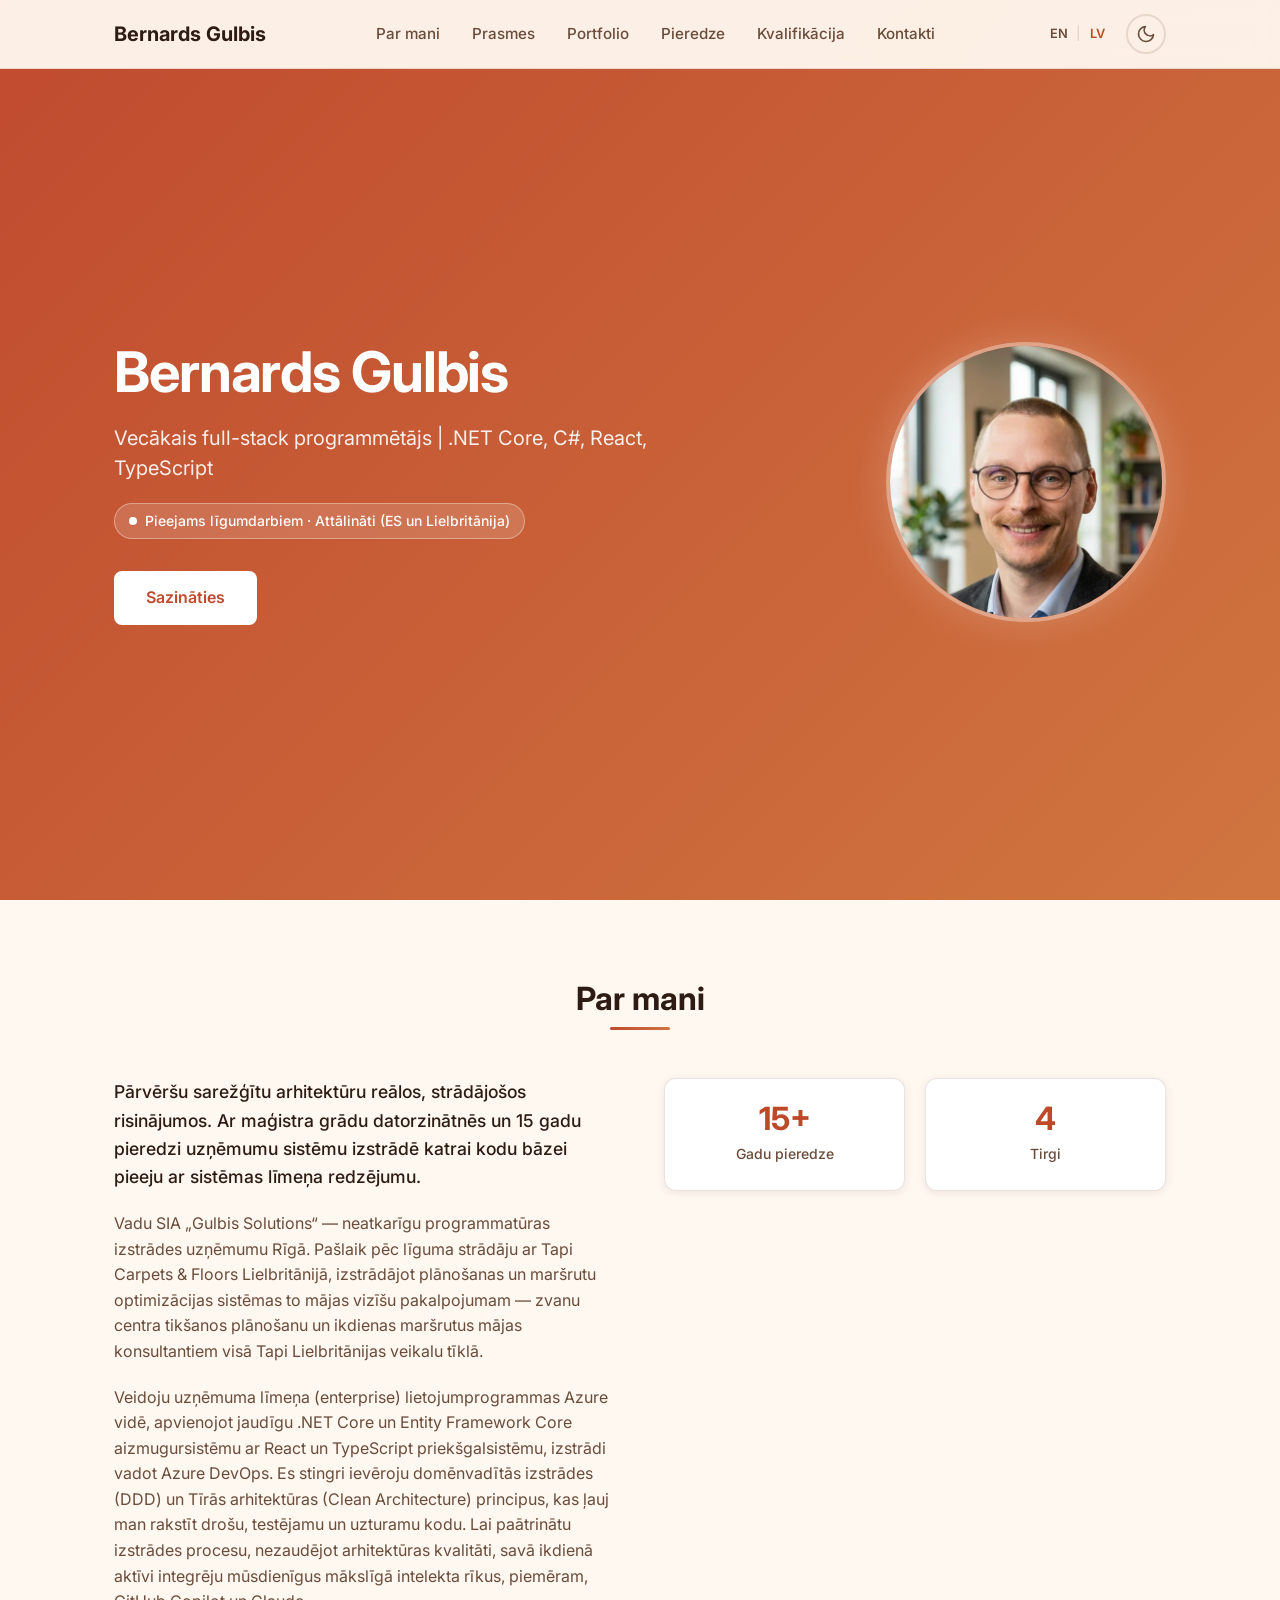
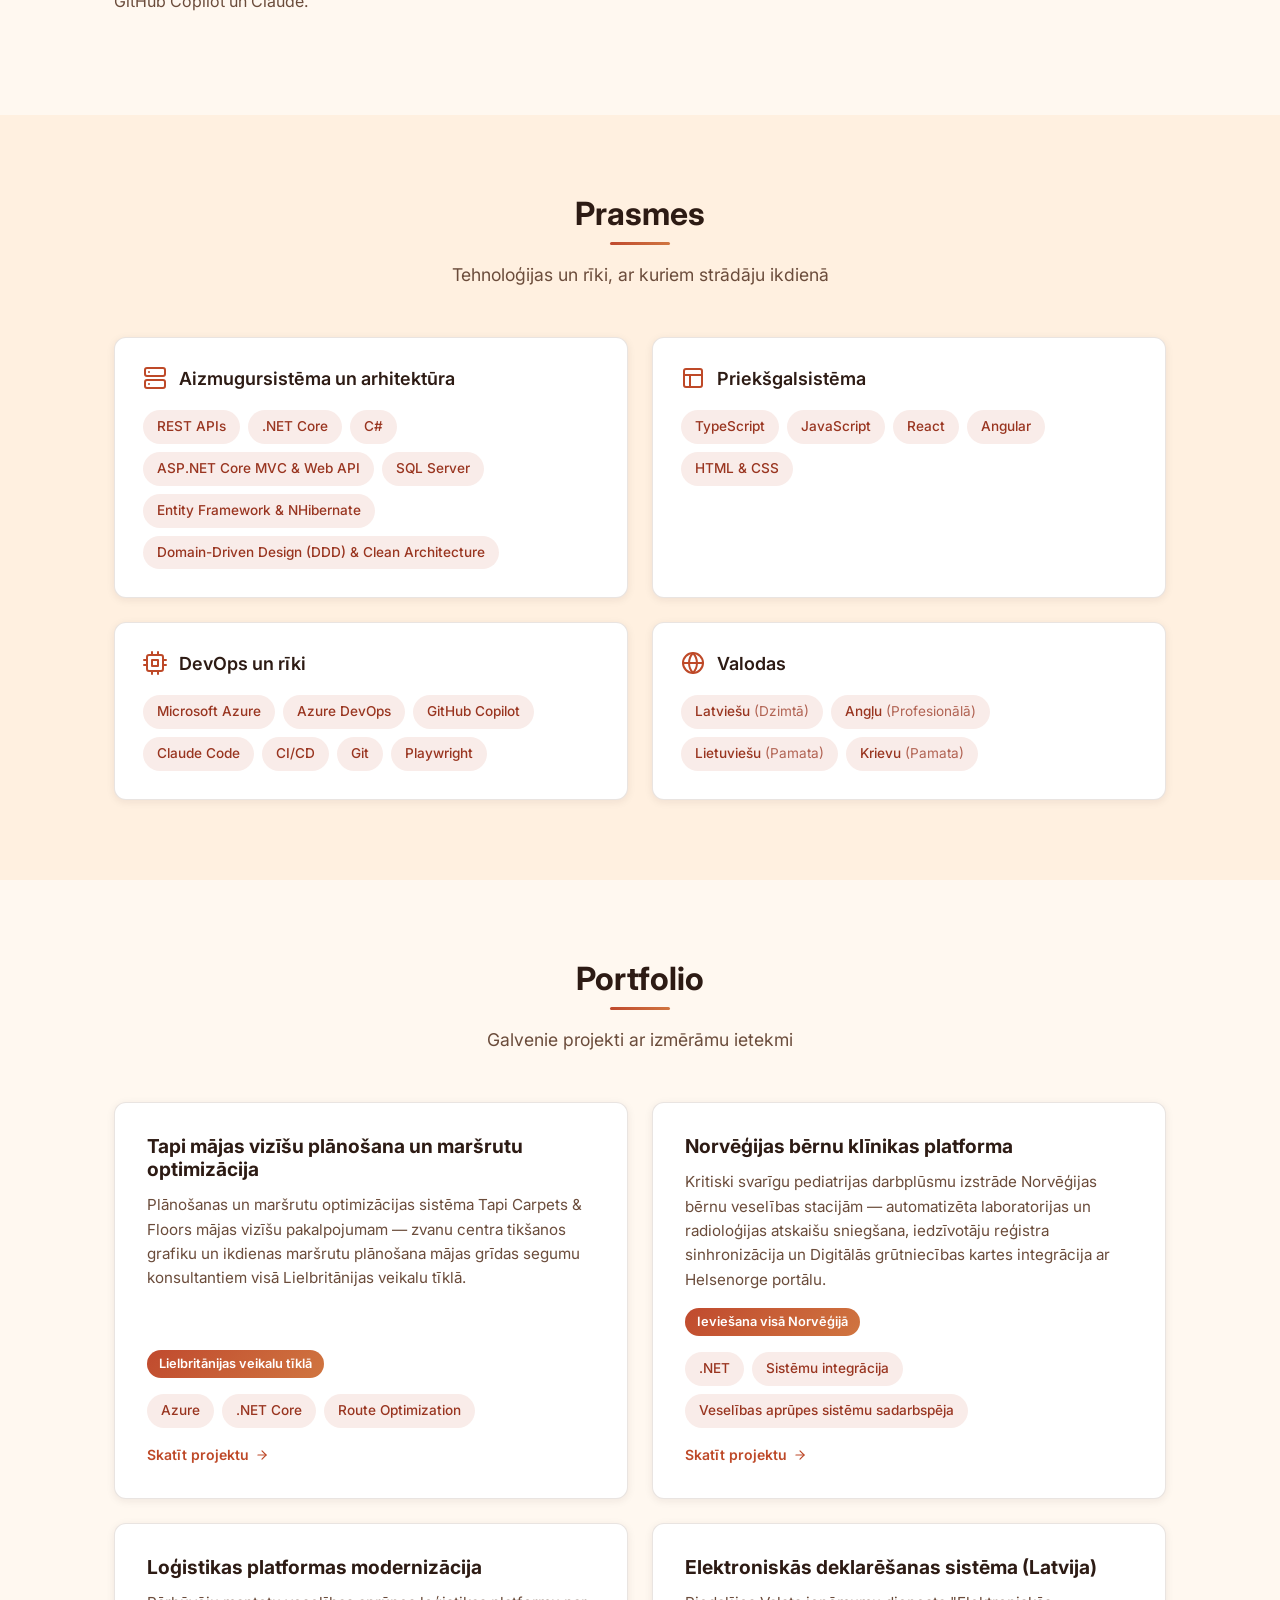
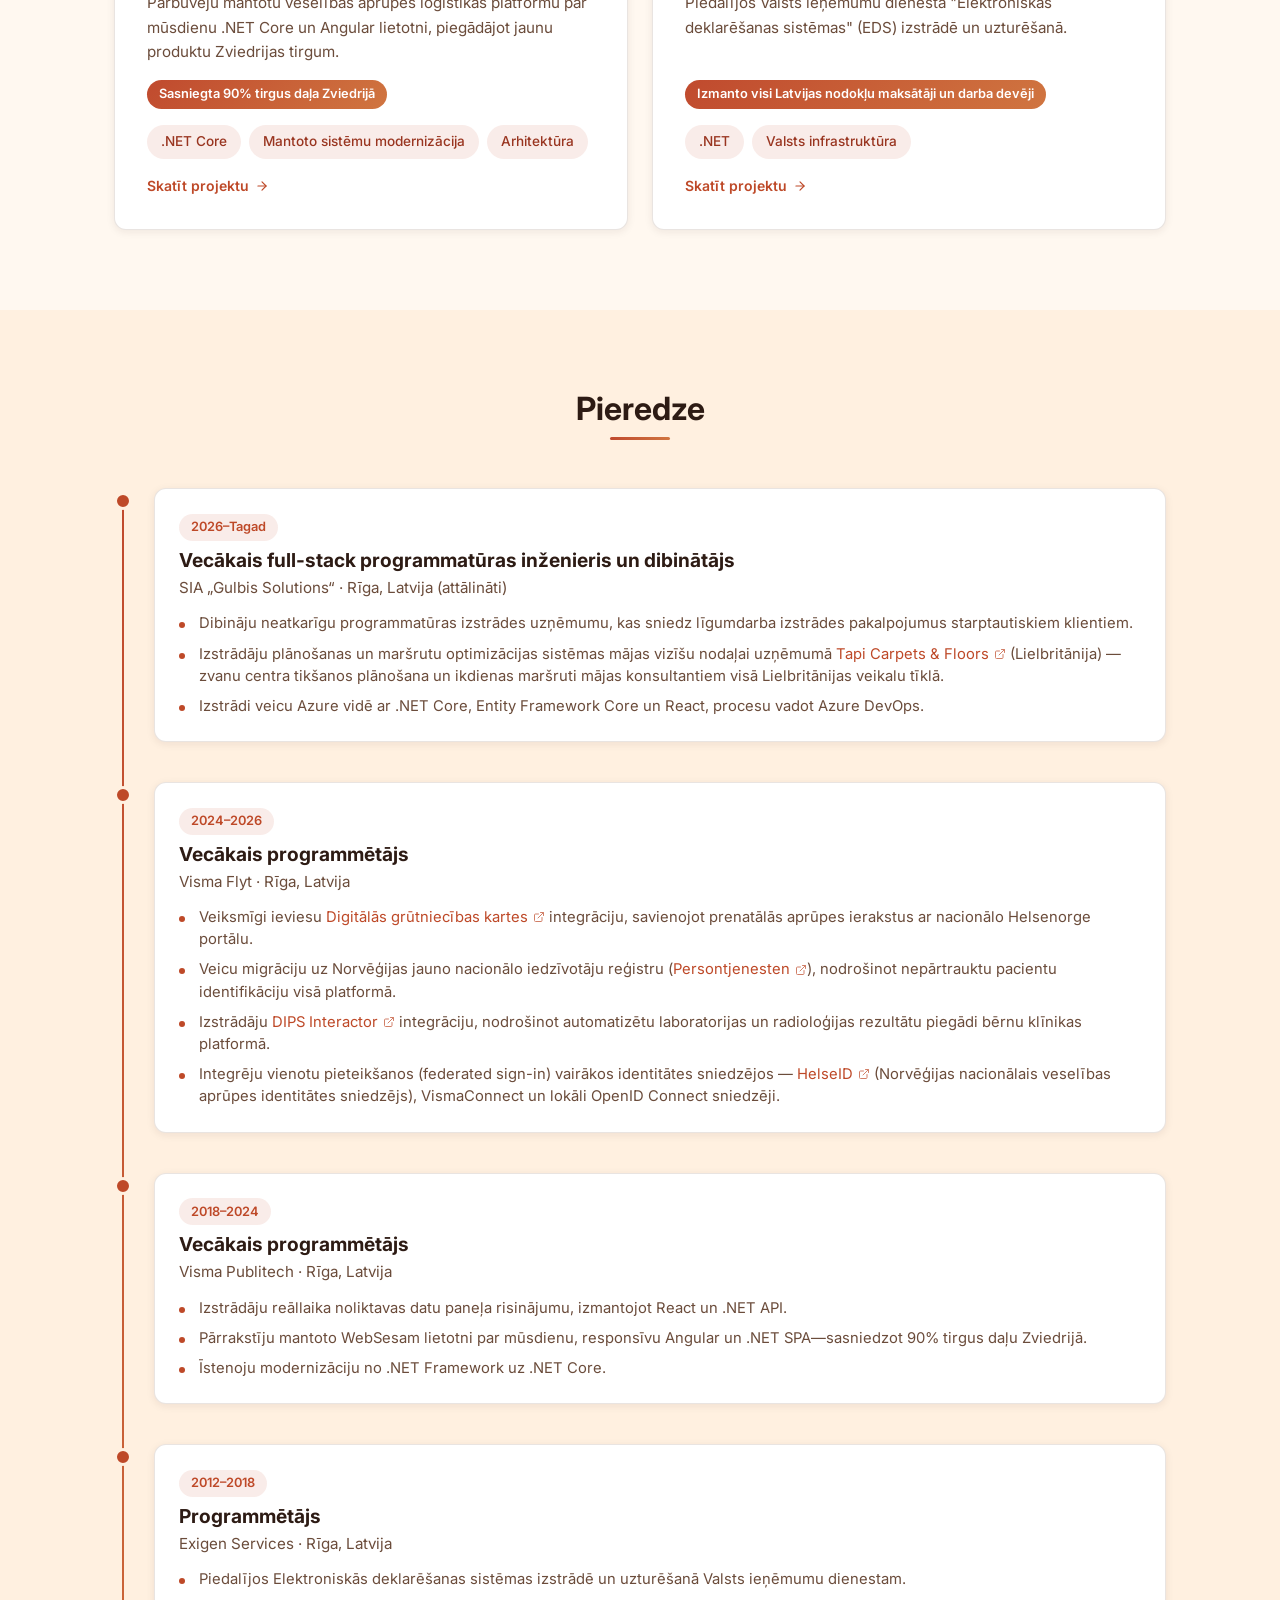
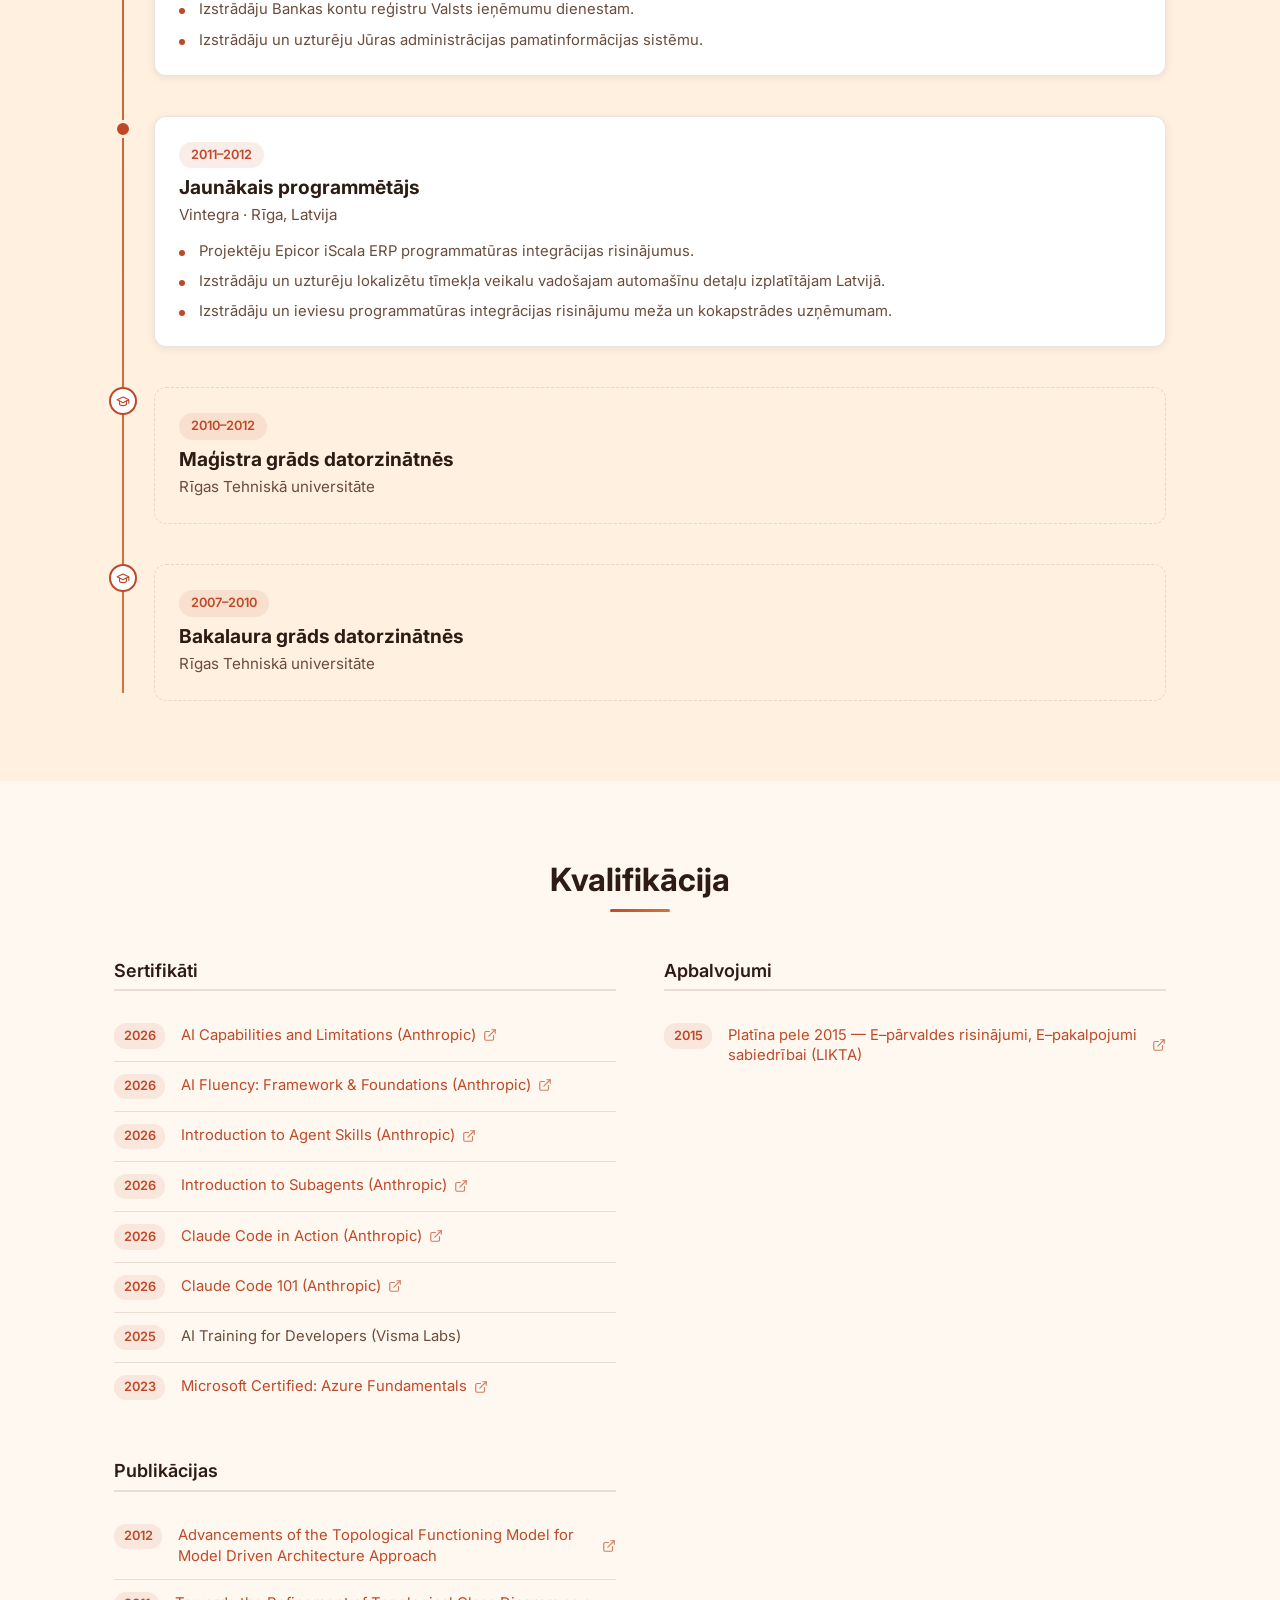
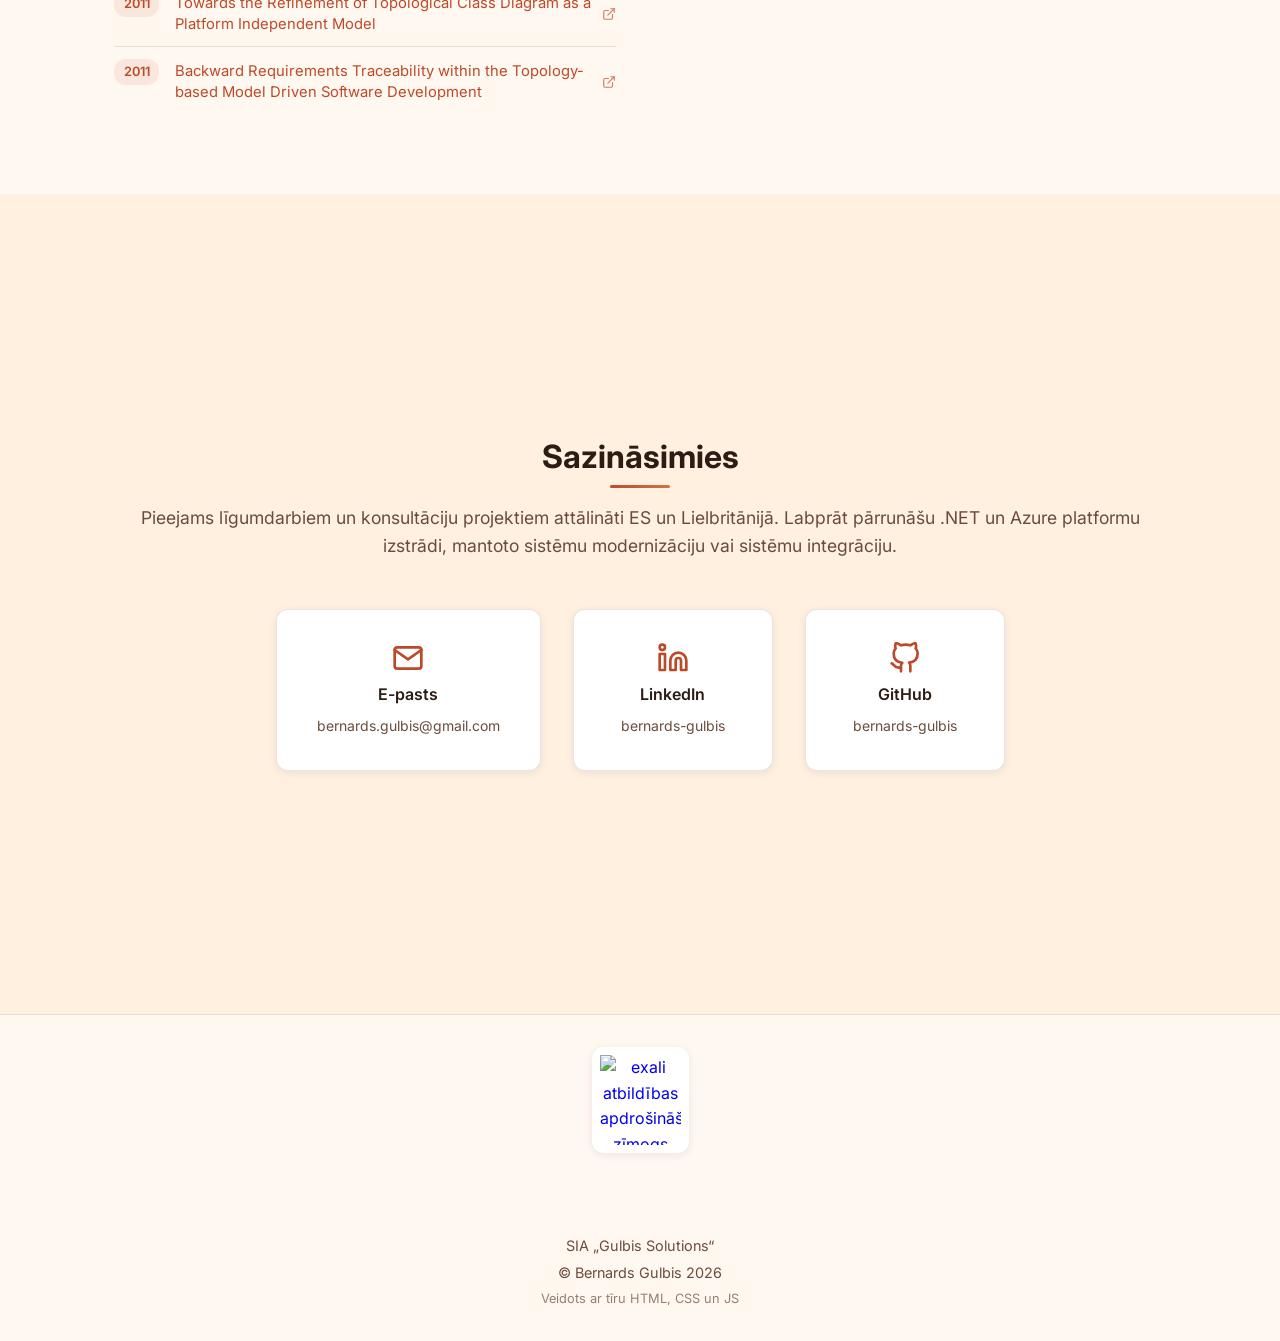
==== lv.html @ edac6b58 "feat: lv proffssion" ====
<!DOCTYPE html>
<html lang="lv" data-theme="light">
<head>
    <meta charset="UTF-8">
    <meta name="viewport" content="width=device-width, initial-scale=1.0">
    <meta name="description" content="Bernards Gulbis - Vecākais full-stack programmētājs un SIA &bdquo;Gulbis Solutions&ldquo; dibinātājs. .NET Core, C#, React, TypeScript un Azure. Pieejams līgumdarbiem attālināti ES un Lielbritānijā.">
    <title>Bernards Gulbis | Vecākais full-stack programmētājs</title>
    <link rel="canonical" href="https://bg.id.lv/lv.html">
    <link rel="alternate" hreflang="en" href="https://bg.id.lv/index.html">
    <link rel="alternate" hreflang="lv" href="https://bg.id.lv/lv.html">
    <meta property="og:type" content="website">
    <meta property="og:url" content="https://bg.id.lv/lv.html">
    <meta property="og:title" content="Bernards Gulbis | Vecākais full-stack programmētājs">
    <meta property="og:description" content="Vecākais full-stack programmētājs un SIA &bdquo;Gulbis Solutions&ldquo; dibinātājs. .NET Core, C#, React, TypeScript un Azure. Pieejams līgumdarbiem attālināti ES un Lielbritānijā.">
    <meta property="og:image" content="https://bg.id.lv/assets/img/profile.png">
    <meta property="og:locale" content="lv_LV">
    <meta property="og:locale:alternate" content="en_US">
    <meta name="twitter:card" content="summary_large_image">
    <meta name="twitter:title" content="Bernards Gulbis | Vecākais full-stack programmētājs">
    <meta name="twitter:description" content="Vecākais full-stack programmētājs un SIA &bdquo;Gulbis Solutions&ldquo; dibinātājs. .NET Core, C#, React, TypeScript un Azure. Pieejams līgumdarbiem attālināti ES un Lielbritānijā.">
    <meta name="twitter:image" content="https://bg.id.lv/assets/img/profile.png">
    <link rel="icon" type="image/svg+xml" href="assets/img/favicon.svg">
    <link rel="preconnect" href="https://fonts.googleapis.com">
    <link rel="preconnect" href="https://fonts.gstatic.com" crossorigin>
    <link href="https://fonts.googleapis.com/css2?family=Inter:wght@400;500;600;700&display=swap" rel="stylesheet">
    <link rel="stylesheet" href="css/style.css">
    <noscript><style>.reveal, .stagger > * { opacity: 1 !important; transform: none !important; }</style></noscript>
    <script>
    (function() {
        const t = localStorage.getItem('bg-portfolio-theme') ||
            (window.matchMedia('(prefers-color-scheme: dark)').matches ? 'dark' : 'light');
        document.documentElement.setAttribute('data-theme', t);
    })();
    </script>
</head>
<body>
    <a href="#main" class="skip-link">Pāriet uz galveno saturu</a>

    <!-- Navigation -->
    <nav class="nav" id="nav">
        <div class="nav__inner container">
            <a href="#hero" class="nav__logo">Bernards Gulbis</a>
            <ul class="nav__links" id="navLinks" role="list">
                <li><a href="#about" class="nav__link">Par mani</a></li>
                <li><a href="#skills" class="nav__link">Prasmes</a></li>
                <li><a href="#portfolio" class="nav__link">Portfolio</a></li>
                <li><a href="#experience" class="nav__link">Pieredze</a></li>
                <li><a href="#credentials" class="nav__link">Kvalifikācija</a></li>
                <li><a href="#contact" class="nav__link">Kontakti</a></li>
            </ul>
            <div class="nav__actions">
                <!-- Language toggle -->
                <div class="lang-toggle">
                    <a href="index.html" class="lang-toggle__link" aria-label="English">EN</a>
                    <span class="lang-toggle__sep" aria-hidden="true">|</span>
                    <span class="lang-toggle__link lang-toggle__link--active" aria-current="page">LV</span>
                </div>
                <!-- Theme toggle button -->
                <button class="theme-toggle" id="themeToggle" aria-label="Pārslēgt uz tumšo režīmu" data-label-light="Pārslēgt uz tumšo režīmu" data-label-dark="Pārslēgt uz gaišo režīmu">
                    <!-- Sun icon (shown in dark mode) -->
                    <svg class="theme-toggle__icon theme-toggle__icon--sun" aria-hidden="true" xmlns="http://www.w3.org/2000/svg" width="20" height="20" viewBox="0 0 24 24" fill="none" stroke="currentColor" stroke-width="2" stroke-linecap="round" stroke-linejoin="round">
                        <circle cx="12" cy="12" r="5"></circle>
                        <line x1="12" y1="1" x2="12" y2="3"></line>
                        <line x1="12" y1="21" x2="12" y2="23"></line>
                        <line x1="4.22" y1="4.22" x2="5.64" y2="5.64"></line>
                        <line x1="18.36" y1="18.36" x2="19.78" y2="19.78"></line>
                        <line x1="1" y1="12" x2="3" y2="12"></line>
                        <line x1="21" y1="12" x2="23" y2="12"></line>
                        <line x1="4.22" y1="19.78" x2="5.64" y2="18.36"></line>
                        <line x1="18.36" y1="5.64" x2="19.78" y2="4.22"></line>
                    </svg>
                    <!-- Moon icon (shown in light mode) -->
                    <svg class="theme-toggle__icon theme-toggle__icon--moon" aria-hidden="true" xmlns="http://www.w3.org/2000/svg" width="20" height="20" viewBox="0 0 24 24" fill="none" stroke="currentColor" stroke-width="2" stroke-linecap="round" stroke-linejoin="round">
                        <path d="M21 12.79A9 9 0 1 1 11.21 3 7 7 0 0 0 21 12.79z"></path>
                    </svg>
                </button>
                <!-- Hamburger button (mobile only) -->
                <button class="hamburger" id="hamburger" aria-label="Atvērt izvēlni" data-label-open="Atvērt izvēlni" data-label-close="Aizvērt izvēlni" aria-expanded="false" aria-controls="navLinks">
                    <svg class="hamburger__icon hamburger__icon--open" aria-hidden="true" xmlns="http://www.w3.org/2000/svg" width="24" height="24" viewBox="0 0 24 24" fill="none" stroke="currentColor" stroke-width="2" stroke-linecap="round" stroke-linejoin="round">
                        <line x1="3" y1="6" x2="21" y2="6"></line>
                        <line x1="3" y1="12" x2="21" y2="12"></line>
                        <line x1="3" y1="18" x2="21" y2="18"></line>
                    </svg>
                    <svg class="hamburger__icon hamburger__icon--close" aria-hidden="true" xmlns="http://www.w3.org/2000/svg" width="24" height="24" viewBox="0 0 24 24" fill="none" stroke="currentColor" stroke-width="2" stroke-linecap="round" stroke-linejoin="round">
                        <line x1="18" y1="6" x2="6" y2="18"></line>
                        <line x1="6" y1="6" x2="18" y2="18"></line>
                    </svg>
                </button>
            </div>
        </div>
    </nav>

    <main id="main">
        <!-- Hero -->
        <section class="hero" id="hero">
            <div class="hero__inner container">
                <div class="hero__content">
                    <h1 class="hero__title">Bernards Gulbis</h1>
                    <p class="hero__tagline">Vecākais full-stack programmētājs | .NET Core, C#, React, TypeScript</p>
                    <p class="hero__availability">Pieejams līgumdarbiem &middot; Attālināti (ES un Lielbritānija)</p>
                    <a href="#contact" class="hero__cta">Sazināties</a>
                </div>
                <div class="hero__image-wrapper">
                    <picture>
                        <source srcset="assets/img/profile.webp" type="image/webp">
                        <img src="assets/img/profile.png" alt="Bernards Gulbis, vecākais full-stack programmētājs" class="hero__image" width="280" height="280">
                    </picture>
                </div>
            </div>
        </section>

        <!-- About Me -->
        <section class="section" id="about">
            <div class="container">
                <div class="section__header reveal">
                    <h2 class="section__title">Par mani</h2>
                </div>
                <div class="about reveal">
                    <div class="about__text">
                        <p>Pārvēršu sarežģītu arhitektūru reālos, strādājošos risinājumos. Ar maģistra grādu datorzinātnēs un 15 gadu pieredzi uzņēmumu sistēmu izstrādē katrai kodu bāzei pieeju ar sistēmas līmeņa redzējumu.</p>
                        <p>Vadu SIA &bdquo;Gulbis Solutions&ldquo; &mdash; neatkarīgu programmatūras izstrādes uzņēmumu Rīgā. Pašlaik pēc līguma strādāju ar Tapi Carpets &amp; Floors Lielbritānijā, izstrādājot plānošanas un maršrutu optimizācijas sistēmas to mājas vizīšu pakalpojumam &mdash; zvanu centra tikšanos plānošanu un ikdienas maršrutus mājas konsultantiem visā Tapi Lielbritānijas veikalu tīklā.</p>
                        <p>Veidoju uzņēmuma līmeņa (enterprise) lietojumprogrammas Azure vidē, apvienojot jaudīgu .NET Core un Entity Framework Core aizmugursistēmu ar React un TypeScript priekšgalsistēmu, izstrādi vadot Azure DevOps. Es stingri ievēroju domēnvadītās izstrādes (DDD) un Tīrās arhitektūras (Clean Architecture) principus, kas ļauj man rakstīt drošu, testējamu un uzturamu kodu. Lai paātrinātu izstrādes procesu, nezaudējot arhitektūras kvalitāti, savā ikdienā aktīvi integrēju mūsdienīgus mākslīgā intelekta rīkus, piemēram, GitHub Copilot un Claude.</p>
                    </div>
                    <div class="about__stats stagger">
                        <div class="stat-card">
                            <span class="stat-card__number">15+</span>
                            <span class="stat-card__label">Gadu pieredze</span>
                        </div>
                        <div class="stat-card">
                            <span class="stat-card__number">4</span>
                            <span class="stat-card__label">Tirgi</span>
                        </div>
                    </div>
                </div>
            </div>
        </section>

        <!-- Skills -->
        <section class="section section--alt" id="skills">
            <div class="container">
                <div class="section__header reveal">
                    <h2 class="section__title">Prasmes</h2>
                    <p class="section__subtitle">Tehnoloģijas un rīki, ar kuriem strādāju ikdienā</p>
                </div>
                <div class="skills stagger">
                    <!-- Back-end -->
                    <div class="skill-category">
                        <div class="skill-category__header">
                            <svg class="skill-category__icon" aria-hidden="true" xmlns="http://www.w3.org/2000/svg" width="24" height="24" viewBox="0 0 24 24" fill="none" stroke="currentColor" stroke-width="2" stroke-linecap="round" stroke-linejoin="round">
                                <rect x="2" y="2" width="20" height="8" rx="2" ry="2"></rect>
                                <rect x="2" y="14" width="20" height="8" rx="2" ry="2"></rect>
                                <line x1="6" y1="6" x2="6.01" y2="6"></line>
                                <line x1="6" y1="18" x2="6.01" y2="18"></line>
                            </svg>
                            <h3 class="skill-category__title">Aizmugursistēma un arhitektūra</h3>
                        </div>
                        <div class="skill-category__tags">
                            <span class="tag">REST APIs</span>
                            <span class="tag">.NET Core</span>
                            <span class="tag">C#</span>
                            <span class="tag">ASP.NET Core MVC &amp; Web API</span>
                            <span class="tag">SQL Server</span>
                            <span class="tag">Entity Framework &amp; NHibernate</span>
                            <span class="tag">Domain-Driven Design (DDD) &amp; Clean Architecture</span>
                        </div>
                    </div>
                    <!-- Front-end -->
                    <div class="skill-category">
                        <div class="skill-category__header">
                            <svg class="skill-category__icon" aria-hidden="true" xmlns="http://www.w3.org/2000/svg" width="24" height="24" viewBox="0 0 24 24" fill="none" stroke="currentColor" stroke-width="2" stroke-linecap="round" stroke-linejoin="round">
                                <rect x="3" y="3" width="18" height="18" rx="2" ry="2"></rect>
                                <line x1="3" y1="9" x2="21" y2="9"></line>
                                <line x1="9" y1="21" x2="9" y2="9"></line>
                            </svg>
                            <h3 class="skill-category__title">Priekšgalsistēma</h3>
                        </div>
                        <div class="skill-category__tags">
                            <span class="tag">TypeScript</span>
                            <span class="tag">JavaScript</span>
                            <span class="tag">React</span>
                            <span class="tag">Angular</span>
                            <span class="tag">HTML &amp; CSS</span>
                        </div>
                    </div>
                    <!-- AI & Tools -->
                    <div class="skill-category">
                        <div class="skill-category__header">
                            <svg class="skill-category__icon" aria-hidden="true" xmlns="http://www.w3.org/2000/svg" width="24" height="24" viewBox="0 0 24 24" fill="none" stroke="currentColor" stroke-width="2" stroke-linecap="round" stroke-linejoin="round">
                                <rect x="4" y="4" width="16" height="16" rx="2" ry="2"></rect>
                                <rect x="9" y="9" width="6" height="6"></rect>
                                <line x1="9" y1="1" x2="9" y2="4"></line>
                                <line x1="15" y1="1" x2="15" y2="4"></line>
                                <line x1="9" y1="20" x2="9" y2="23"></line>
                                <line x1="15" y1="20" x2="15" y2="23"></line>
                                <line x1="20" y1="9" x2="23" y2="9"></line>
                                <line x1="20" y1="14" x2="23" y2="14"></line>
                                <line x1="1" y1="9" x2="4" y2="9"></line>
                                <line x1="1" y1="14" x2="4" y2="14"></line>
                            </svg>
                            <h3 class="skill-category__title">DevOps un rīki</h3>
                        </div>
                        <div class="skill-category__tags">
                            <span class="tag">Microsoft Azure</span>
                            <span class="tag">Azure DevOps</span>
                            <span class="tag">GitHub Copilot</span>
                            <span class="tag">Claude Code</span>
                            <span class="tag">CI/CD</span>
                            <span class="tag">Git</span>
                            <span class="tag">Playwright</span>
                        </div>
                    </div>
                    <!-- Languages -->
                    <div class="skill-category">
                        <div class="skill-category__header">
                            <svg class="skill-category__icon" aria-hidden="true" xmlns="http://www.w3.org/2000/svg" width="24" height="24" viewBox="0 0 24 24" fill="none" stroke="currentColor" stroke-width="2" stroke-linecap="round" stroke-linejoin="round">
                                <circle cx="12" cy="12" r="10"></circle>
                                <line x1="2" y1="12" x2="22" y2="12"></line>
                                <path d="M12 2a15.3 15.3 0 0 1 4 10 15.3 15.3 0 0 1-4 10 15.3 15.3 0 0 1-4-10 15.3 15.3 0 0 1 4-10z"></path>
                            </svg>
                            <h3 class="skill-category__title">Valodas</h3>
                        </div>
                        <div class="skill-category__tags">
                            <span class="tag">Latviešu <small>(Dzimtā)</small></span>
                            <span class="tag">Angļu <small>(Profesionālā)</small></span>
                            <span class="tag">Lietuviešu <small>(Pamata)</small></span>
                            <span class="tag">Krievu <small>(Pamata)</small></span>
                        </div>
                    </div>
                </div>
            </div>
        </section>

        <!-- Portfolio / Projects -->
        <section class="section" id="portfolio">
            <div class="container">
                <div class="section__header reveal">
                    <h2 class="section__title">Portfolio</h2>
                    <p class="section__subtitle">Galvenie projekti ar izmērāmu ietekmi</p>
                </div>
                <div class="projects stagger">
                    <div class="project-card">
                        <h3 class="project-card__title">Tapi mājas vizīšu plānošana un maršrutu optimizācija</h3>
                        <p class="project-card__description">Plānošanas un maršrutu optimizācijas sistēma Tapi Carpets &amp; Floors mājas vizīšu pakalpojumam &mdash; zvanu centra tikšanos grafiku un ikdienas maršrutu plānošana mājas grīdas segumu konsultantiem visā Lielbritānijas veikalu tīklā.</p>
                        <div class="project-card__impact">
                            <span class="project-card__metric">Lielbritānijas veikalu tīklā</span>
                        </div>
                        <div class="project-card__tags">
                            <span class="tag">Azure</span>
                            <span class="tag">.NET Core</span>
                            <span class="tag">Route Optimization</span>
                        </div>
                        <a class="project-card__link" href="https://www.tapi.co.uk/" target="_blank" rel="noopener noreferrer">Skatīt projektu <svg aria-hidden="true" xmlns="http://www.w3.org/2000/svg" width="14" height="14" viewBox="0 0 24 24" fill="none" stroke="currentColor" stroke-width="2" stroke-linecap="round" stroke-linejoin="round"><line x1="5" y1="12" x2="19" y2="12"></line><polyline points="12 5 19 12 12 19"></polyline></svg><span class="sr-only">(atveras jaunā cilnē)</span></a>
                    </div>
                    <div class="project-card">
                        <h3 class="project-card__title">Norvēģijas bērnu klīnikas platforma</h3>
                        <p class="project-card__description">Kritiski svarīgu pediatrijas darbplūsmu izstrāde Norvēģijas bērnu veselības stacijām &mdash; automatizēta laboratorijas un radioloģijas atskaišu sniegšana, iedzīvotāju reģistra sinhronizācija un Digitālās grūtniecības kartes integrācija ar Helsenorge portālu.</p>
                        <div class="project-card__impact">
                            <span class="project-card__metric">Ieviešana visā Norvēģijā</span>
                        </div>
                        <div class="project-card__tags">
                            <span class="tag">.NET</span>
                            <span class="tag">Sistēmu integrācija</span>
                            <span class="tag">Veselības aprūpes sistēmu sadarbspēja</span>
                        </div>
                        <a class="project-card__link" href="https://minflyt.no/journalsystem/helsestasjon" target="_blank" rel="noopener noreferrer">Skatīt projektu <svg aria-hidden="true" xmlns="http://www.w3.org/2000/svg" width="14" height="14" viewBox="0 0 24 24" fill="none" stroke="currentColor" stroke-width="2" stroke-linecap="round" stroke-linejoin="round"><line x1="5" y1="12" x2="19" y2="12"></line><polyline points="12 5 19 12 12 19"></polyline></svg><span class="sr-only">(atveras jaunā cilnē)</span></a>
                    </div>
                    <div class="project-card">
                        <h3 class="project-card__title">Loģistikas platformas modernizācija</h3>
                        <p class="project-card__description">Pārbūvēju mantotu veselības aprūpes loģistikas platformu par mūsdienu .NET Core un Angular lietotni, piegādājot jaunu produktu Zviedrijas tirgum.</p>
                        <div class="project-card__impact">
                            <span class="project-card__metric">Sasniegta 90% tirgus daļa Zviedrijā</span>
                        </div>
                        <div class="project-card__tags">
                            <span class="tag">.NET Core</span>
                            <span class="tag">Mantoto sistēmu modernizācija</span>
                            <span class="tag">Arhitektūra</span>
                        </div>
                        <a class="project-card__link" href="https://publitech.se/logistiksystem" target="_blank" rel="noopener noreferrer">Skatīt projektu <svg aria-hidden="true" xmlns="http://www.w3.org/2000/svg" width="14" height="14" viewBox="0 0 24 24" fill="none" stroke="currentColor" stroke-width="2" stroke-linecap="round" stroke-linejoin="round"><line x1="5" y1="12" x2="19" y2="12"></line><polyline points="12 5 19 12 12 19"></polyline></svg><span class="sr-only">(atveras jaunā cilnē)</span></a>
                    </div>
                    <div class="project-card">
                        <h3 class="project-card__title">Elektroniskās deklarēšanas sistēma (Latvija)</h3>
                        <p class="project-card__description">Piedalījos Valsts ieņēmumu dienesta "Elektroniskās deklarēšanas sistēmas" (EDS) izstrādē un uzturēšanā.</p>
                        <div class="project-card__impact">
                            <span class="project-card__metric">Izmanto visi Latvijas nodokļu maksātāji un darba devēji</span>
                        </div>
                        <div class="project-card__tags">
                            <span class="tag">.NET</span>
                            <span class="tag">Valsts infrastruktūra</span>
                        </div>
                        <a class="project-card__link" href="https://www.vid.gov.lv/en/electronic-declaration-system-eds" target="_blank" rel="noopener noreferrer">Skatīt projektu <svg aria-hidden="true" xmlns="http://www.w3.org/2000/svg" width="14" height="14" viewBox="0 0 24 24" fill="none" stroke="currentColor" stroke-width="2" stroke-linecap="round" stroke-linejoin="round"><line x1="5" y1="12" x2="19" y2="12"></line><polyline points="12 5 19 12 12 19"></polyline></svg><span class="sr-only">(atveras jaunā cilnē)</span></a>
                    </div>
                </div>
            </div>
        </section>

        <!-- Experience -->
        <section class="section section--alt" id="experience">
            <div class="container">
                <div class="section__header reveal">
                    <h2 class="section__title">Pieredze</h2>
                </div>
                <div class="timeline stagger">
                    <!-- Gulbis Solutions -->
                    <div class="timeline__item">
                        <div class="timeline__dot"></div>
                        <div class="timeline__content">
                            <span class="timeline__date">2026&ndash;Tagad</span>
                            <h3 class="timeline__title">Vecākais full-stack programmatūras inženieris un dibinātājs</h3>
                            <span class="timeline__company">SIA &bdquo;Gulbis Solutions&ldquo; &middot; Rīga, Latvija (attālināti)</span>
                            <ul class="timeline__highlights" role="list">
                                <li>Dibināju neatkarīgu programmatūras izstrādes uzņēmumu, kas sniedz līgumdarba izstrādes pakalpojumus starptautiskiem klientiem.</li>
                                <li>Izstrādāju plānošanas un maršrutu optimizācijas sistēmas mājas vizīšu nodaļai uzņēmumā <a href="https://www.tapi.co.uk/" target="_blank" rel="noopener noreferrer">Tapi Carpets &amp; Floors<svg class="external-link-icon" aria-hidden="true" xmlns="http://www.w3.org/2000/svg" width="12" height="12" viewBox="0 0 24 24" fill="none" stroke="currentColor" stroke-width="2" stroke-linecap="round" stroke-linejoin="round"><path d="M18 13v6a2 2 0 0 1-2 2H5a2 2 0 0 1-2-2V8a2 2 0 0 1 2-2h6"></path><polyline points="15 3 21 3 21 9"></polyline><line x1="10" y1="14" x2="21" y2="3"></line></svg><span class="sr-only">(atveras jaunā cilnē)</span></a> (Lielbritānija) &mdash; zvanu centra tikšanos plānošana un ikdienas maršruti mājas konsultantiem visā Lielbritānijas veikalu tīklā.</li>
                                <li>Izstrādi veicu Azure vidē ar .NET Core, Entity Framework Core un React, procesu vadot Azure DevOps.</li>
                            </ul>
                        </div>
                    </div>
                    <!-- Visma Flyt -->
                    <div class="timeline__item">
                        <div class="timeline__dot"></div>
                        <div class="timeline__content">
                            <span class="timeline__date">2024&ndash;2026</span>
                            <h3 class="timeline__title">Vecākais programmētājs</h3>
                            <span class="timeline__company">Visma Flyt &middot; Rīga, Latvija</span>
                            <ul class="timeline__highlights" role="list">
                                <li>Veiksmīgi ieviesu <a href="https://www.helsenorge.no/en/pregnancy-and-maternity-care-in-norway/antenatal-health-card/" target="_blank" rel="noopener noreferrer">Digitālās grūtniecības kartes<svg class="external-link-icon" aria-hidden="true" xmlns="http://www.w3.org/2000/svg" width="12" height="12" viewBox="0 0 24 24" fill="none" stroke="currentColor" stroke-width="2" stroke-linecap="round" stroke-linejoin="round"><path d="M18 13v6a2 2 0 0 1-2 2H5a2 2 0 0 1-2-2V8a2 2 0 0 1 2-2h6"></path><polyline points="15 3 21 3 21 9"></polyline><line x1="10" y1="14" x2="21" y2="3"></line></svg><span class="sr-only">(atveras jaunā cilnē)</span></a> integrāciju, savienojot prenatālās aprūpes ierakstus ar nacionālo Helsenorge portālu.</li>
                                <li>Veicu migrāciju uz Norvēģijas jauno nacionālo iedzīvotāju reģistru (<a href="https://www.nhn.no/tjenester/persontjenesten" target="_blank" rel="noopener noreferrer">Persontjenesten<svg class="external-link-icon" aria-hidden="true" xmlns="http://www.w3.org/2000/svg" width="12" height="12" viewBox="0 0 24 24" fill="none" stroke="currentColor" stroke-width="2" stroke-linecap="round" stroke-linejoin="round"><path d="M18 13v6a2 2 0 0 1-2 2H5a2 2 0 0 1-2-2V8a2 2 0 0 1 2-2h6"></path><polyline points="15 3 21 3 21 9"></polyline><line x1="10" y1="14" x2="21" y2="3"></line></svg><span class="sr-only">(atveras jaunā cilnē)</span></a>), nodrošinot nepārtrauktu pacientu identifikāciju visā platformā.</li>
                                <li>Izstrādāju <a href="https://www.dips.com/sykehus/losninger/samhandling/interactor" target="_blank" rel="noopener noreferrer">DIPS Interactor<svg class="external-link-icon" aria-hidden="true" xmlns="http://www.w3.org/2000/svg" width="12" height="12" viewBox="0 0 24 24" fill="none" stroke="currentColor" stroke-width="2" stroke-linecap="round" stroke-linejoin="round"><path d="M18 13v6a2 2 0 0 1-2 2H5a2 2 0 0 1-2-2V8a2 2 0 0 1 2-2h6"></path><polyline points="15 3 21 3 21 9"></polyline><line x1="10" y1="14" x2="21" y2="3"></line></svg><span class="sr-only">(atveras jaunā cilnē)</span></a> integrāciju, nodrošinot automatizētu laboratorijas un radioloģijas rezultātu piegādi bērnu klīnikas platformā.</li>
                                <li>Integrēju vienotu pieteikšanos (federated sign-in) vairākos identitātes sniedzējos &mdash; <a href="https://www.helseid.no/" target="_blank" rel="noopener noreferrer">HelseID<svg class="external-link-icon" aria-hidden="true" xmlns="http://www.w3.org/2000/svg" width="12" height="12" viewBox="0 0 24 24" fill="none" stroke="currentColor" stroke-width="2" stroke-linecap="round" stroke-linejoin="round"><path d="M18 13v6a2 2 0 0 1-2 2H5a2 2 0 0 1-2-2V8a2 2 0 0 1 2-2h6"></path><polyline points="15 3 21 3 21 9"></polyline><line x1="10" y1="14" x2="21" y2="3"></line></svg><span class="sr-only">(atveras jaunā cilnē)</span></a> (Norvēģijas nacionālais veselības aprūpes identitātes sniedzējs), VismaConnect un lokāli OpenID Connect sniedzēji.</li>
                            </ul>
                        </div>
                    </div>
                    <!-- Visma Publitech -->
                    <div class="timeline__item">
                        <div class="timeline__dot"></div>
                        <div class="timeline__content">
                            <span class="timeline__date">2018&ndash;2024</span>
                            <h3 class="timeline__title">Vecākais programmētājs</h3>
                            <span class="timeline__company">Visma Publitech &middot; Rīga, Latvija</span>
                            <ul class="timeline__highlights" role="list">
                                <li>Izstrādāju reāllaika noliktavas datu paneļa risinājumu, izmantojot React un .NET API.</li>
                                <li>Pārrakstīju mantoto WebSesam lietotni par mūsdienu, responsīvu Angular un .NET SPA&mdash;sasniedzot 90% tirgus daļu Zviedrijā.</li>
                                <li>Īstenoju modernizāciju no .NET Framework uz .NET Core.</li>
                            </ul>
                        </div>
                    </div>
                    <!-- Exigen Services -->
                    <div class="timeline__item">
                        <div class="timeline__dot"></div>
                        <div class="timeline__content">
                            <span class="timeline__date">2012&ndash;2018</span>
                            <h3 class="timeline__title">Programmētājs</h3>
                            <span class="timeline__company">Exigen Services &middot; Rīga, Latvija</span>
                            <ul class="timeline__highlights" role="list">
                                <li>Piedalījos Elektroniskās deklarēšanas sistēmas izstrādē un uzturēšanā Valsts ieņēmumu dienestam.</li>
                                <li>Izstrādāju Bankas kontu reģistru Valsts ieņēmumu dienestam.</li>
                                <li>Izstrādāju un uzturēju Jūras administrācijas pamatinformācijas sistēmu.</li>
                            </ul>
                        </div>
                    </div>
                    <!-- Vintegra -->
                    <div class="timeline__item">
                        <div class="timeline__dot"></div>
                        <div class="timeline__content">
                            <span class="timeline__date">2011&ndash;2012</span>
                            <h3 class="timeline__title">Jaunākais programmētājs</h3>
                            <span class="timeline__company">Vintegra &middot; Rīga, Latvija</span>
                            <ul class="timeline__highlights" role="list">
                                <li>Projektēju Epicor iScala ERP programmatūras integrācijas risinājumus.</li>
                                <li>Izstrādāju un uzturēju lokalizētu tīmekļa veikalu vadošajam automašīnu detaļu izplatītājam Latvijā.</li>
                                <li>Izstrādāju un ieviesu programmatūras integrācijas risinājumu meža un kokapstrādes uzņēmumam.</li>
                            </ul>
                        </div>
                    </div>
                    <!-- Education: MSc -->
                    <div class="timeline__item timeline__item--education">
                        <div class="timeline__dot timeline__dot--education">
                            <svg aria-hidden="true" xmlns="http://www.w3.org/2000/svg" width="14" height="14" viewBox="0 0 24 24" fill="none" stroke="currentColor" stroke-width="2" stroke-linecap="round" stroke-linejoin="round">
                                <path d="M22 10v6M2 10l10-5 10 5-10 5z"></path>
                                <path d="M6 12v5c0 2 6 3 6 3s6-1 6-3v-5"></path>
                            </svg>
                        </div>
                        <div class="timeline__content">
                            <span class="timeline__date">2010&ndash;2012</span>
                            <h3 class="timeline__title">Maģistra grāds datorzinātnēs</h3>
                            <span class="timeline__company">Rīgas Tehniskā universitāte</span>
                        </div>
                    </div>
                    <!-- Education: BSc -->
                    <div class="timeline__item timeline__item--education">
                        <div class="timeline__dot timeline__dot--education">
                            <svg aria-hidden="true" xmlns="http://www.w3.org/2000/svg" width="14" height="14" viewBox="0 0 24 24" fill="none" stroke="currentColor" stroke-width="2" stroke-linecap="round" stroke-linejoin="round">
                                <path d="M22 10v6M2 10l10-5 10 5-10 5z"></path>
                                <path d="M6 12v5c0 2 6 3 6 3s6-1 6-3v-5"></path>
                            </svg>
                        </div>
                        <div class="timeline__content">
                            <span class="timeline__date">2007&ndash;2010</span>
                            <h3 class="timeline__title">Bakalaura grāds datorzinātnēs</h3>
                            <span class="timeline__company">Rīgas Tehniskā universitāte</span>
                        </div>
                    </div>
                </div>
            </div>
        </section>

        <!-- Certifications & Awards -->
        <section class="section" id="credentials">
            <div class="container">
                <div class="section__header reveal">
                    <h2 class="section__title">Kvalifikācija</h2>
                </div>
                <div class="credentials reveal">
                    <div class="credentials__group">
                        <h3 class="credentials__heading">Sertifikāti</h3>
                        <ul class="credentials__list" role="list">
                            <li>
                                <span class="credentials__year">2026</span>
                                <a class="credentials__name" href="https://verify.skilljar.com/c/ssa684zrdvke" target="_blank" rel="noopener noreferrer">AI Capabilities and Limitations (Anthropic)<svg class="credentials__link-icon" aria-hidden="true" xmlns="http://www.w3.org/2000/svg" width="14" height="14" viewBox="0 0 24 24" fill="none" stroke="currentColor" stroke-width="2" stroke-linecap="round" stroke-linejoin="round"><path d="M18 13v6a2 2 0 0 1-2 2H5a2 2 0 0 1-2-2V8a2 2 0 0 1 2-2h6"></path><polyline points="15 3 21 3 21 9"></polyline><line x1="10" y1="14" x2="21" y2="3"></line></svg></a>
                            </li>
                            <li>
                                <span class="credentials__year">2026</span>
                                <a class="credentials__name" href="https://verify.skilljar.com/c/wrxrpf8wua36" target="_blank" rel="noopener noreferrer">AI Fluency: Framework &amp; Foundations (Anthropic)<svg class="credentials__link-icon" aria-hidden="true" xmlns="http://www.w3.org/2000/svg" width="14" height="14" viewBox="0 0 24 24" fill="none" stroke="currentColor" stroke-width="2" stroke-linecap="round" stroke-linejoin="round"><path d="M18 13v6a2 2 0 0 1-2 2H5a2 2 0 0 1-2-2V8a2 2 0 0 1 2-2h6"></path><polyline points="15 3 21 3 21 9"></polyline><line x1="10" y1="14" x2="21" y2="3"></line></svg></a>
                            </li>
                            <li>
                                <span class="credentials__year">2026</span>
                                <a class="credentials__name" href="https://verify.skilljar.com/c/qh86m37kmm6q" target="_blank" rel="noopener noreferrer">Introduction to Agent Skills (Anthropic)<svg class="credentials__link-icon" aria-hidden="true" xmlns="http://www.w3.org/2000/svg" width="14" height="14" viewBox="0 0 24 24" fill="none" stroke="currentColor" stroke-width="2" stroke-linecap="round" stroke-linejoin="round"><path d="M18 13v6a2 2 0 0 1-2 2H5a2 2 0 0 1-2-2V8a2 2 0 0 1 2-2h6"></path><polyline points="15 3 21 3 21 9"></polyline><line x1="10" y1="14" x2="21" y2="3"></line></svg></a>
                            </li>
                            <li>
                                <span class="credentials__year">2026</span>
                                <a class="credentials__name" href="https://verify.skilljar.com/c/srx2nott9ah3" target="_blank" rel="noopener noreferrer">Introduction to Subagents (Anthropic)<svg class="credentials__link-icon" aria-hidden="true" xmlns="http://www.w3.org/2000/svg" width="14" height="14" viewBox="0 0 24 24" fill="none" stroke="currentColor" stroke-width="2" stroke-linecap="round" stroke-linejoin="round"><path d="M18 13v6a2 2 0 0 1-2 2H5a2 2 0 0 1-2-2V8a2 2 0 0 1 2-2h6"></path><polyline points="15 3 21 3 21 9"></polyline><line x1="10" y1="14" x2="21" y2="3"></line></svg></a>
                            </li>
                            <li>
                                <span class="credentials__year">2026</span>
                                <a class="credentials__name" href="https://verify.skilljar.com/c/ytcch4j3did5" target="_blank" rel="noopener noreferrer">Claude Code in Action (Anthropic)<svg class="credentials__link-icon" aria-hidden="true" xmlns="http://www.w3.org/2000/svg" width="14" height="14" viewBox="0 0 24 24" fill="none" stroke="currentColor" stroke-width="2" stroke-linecap="round" stroke-linejoin="round"><path d="M18 13v6a2 2 0 0 1-2 2H5a2 2 0 0 1-2-2V8a2 2 0 0 1 2-2h6"></path><polyline points="15 3 21 3 21 9"></polyline><line x1="10" y1="14" x2="21" y2="3"></line></svg></a>
                            </li>
                            <li>
                                <span class="credentials__year">2026</span>
                                <a class="credentials__name" href="https://verify.skilljar.com/c/4d2aqej3r458" target="_blank" rel="noopener noreferrer">Claude Code 101 (Anthropic)<svg class="credentials__link-icon" aria-hidden="true" xmlns="http://www.w3.org/2000/svg" width="14" height="14" viewBox="0 0 24 24" fill="none" stroke="currentColor" stroke-width="2" stroke-linecap="round" stroke-linejoin="round"><path d="M18 13v6a2 2 0 0 1-2 2H5a2 2 0 0 1-2-2V8a2 2 0 0 1 2-2h6"></path><polyline points="15 3 21 3 21 9"></polyline><line x1="10" y1="14" x2="21" y2="3"></line></svg></a>
                            </li>
                            <li>
                                <span class="credentials__year">2025</span>
                                <span class="credentials__name">AI Training for Developers (Visma Labs)</span>
                            </li>
                            <li>
                                <span class="credentials__year">2023</span>
                                <a class="credentials__name" href="https://www.credly.com/badges/a0c8dd83-7158-483b-9798-73479edd72c0" target="_blank" rel="noopener noreferrer">Microsoft Certified: Azure Fundamentals<svg class="credentials__link-icon" aria-hidden="true" xmlns="http://www.w3.org/2000/svg" width="14" height="14" viewBox="0 0 24 24" fill="none" stroke="currentColor" stroke-width="2" stroke-linecap="round" stroke-linejoin="round"><path d="M18 13v6a2 2 0 0 1-2 2H5a2 2 0 0 1-2-2V8a2 2 0 0 1 2-2h6"></path><polyline points="15 3 21 3 21 9"></polyline><line x1="10" y1="14" x2="21" y2="3"></line></svg></a>
                            </li>
                        </ul>
                    </div>
                    <div class="credentials__group">
                        <h3 class="credentials__heading">Apbalvojumi</h3>
                        <ul class="credentials__list" role="list">
                            <li>
                                <span class="credentials__year">2015</span>
                                <a class="credentials__name" href="https://likta.lv/platina-pele/" target="_blank" rel="noopener noreferrer">Platīna pele 2015 &mdash; E–pārvaldes risinājumi, E–pakalpojumi sabiedrībai (LIKTA)<svg class="credentials__link-icon" aria-hidden="true" xmlns="http://www.w3.org/2000/svg" width="14" height="14" viewBox="0 0 24 24" fill="none" stroke="currentColor" stroke-width="2" stroke-linecap="round" stroke-linejoin="round"><path d="M18 13v6a2 2 0 0 1-2 2H5a2 2 0 0 1-2-2V8a2 2 0 0 1 2-2h6"></path><polyline points="15 3 21 3 21 9"></polyline><line x1="10" y1="14" x2="21" y2="3"></line></svg></a>
                            </li>
                        </ul>
                    </div>
                    <div class="credentials__group">
                        <h3 class="credentials__heading">Publikācijas</h3>
                        <ul class="credentials__list" role="list">
                            <li>
                                <span class="credentials__year">2012</span>
                                <a class="credentials__name" href="https://www.scitepress.org/PublicationsDetail.aspx?ID=uH6opMlsEcE=&amp;t=1" target="_blank" rel="noopener noreferrer">Advancements of the Topological Functioning Model for Model Driven Architecture Approach<svg class="credentials__link-icon" aria-hidden="true" xmlns="http://www.w3.org/2000/svg" width="14" height="14" viewBox="0 0 24 24" fill="none" stroke="currentColor" stroke-width="2" stroke-linecap="round" stroke-linejoin="round"><path d="M18 13v6a2 2 0 0 1-2 2H5a2 2 0 0 1-2-2V8a2 2 0 0 1 2-2h6"></path><polyline points="15 3 21 3 21 9"></polyline><line x1="10" y1="14" x2="21" y2="3"></line></svg></a>
                            </li>
                            <li>
                                <span class="credentials__year">2011</span>
                                <a class="credentials__name" href="https://www.scitepress.org/PublicationsDetail.aspx?ID=5UR68TwdpHE=&amp;t=1" target="_blank" rel="noopener noreferrer">Towards the Refinement of Topological Class Diagram as a Platform Independent Model<svg class="credentials__link-icon" aria-hidden="true" xmlns="http://www.w3.org/2000/svg" width="14" height="14" viewBox="0 0 24 24" fill="none" stroke="currentColor" stroke-width="2" stroke-linecap="round" stroke-linejoin="round"><path d="M18 13v6a2 2 0 0 1-2 2H5a2 2 0 0 1-2-2V8a2 2 0 0 1 2-2h6"></path><polyline points="15 3 21 3 21 9"></polyline><line x1="10" y1="14" x2="21" y2="3"></line></svg></a>
                            </li>
                            <li>
                                <span class="credentials__year">2011</span>
                                <a class="credentials__name" href="https://www.scitepress.org/PublicationsDetail.aspx?ID=cq5BhFT2qug=&amp;t=1" target="_blank" rel="noopener noreferrer">Backward Requirements Traceability within the Topology-based Model Driven Software Development<svg class="credentials__link-icon" aria-hidden="true" xmlns="http://www.w3.org/2000/svg" width="14" height="14" viewBox="0 0 24 24" fill="none" stroke="currentColor" stroke-width="2" stroke-linecap="round" stroke-linejoin="round"><path d="M18 13v6a2 2 0 0 1-2 2H5a2 2 0 0 1-2-2V8a2 2 0 0 1 2-2h6"></path><polyline points="15 3 21 3 21 9"></polyline><line x1="10" y1="14" x2="21" y2="3"></line></svg></a>
                            </li>
                        </ul>
                    </div>
                </div>
            </div>
        </section>

        <!-- Contact -->
        <section class="section section--alt" id="contact">
            <div class="container">
                <div class="section__header reveal">
                    <h2 class="section__title">Sazināsimies</h2>
                    <p class="section__subtitle">Pieejams līgumdarbiem un konsultāciju projektiem attālināti ES un Lielbritānijā. Labprāt pārrunāšu .NET un Azure platformu izstrādi, mantoto sistēmu modernizāciju vai sistēmu integrāciju.</p>
                </div>
                <div class="contact stagger">
                    <a href="mailto:bernards.gulbis@gmail.com" class="contact__link">
                        <svg class="contact__icon" aria-hidden="true" xmlns="http://www.w3.org/2000/svg" width="24" height="24" viewBox="0 0 24 24" fill="none" stroke="currentColor" stroke-width="2" stroke-linecap="round" stroke-linejoin="round">
                            <path d="M4 4h16c1.1 0 2 .9 2 2v12c0 1.1-.9 2-2 2H4c-1.1 0-2-.9-2-2V6c0-1.1.9-2 2-2z"></path>
                            <polyline points="22,6 12,13 2,6"></polyline>
                        </svg>
                        <span class="contact__label">E-pasts</span>
                        <span class="contact__value">bernards.gulbis@gmail.com</span>
                    </a>
                    <a href="https://www.linkedin.com/in/bernards-gulbis" target="_blank" rel="noopener noreferrer" class="contact__link">
                        <svg class="contact__icon" aria-hidden="true" xmlns="http://www.w3.org/2000/svg" width="24" height="24" viewBox="0 0 24 24" fill="none" stroke="currentColor" stroke-width="2" stroke-linecap="round" stroke-linejoin="round">
                            <path d="M16 8a6 6 0 0 1 6 6v7h-4v-7a2 2 0 0 0-2-2 2 2 0 0 0-2 2v7h-4v-7a6 6 0 0 1 6-6z"></path>
                            <rect x="2" y="9" width="4" height="12"></rect>
                            <circle cx="4" cy="4" r="2"></circle>
                        </svg>
                        <span class="contact__label">LinkedIn</span>
                        <span class="contact__value">bernards-gulbis</span>
                        <span class="sr-only">(atveras jaunā cilnē)</span>
                    </a>
                    <a href="https://github.com/bernards-gulbis" target="_blank" rel="noopener noreferrer" class="contact__link">
                        <svg class="contact__icon" aria-hidden="true" xmlns="http://www.w3.org/2000/svg" width="24" height="24" viewBox="0 0 24 24" fill="none" stroke="currentColor" stroke-width="2" stroke-linecap="round" stroke-linejoin="round">
                            <path d="M9 19c-5 1.5-5-2.5-7-3m14 6v-3.87a3.37 3.37 0 0 0-.94-2.61c3.14-.35 6.44-1.54 6.44-7A5.44 5.44 0 0 0 20 4.77 5.07 5.07 0 0 0 19.91 1S18.73.65 16 2.48a13.38 13.38 0 0 0-7 0C6.27.65 5.09 1 5.09 1A5.07 5.07 0 0 0 5 4.77a5.44 5.44 0 0 0-1.5 3.78c0 5.42 3.3 6.61 6.44 7A3.37 3.37 0 0 0 9 18.13V22"></path>
                        </svg>
                        <span class="contact__label">GitHub</span>
                        <span class="contact__value">bernards-gulbis</span>
                        <span class="sr-only">(atveras jaunā cilnē)</span>
                    </a>
                </div>
            </div>
        </section>
    </main>

    <!-- Footer -->
    <footer class="footer">
        <div class="container">
            <a class="footer__seal" href="https://www.exali.com/en-lv/seal/GulbisSolutions"
               target="_blank" rel="nofollow noopener noreferrer"
               title="Profesionālās civiltiesiskās atbildības apdrošināšanas apliecinājums">
                <img src="https://www.exali.com/siegel/siegel_com-2_f6eb44accbf84f1c5acf4309551ce900.png"
                     width="81" height="90" loading="lazy"
                     alt="exali atbildības apdrošināšanas zīmogs SIA &bdquo;Gulbis Solutions&ldquo;">
                <span class="sr-only">(atveras jaunā cilnē)</span>
            </a>
            <p class="footer__company">SIA &bdquo;Gulbis Solutions&ldquo;</p>
            <p class="footer__text">&copy; Bernards Gulbis 2026</p>
            <p class="footer__note">Veidots ar tīru HTML, CSS un JS</p>
        </div>
    </footer>
    <script src="js/script.js"></script>
</body>
</html>
---- css/style.css ----
/* ==========================================================================
   Bernards Gulbis - Portfolio Website
   Sunset theme | Dark/Light mode | Responsive
   ========================================================================== */

/* --- Reset --- */
*,
*::before,
*::after {
    margin: 0;
    padding: 0;
    box-sizing: border-box;
}

html {
    scroll-behavior: smooth;
    scroll-padding-top: var(--nav-offset);
}

/* --- Light Mode (default) --- */
:root {
    /* Height of the fixed nav; JS reads this via scroll-padding-top for the
       active-nav probe, and #contact subtracts it from the viewport height. */
    --nav-offset: 5rem;

    --bg-primary: #FFF8F0;
    --bg-secondary: #FFF0E0;
    --text-primary: #2D1B14;
    --text-secondary: #6B4C3B;
    --accent: #BE4928;
    --gradient-start: #C04A2E;
    --gradient-end: #D07540;
    --nav-bg: rgba(255, 248, 240, 0.95);
    --card-bg: #FFFFFF;
    --card-shadow: rgba(45, 27, 20, 0.08);
    --tag-bg: rgba(190, 73, 40, 0.1);
    --tag-text: #993520;
    --border-color: rgba(107, 76, 59, 0.15);
}

/* --- Dark Mode --- */
[data-theme="dark"] {
    --bg-primary: #1A1216;
    --bg-secondary: #2A1E24;
    --text-primary: #F5E6D8;
    --text-secondary: #C4A88E;
    --accent: #F07B5C;
    --accent-hover: #FF9070;
    --gradient-start: #C84E30;
    --gradient-end: #F4845F;
    --nav-bg: rgba(26, 18, 22, 0.95);
    --card-bg: #231A1F;
    --card-shadow: rgba(0, 0, 0, 0.3);
    --tag-bg: rgba(240, 123, 92, 0.15);
    --tag-text: #FF9070;
    --border-color: rgba(196, 168, 142, 0.15);
}

/* --- Color transition for dark/light switch (scoped to toggle only) --- */
html.transitioning,
html.transitioning * {
    transition: background-color 0.3s ease, color 0.3s ease, border-color 0.3s ease, box-shadow 0.3s ease !important;
}

/* --- Base Typography --- */
body {
    font-family: 'Inter', -apple-system, BlinkMacSystemFont, 'Segoe UI', sans-serif;
    font-size: 1rem;
    line-height: 1.6;
    color: var(--text-primary);
    background-color: var(--bg-primary);
    -webkit-font-smoothing: antialiased;
    -moz-osx-font-smoothing: grayscale;
}

h1, h2, h3 {
    line-height: 1.2;
    font-weight: 700;
}

p {
    margin-bottom: 1rem;
}

a {
    text-decoration: none;
}

img {
    max-width: 100%;
    height: auto;
    display: block;
}

ul {
    list-style: none;
}

/* --- Utility --- */
.container {
    width: 100%;
    max-width: 1100px;
    margin: 0 auto;
    padding: 0 1.5rem;
}

/* --- Section shared styles --- */
.section {
    padding: 5rem 0;
}

.section--alt {
    background-color: var(--bg-secondary);
}

.section__header {
    text-align: center;
    margin-bottom: 3rem;
}

.section__title {
    font-size: 2rem;
    color: var(--text-primary);
    display: inline-block;
    position: relative;
    padding-bottom: 0.75rem;
}

.section__title::after {
    content: '';
    position: absolute;
    bottom: 0;
    left: 50%;
    transform: translateX(-50%);
    width: 60px;
    height: 3px;
    background: linear-gradient(90deg, var(--gradient-start), var(--gradient-end));
    border-radius: 2px;
}

.section__subtitle {
    color: var(--text-secondary);
    margin-top: 1rem;
    font-size: 1.1rem;
}

/* ==========================================================================
   Navigation
   ========================================================================== */

.nav {
    position: fixed;
    top: 0;
    left: 0;
    right: 0;
    z-index: 1000;
    background: var(--nav-bg);
    backdrop-filter: blur(10px);
    -webkit-backdrop-filter: blur(10px);
    border-bottom: 1px solid var(--border-color);
    padding: 0.875rem 0;
}

.nav__inner {
    display: flex;
    align-items: center;
    justify-content: space-between;
}

.nav__logo {
    font-size: 1.25rem;
    font-weight: 700;
    color: var(--text-primary);
    white-space: nowrap;
    transition: color 0.3s ease;
}

.nav__logo:hover {
    color: var(--accent);
}

.nav__links {
    display: flex;
    gap: 2rem;
}

.nav__link {
    color: var(--text-secondary);
    font-size: 0.95rem;
    font-weight: 500;
    position: relative;
    padding-bottom: 0.25rem;
    transition: color 0.3s ease;
    white-space: nowrap;
}

.nav__link::after {
    content: '';
    position: absolute;
    bottom: 0;
    left: 0;
    width: 0;
    height: 2px;
    background: var(--accent);
    transition: width 0.3s ease;
}

.nav__link:hover,
.nav__link.active {
    color: var(--accent);
}

.nav__link:hover::after,
.nav__link.active::after {
    width: 100%;
}

.nav__actions {
    display: flex;
    align-items: center;
    gap: 0.5rem;
}

/* --- Theme toggle --- */
.theme-toggle {
    background: none;
    border: 2px solid var(--border-color);
    border-radius: 50%;
    width: 40px;
    height: 40px;
    display: flex;
    align-items: center;
    justify-content: center;
    cursor: pointer;
    color: var(--text-secondary);
    transition: color 0.3s ease, border-color 0.3s ease, background-color 0.3s ease;
}

.theme-toggle:hover {
    color: var(--accent);
    border-color: var(--accent);
    background-color: var(--tag-bg);
}

/* --- Language Toggle --- */
.lang-toggle {
    display: flex;
    align-items: center;
    gap: 0.25rem;
    font-size: 0.8rem;
    font-weight: 600;
    margin-right: 0.5rem;
}

.lang-toggle__link {
    color: var(--text-secondary);
    text-decoration: none;
    padding: 0.15rem 0.3rem;
    border-radius: 4px;
    transition: color 0.2s ease;
}

.lang-toggle__link:hover {
    color: var(--accent);
}

.lang-toggle__link--active {
    color: var(--accent);
    cursor: default;
}

.lang-toggle__sep {
    color: var(--border-color);
    user-select: none;
}

/* Light mode: show moon, hide sun */
.theme-toggle__icon--sun {
    display: none;
}

.theme-toggle__icon--moon {
    display: block;
}

/* Dark mode: show sun, hide moon */
[data-theme="dark"] .theme-toggle__icon--sun {
    display: block;
}

[data-theme="dark"] .theme-toggle__icon--moon {
    display: none;
}

/* --- Hamburger (hidden on desktop) --- */
.hamburger {
    display: none;
    background: none;
    border: none;
    cursor: pointer;
    color: var(--text-primary);
    padding: 0.25rem;
}

.hamburger__icon--close {
    display: none;
}

.hamburger[aria-expanded="true"] .hamburger__icon--open {
    display: none;
}

.hamburger[aria-expanded="true"] .hamburger__icon--close {
    display: block;
}

/* ==========================================================================
   Hero
   ========================================================================== */

.hero {
    min-height: 100vh;
    display: flex;
    align-items: center;
    background: linear-gradient(135deg, var(--gradient-start), var(--gradient-end));
    padding-top: 4rem; /* offset for fixed nav */
    position: relative;
}

.hero__inner {
    display: flex;
    align-items: center;
    justify-content: space-between;
    gap: 3rem;
}

.hero__content {
    flex: 1;
    max-width: 600px;
}

.hero__title {
    font-size: 3.5rem;
    color: #FFFFFF;
    margin-bottom: 1rem;
    letter-spacing: -0.02em;
}

.hero__tagline {
    font-size: 1.25rem;
    color: rgba(255, 255, 255, 0.9);
    margin-bottom: 1.25rem;
    line-height: 1.5;
}

/* Availability pill. Sits on the gradient, so it is styled with translucent
   white rather than the theme tokens (same approach as .hero__cta). */
.hero__availability {
    /* `flex` + `fit-content` rather than `inline-flex` so the pill shrink-wraps
       its text but still takes its own line above the CTA. */
    display: flex;
    align-items: center;
    gap: 0.5rem;
    width: fit-content;
    padding: 0.375rem 0.875rem;
    margin-bottom: 2rem;
    background: rgba(255, 255, 255, 0.15);
    border: 1px solid rgba(255, 255, 255, 0.35);
    border-radius: 20px;
    color: #FFFFFF;
    font-size: 0.875rem;
    font-weight: 500;
}

.hero__availability::before {
    content: "";
    flex-shrink: 0;
    width: 8px;
    height: 8px;
    border-radius: 50%;
    background: #FFFFFF;
}

.hero__cta {
    display: inline-block;
    padding: 0.875rem 2rem;
    background: #FFFFFF;
    color: var(--gradient-start);
    font-weight: 600;
    font-size: 1rem;
    border-radius: 8px;
    transition: transform 0.3s ease, box-shadow 0.3s ease;
}

.hero__cta:hover {
    transform: translateY(-2px);
    box-shadow: 0 8px 25px rgba(0, 0, 0, 0.15);
}

.hero__image-wrapper {
    flex-shrink: 0;
    width: 280px;
    height: 280px;
    border-radius: 50%;
    overflow: hidden;
    border: 4px solid rgba(255, 255, 255, 0.4);
    box-shadow: 0 0 40px rgba(255, 255, 255, 0.2);
}

.hero__image {
    width: 100%;
    height: 100%;
    object-fit: cover;
    object-position: center top;
}

/* ==========================================================================
   About Me
   ========================================================================== */

.about {
    display: grid;
    grid-template-columns: 1fr 1fr;
    gap: 3rem;
    align-items: start;
}

.about__text p {
    color: var(--text-secondary);
    margin-bottom: 1.25rem;
}

.about__text p:first-child {
    color: var(--text-primary);
    font-size: 1.1rem;
    font-weight: 500;
}

.about__stats {
    display: grid;
    grid-template-columns: repeat(2, 1fr);
    gap: 1.25rem;
}

.stat-card {
    background: var(--card-bg);
    border: 1px solid var(--border-color);
    border-radius: 12px;
    padding: 1.5rem;
    text-align: center;
    box-shadow: 0 2px 8px var(--card-shadow);
    transition: transform 0.3s ease, box-shadow 0.3s ease;
}

.stat-card:hover {
    transform: translateY(-4px);
    box-shadow: 0 8px 24px var(--card-shadow);
}

.stat-card__number {
    display: block;
    font-size: 2rem;
    font-weight: 700;
    color: var(--accent);
    line-height: 1;
    margin-bottom: 0.5rem;
}

.stat-card__label {
    display: block;
    font-size: 0.875rem;
    color: var(--text-secondary);
    font-weight: 500;
}

/* ==========================================================================
   Skills
   ========================================================================== */

.skills {
    display: grid;
    grid-template-columns: 1fr 1fr;
    gap: 1.5rem;
}

.skill-category {
    background: var(--card-bg);
    border: 1px solid var(--border-color);
    border-radius: 12px;
    padding: 1.75rem;
    box-shadow: 0 2px 8px var(--card-shadow);
    transition: transform 0.3s ease, box-shadow 0.3s ease;
}

.skill-category:hover {
    transform: translateY(-4px);
    box-shadow: 0 8px 24px var(--card-shadow);
}

.skill-category__header {
    display: flex;
    align-items: center;
    gap: 0.75rem;
    margin-bottom: 1.25rem;
}

.skill-category__icon {
    color: var(--accent);
    flex-shrink: 0;
}

.skill-category__title {
    font-size: 1.125rem;
    font-weight: 600;
    color: var(--text-primary);
}

.skill-category__tags {
    display: flex;
    flex-wrap: wrap;
    gap: 0.5rem;
}

.tag {
    display: inline-block;
    padding: 0.375rem 0.875rem;
    background: var(--tag-bg);
    color: var(--tag-text);
    font-size: 0.85rem;
    font-weight: 500;
    border-radius: 20px;
}

.tag small {
    font-size: inherit;
    font-weight: 400;
    opacity: 0.75;
}

/* ==========================================================================
   Portfolio / Projects
   ========================================================================== */

.projects {
    display: grid;
    grid-template-columns: 1fr 1fr;
    gap: 1.5rem;
}

.project-card {
    background: var(--card-bg);
    border: 1px solid var(--border-color);
    border-radius: 12px;
    padding: 2rem;
    box-shadow: 0 2px 8px var(--card-shadow);
    transition: transform 0.3s ease, box-shadow 0.3s ease;
    display: flex;
    flex-direction: column;
}

.project-card:hover {
    transform: translateY(-4px);
    box-shadow: 0 8px 24px var(--card-shadow);
}

.project-card__title {
    font-size: 1.2rem;
    color: var(--text-primary);
    margin-bottom: 0.75rem;
}

.project-card__link {
    display: inline-flex;
    align-items: center;
    gap: 0.35rem;
    margin-top: 1rem;
    font-size: 0.875rem;
    font-weight: 600;
    color: var(--accent);
    text-decoration: none;
    transition: gap 0.2s ease;
}

.project-card__link:hover {
    gap: 0.6rem;
    text-decoration: underline;
}

.project-card__link svg {
    flex-shrink: 0;
}

.project-card__description {
    color: var(--text-secondary);
    font-size: 0.95rem;
    margin-bottom: 1rem;
    flex-grow: 1;
}

.project-card__impact {
    margin-bottom: 1rem;
}

.project-card__metric {
    display: inline-block;
    padding: 0.25rem 0.75rem;
    background: linear-gradient(135deg, var(--gradient-start), var(--gradient-end));
    color: #FFFFFF;
    font-size: 0.8rem;
    font-weight: 600;
    border-radius: 20px;
}

.project-card__tags {
    display: flex;
    flex-wrap: wrap;
    gap: 0.5rem;
    margin-top: auto;
}

/* ==========================================================================
   Experience Timeline
   ========================================================================== */

.timeline {
    position: relative;
    padding-left: 2.5rem;
}

.timeline::before {
    content: '';
    position: absolute;
    left: 0.5rem;
    top: 0.5rem;
    bottom: 0.5rem;
    width: 2px;
    background: linear-gradient(180deg, var(--gradient-start), var(--gradient-end));
}

.timeline__item {
    position: relative;
    padding-bottom: 2.5rem;
}

.timeline__item:last-child {
    padding-bottom: 0;
}

.timeline__dot {
    position: absolute;
    left: -2.5rem;
    top: 0.25rem;
    width: 1.125rem;
    height: 1.125rem;
    background: var(--accent);
    border: 3px solid var(--bg-secondary);
    border-radius: 50%;
    z-index: 1;
}

.timeline__dot--education {
    width: 1.75rem;
    height: 1.75rem;
    background: var(--card-bg);
    border: 2px solid var(--accent);
    display: flex;
    align-items: center;
    justify-content: center;
    color: var(--accent);
    left: calc(-2.5rem - (1.75rem - 1.125rem) / 2);
    top: 0;
}

.timeline__content {
    background: var(--card-bg);
    border: 1px solid var(--border-color);
    border-radius: 12px;
    padding: 1.5rem;
    box-shadow: 0 2px 8px var(--card-shadow);
}

.timeline__date {
    display: inline-block;
    font-size: 0.8rem;
    font-weight: 600;
    color: var(--accent);
    background: var(--tag-bg);
    padding: 0.2rem 0.75rem;
    border-radius: 20px;
    margin-bottom: 0.5rem;
}

.timeline__title {
    font-size: 1.2rem;
    color: var(--text-primary);
    margin-bottom: 0.25rem;
}

.timeline__company {
    display: block;
    font-size: 0.95rem;
    color: var(--text-secondary);
    margin-bottom: 0.75rem;
}

.timeline__highlights li {
    position: relative;
    padding-left: 1.25rem;
    margin-bottom: 0.5rem;
    color: var(--text-secondary);
    font-size: 0.925rem;
    line-height: 1.5;
}

.timeline__highlights li:last-child {
    margin-bottom: 0;
}

.timeline__highlights li::before {
    content: '';
    position: absolute;
    left: 0;
    top: 0.625rem;
    width: 6px;
    height: 6px;
    background: var(--accent);
    border-radius: 50%;
}

.timeline__highlights a {
    display: inline-flex;
    align-items: center;
    gap: 0.3rem;
    color: var(--accent);
    text-decoration: none;
    transition: color 0.2s ease;
}

.timeline__highlights a:hover {
    text-decoration: underline;
}

.timeline__highlights a .external-link-icon {
    width: 12px;
    height: 12px;
    flex-shrink: 0;
    opacity: 0.7;
    transition: opacity 0.2s ease;
}

.timeline__highlights a:hover .external-link-icon {
    opacity: 1;
}

.timeline__item--education .timeline__content {
    background: transparent;
    border: 1px dashed var(--border-color);
    box-shadow: none;
}

.timeline__item--education .timeline__company {
    margin-bottom: 0;
}

/* ==========================================================================
   Certifications & Publications
   ========================================================================== */

.credentials {
    display: grid;
    grid-template-columns: 1fr 1fr;
    gap: 3rem;
}

.credentials__heading {
    font-size: 1.125rem;
    font-weight: 600;
    color: var(--text-primary);
    margin-bottom: 1.25rem;
    padding-bottom: 0.5rem;
    border-bottom: 2px solid var(--border-color);
}

.credentials__list li {
    display: flex;
    gap: 1rem;
    padding: 0.75rem 0;
    border-bottom: 1px solid var(--border-color);
    align-items: baseline;
}

.credentials__list li:last-child {
    border-bottom: none;
}

.credentials__year {
    font-size: 0.8rem;
    font-weight: 600;
    color: var(--accent);
    background: var(--tag-bg);
    padding: 0.15rem 0.6rem;
    border-radius: 12px;
    white-space: nowrap;
    flex-shrink: 0;
}

.credentials__name {
    color: var(--text-secondary);
    font-size: 0.925rem;
    line-height: 1.4;
}

a.credentials__name {
    display: inline-flex;
    align-items: center;
    gap: 0.4rem;
    color: var(--accent);
    text-decoration: none;
    transition: color 0.2s ease;
}

a.credentials__name:hover {
    text-decoration: underline;
}

a.credentials__name .credentials__link-icon {
    width: 14px;
    height: 14px;
    flex-shrink: 0;
    opacity: 0.7;
    transition: opacity 0.2s ease;
}

a.credentials__name:hover .credentials__link-icon {
    opacity: 1;
}

/* ==========================================================================
   Contact
   ========================================================================== */

/* Fill the viewport below the nav so the last section can scroll up to the
   scroll-padding-top probe line — keeps the active-nav logic branch-free. */
#contact {
    min-height: calc(100vh - var(--nav-offset));
    min-height: calc(100dvh - var(--nav-offset));
    display: flex;
    flex-direction: column;
    justify-content: center;
}

.contact {
    display: flex;
    justify-content: center;
    gap: 2rem;
    flex-wrap: wrap;
}

.contact__link {
    display: flex;
    flex-direction: column;
    align-items: center;
    gap: 0.5rem;
    padding: 2rem 2.5rem;
    background: var(--card-bg);
    border: 1px solid var(--border-color);
    border-radius: 12px;
    box-shadow: 0 2px 8px var(--card-shadow);
    transition: transform 0.3s ease, box-shadow 0.3s ease, border-color 0.3s ease;
    min-width: 200px;
}

.contact__link:hover {
    transform: translateY(-4px);
    box-shadow: 0 8px 24px var(--card-shadow);
    border-color: var(--accent);
}

.contact__icon {
    color: var(--accent);
    width: 32px;
    height: 32px;
}

.contact__label {
    font-weight: 600;
    color: var(--text-primary);
    font-size: 1rem;
}

.contact__value {
    color: var(--text-secondary);
    font-size: 0.875rem;
}

/* ==========================================================================
   Footer
   ========================================================================== */

.footer {
    text-align: center;
    padding: 2rem 0;
    border-top: 1px solid var(--border-color);
}

.footer__text,
.footer__company {
    color: var(--text-secondary);
    font-size: 0.9rem;
    margin-bottom: 0.25rem;
}

.footer__note {
    color: var(--text-secondary);
    font-size: 0.8rem;
    opacity: 0.7;
    margin-bottom: 0;
}

.footer__seal {
    display: inline-block;
    margin-bottom: 1rem;
    padding: 8px;
    /* Literal white, not var(--card-bg): the seal PNG has an opaque white
       background baked in, so the frame must stay white in dark mode too. */
    background: #FFFFFF;
    border-radius: 12px;
    box-shadow: 0 2px 8px var(--card-shadow);
    transition: transform 0.3s ease, box-shadow 0.3s ease;
}

.footer__seal:hover {
    transform: translateY(-4px);
    box-shadow: 0 8px 24px var(--card-shadow);
}

/* --- Screen reader only utility --- */
.sr-only {
    position: absolute;
    width: 1px;
    height: 1px;
    padding: 0;
    margin: -1px;
    overflow: hidden;
    clip: rect(0, 0, 0, 0);
    white-space: nowrap;
    border: 0;
}

/* ==========================================================================
   Accessibility: Focus Styles
   ========================================================================== */

a:focus-visible,
button:focus-visible {
    outline: 2px solid var(--accent);
    outline-offset: 2px;
    border-radius: 4px;
}

/* Skip-to-content link (keyboard users only) */
.skip-link {
    position: absolute;
    top: -100%;
    left: 1rem;
    padding: 0.75rem 1.5rem;
    background: var(--accent);
    color: #FFFFFF;
    font-weight: 600;
    border-radius: 0 0 8px 8px;
    z-index: 10000;
    transition: top 0.3s ease;
}

.skip-link:focus {
    top: 0;
}

/* ==========================================================================
   Scroll Reveal Animations
   ========================================================================== */

.reveal {
    opacity: 0;
    transform: translateY(30px);
    transition: opacity 0.6s ease, transform 0.6s ease;
}

.reveal.visible {
    opacity: 1;
    transform: translateY(0);
}

/* Stagger children (skill categories, project cards, stat cards, contact links) */
.stagger > * {
    opacity: 0;
    transform: translateY(20px);
    transition: opacity 0.5s ease, transform 0.5s ease;
}

.stagger.visible > *:nth-child(1) { transition-delay: 0ms; }
.stagger.visible > *:nth-child(2) { transition-delay: 50ms; }
.stagger.visible > *:nth-child(3) { transition-delay: 100ms; }
.stagger.visible > *:nth-child(4) { transition-delay: 150ms; }
.stagger.visible > *:nth-child(5) { transition-delay: 200ms; }
.stagger.visible > *:nth-child(6) { transition-delay: 250ms; }

.stagger.visible > * {
    opacity: 1;
    transform: translateY(0);
}

/* ==========================================================================
   Responsive: Tablet (max-width: 1024px)
   ========================================================================== */

@media (max-width: 1024px) {
    /* Six nav links only just fit above the 900px hamburger breakpoint, and the
       Latvian labels are the longest. Tighten the gap so they don't crowd the
       logo or the language toggle. */
    .nav__links {
        gap: 1.25rem;
    }

    .hero__inner {
        flex-direction: column;
        text-align: center;
    }

    .hero__content {
        max-width: 100%;
    }

    /* `.hero__inner` centres its text here; the pill is a shrink-wrapped
       flex box, so it needs auto margins to follow. */
    .hero__availability {
        margin-inline: auto;
    }

    .hero__image-wrapper {
        width: 220px;
        height: 220px;
        order: -1;
    }

    .about {
        grid-template-columns: 1fr;
    }

    .projects {
        grid-template-columns: 1fr;
    }

    .credentials {
        grid-template-columns: 1fr;
        gap: 2rem;
    }
}

/* ==========================================================================
   Responsive: Mobile (max-width: 900px)
   ========================================================================== */

@media (max-width: 900px) {
    .section {
        padding: 3.5rem 0;
    }

    .section__title {
        font-size: 1.625rem;
    }

    /* --- Mobile Nav --- */
    .hamburger {
        display: block;
    }

    .nav__links {
        display: none;
        position: absolute;
        top: 100%;
        left: 0;
        right: 0;
        background: var(--nav-bg);
        backdrop-filter: blur(10px);
        -webkit-backdrop-filter: blur(10px);
        flex-direction: column;
        padding: 1rem 1.5rem 1.5rem;
        gap: 0;
        border-bottom: 1px solid var(--border-color);
    }

    .nav__links.open {
        display: flex;
    }

    .nav__link {
        display: block;
        padding: 0.75rem 0;
        font-size: 1.1rem;
        border-bottom: 1px solid var(--border-color);
    }

    .nav__link::after {
        display: none;
    }

    .nav__links li:last-child .nav__link {
        border-bottom: none;
    }

    /* --- Mobile Hero --- */
    .hero__title {
        font-size: 2rem;
    }

    .hero__tagline {
        font-size: 1rem;
    }

    .hero__image-wrapper {
        width: 180px;
        height: 180px;
    }

    /* --- Mobile Skills --- */
    .skills {
        grid-template-columns: 1fr;
    }

    /* --- Mobile Contact --- */
    .contact {
        flex-direction: column;
        align-items: center;
    }

    .contact__link {
        width: 100%;
        max-width: 320px;
    }

    /* --- Mobile Timeline --- */
    .timeline {
        padding-left: 2rem;
    }

    .timeline__dot {
        left: -2rem;
    }

    .timeline__dot--education {
        left: calc(-2rem - (1.75rem - 1.125rem) / 2);
    }

    .timeline__content {
        padding: 1.25rem;
    }

    /* --- Mobile Footer --- */
    /* Height is left to the global `img { height: auto }` so the seal keeps
       its intrinsic 81:90 ratio; a literal 65px would squeeze it by ~0.5px. */
    .footer__seal img {
        width: 58px;
    }
}

/* ==========================================================================
   Responsive: Small Mobile (max-width: 480px)
   ========================================================================== */

@media (max-width: 480px) {
    .about__stats {
        grid-template-columns: 1fr;
        gap: 0.75rem;
    }

    .stat-card {
        padding: 1rem;
    }

    .stat-card__number {
        font-size: 1.5rem;
    }
}

/* ==========================================================================
   Reduced Motion
   ========================================================================== */

@media (prefers-reduced-motion: reduce) {
    *,
    *::before,
    *::after {
        animation-duration: 0.01ms !important;
        transition-duration: 0.01ms !important;
    }

    html {
        scroll-behavior: auto;
    }

    .reveal,
    .stagger > * {
        opacity: 1;
        transform: none;
        transition: none;
    }
}
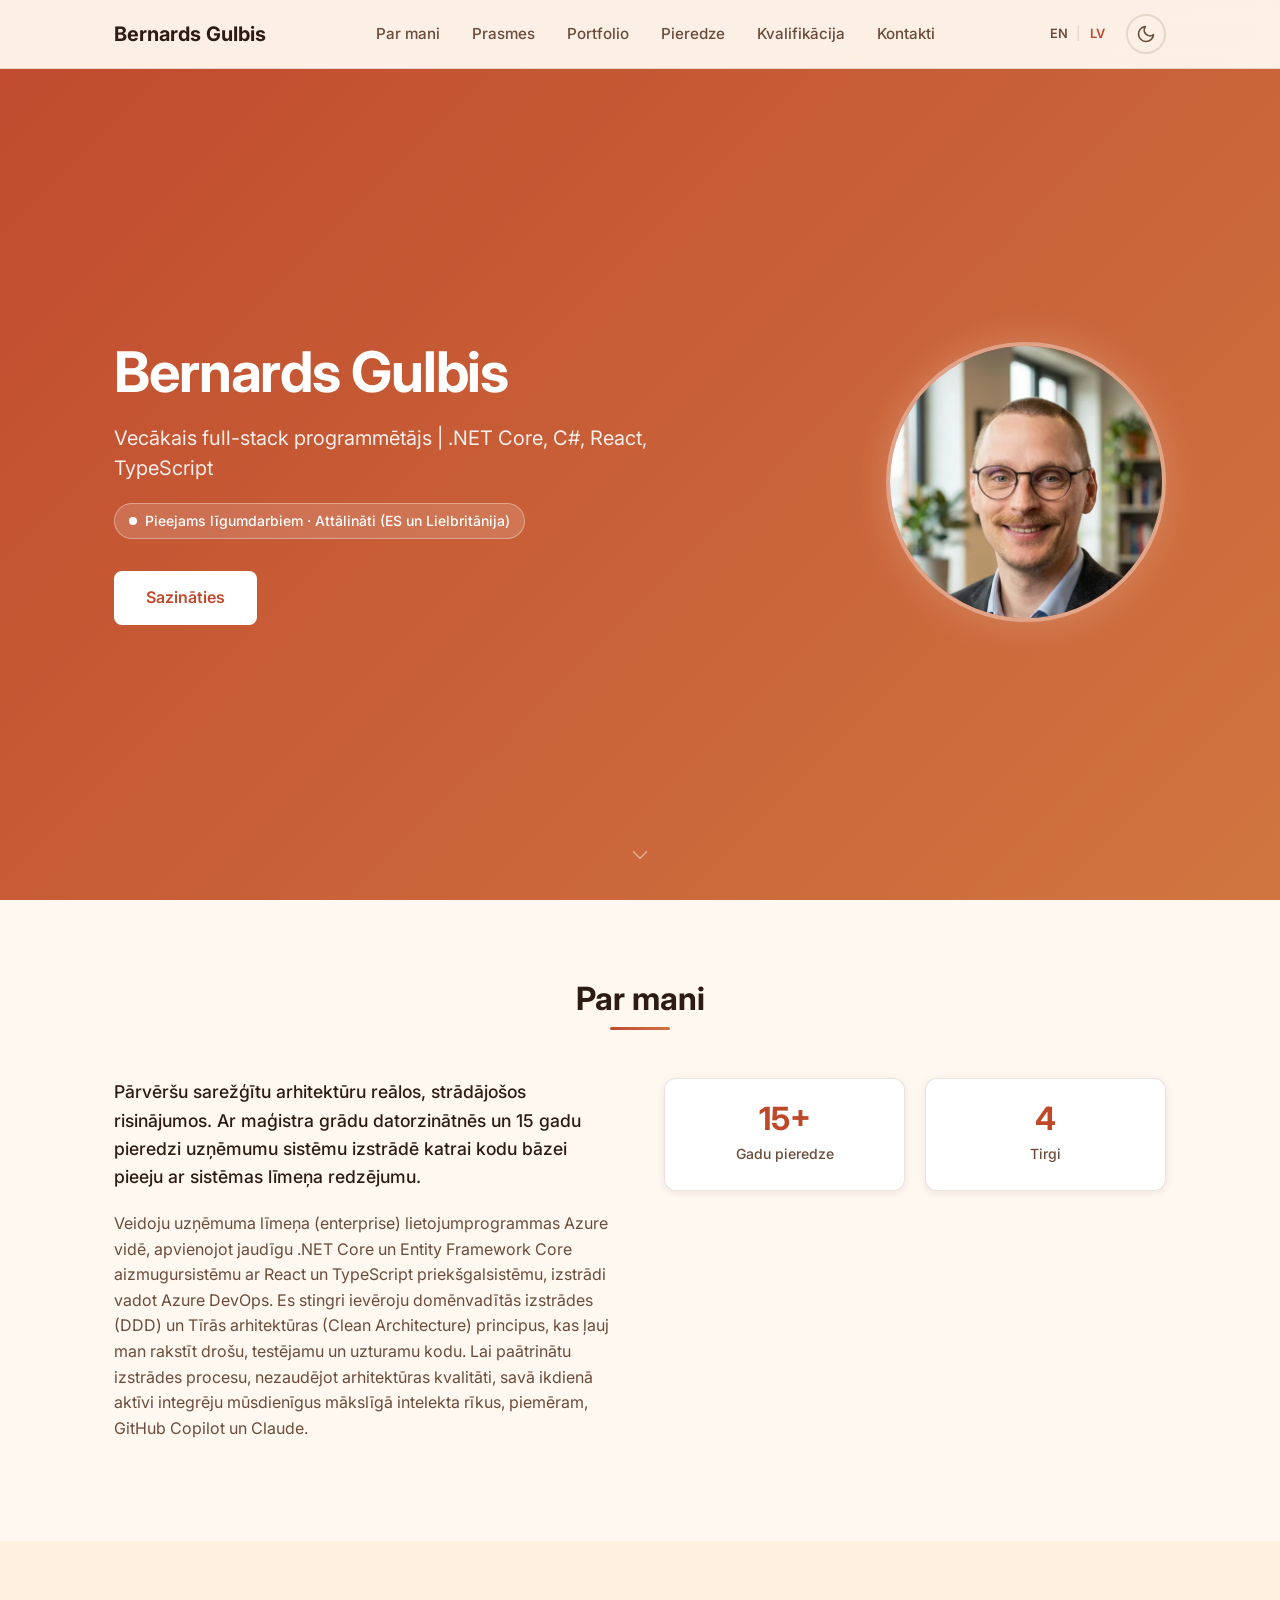
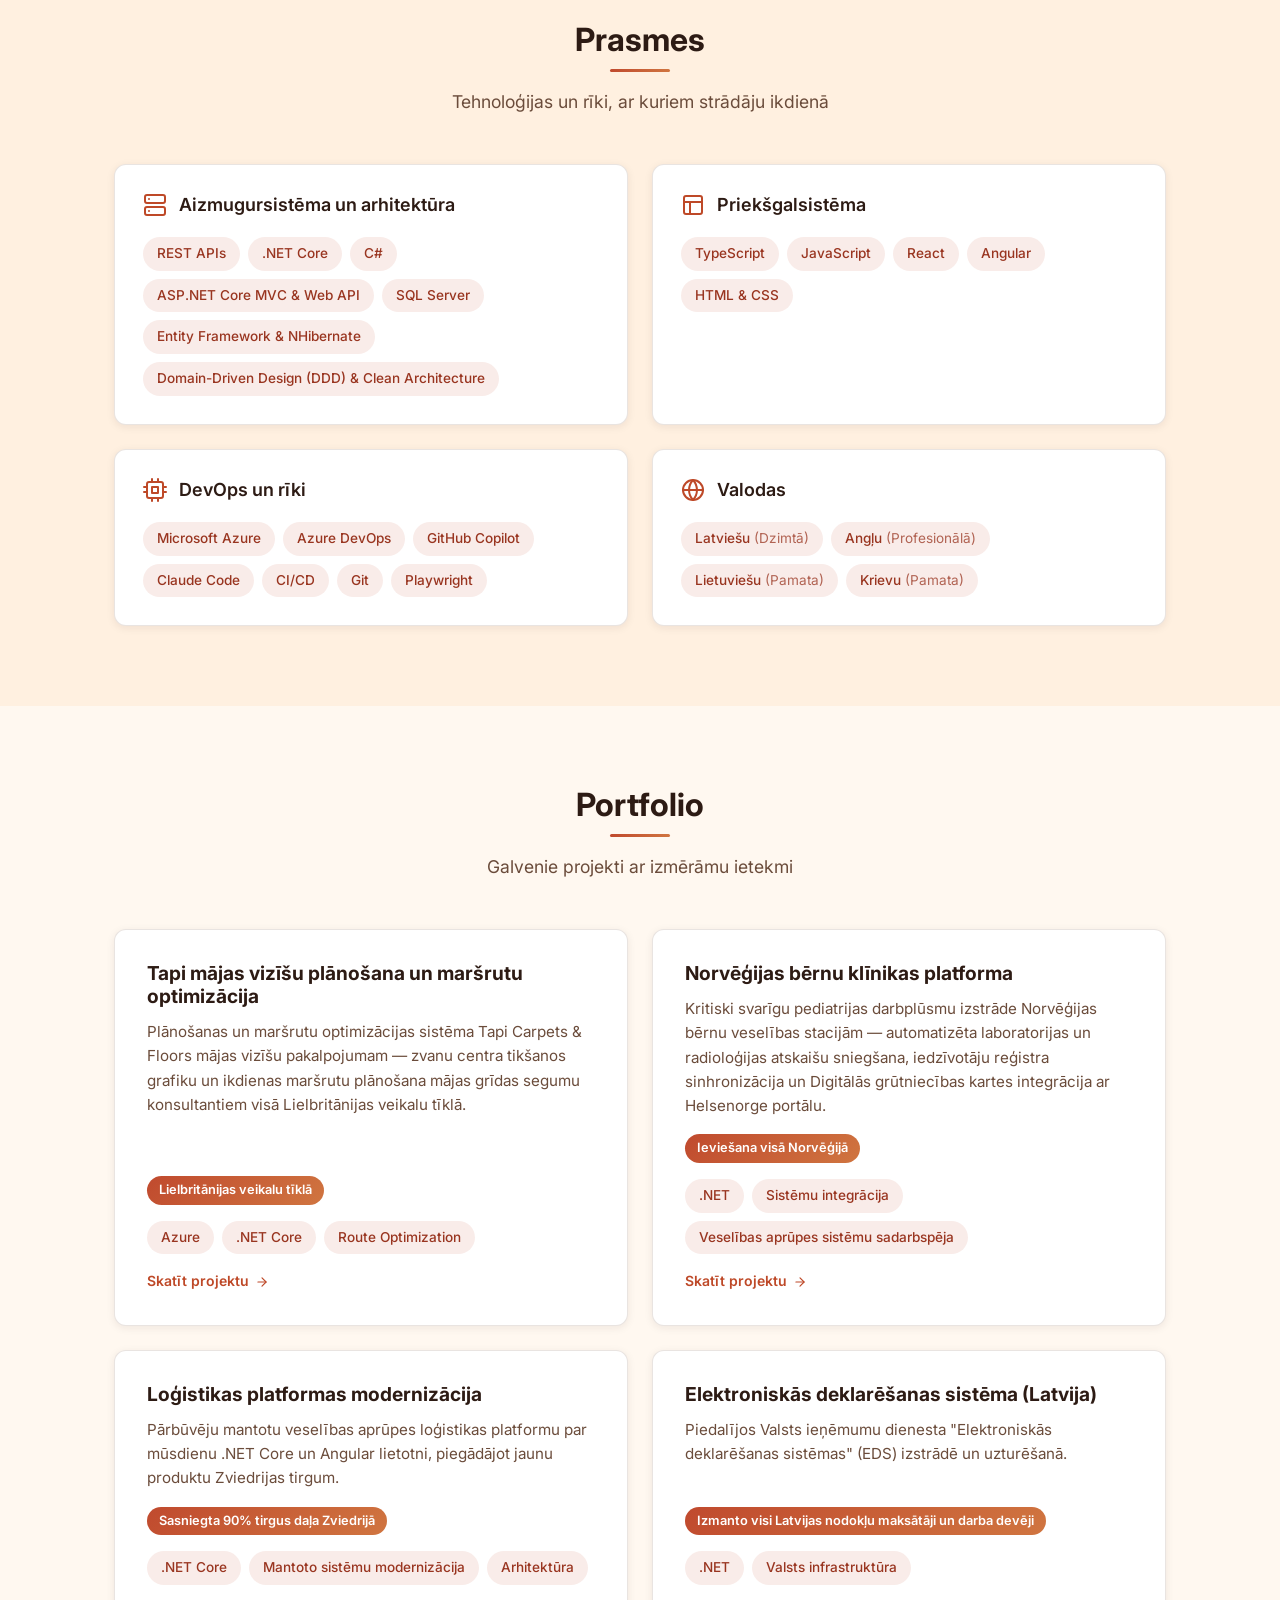
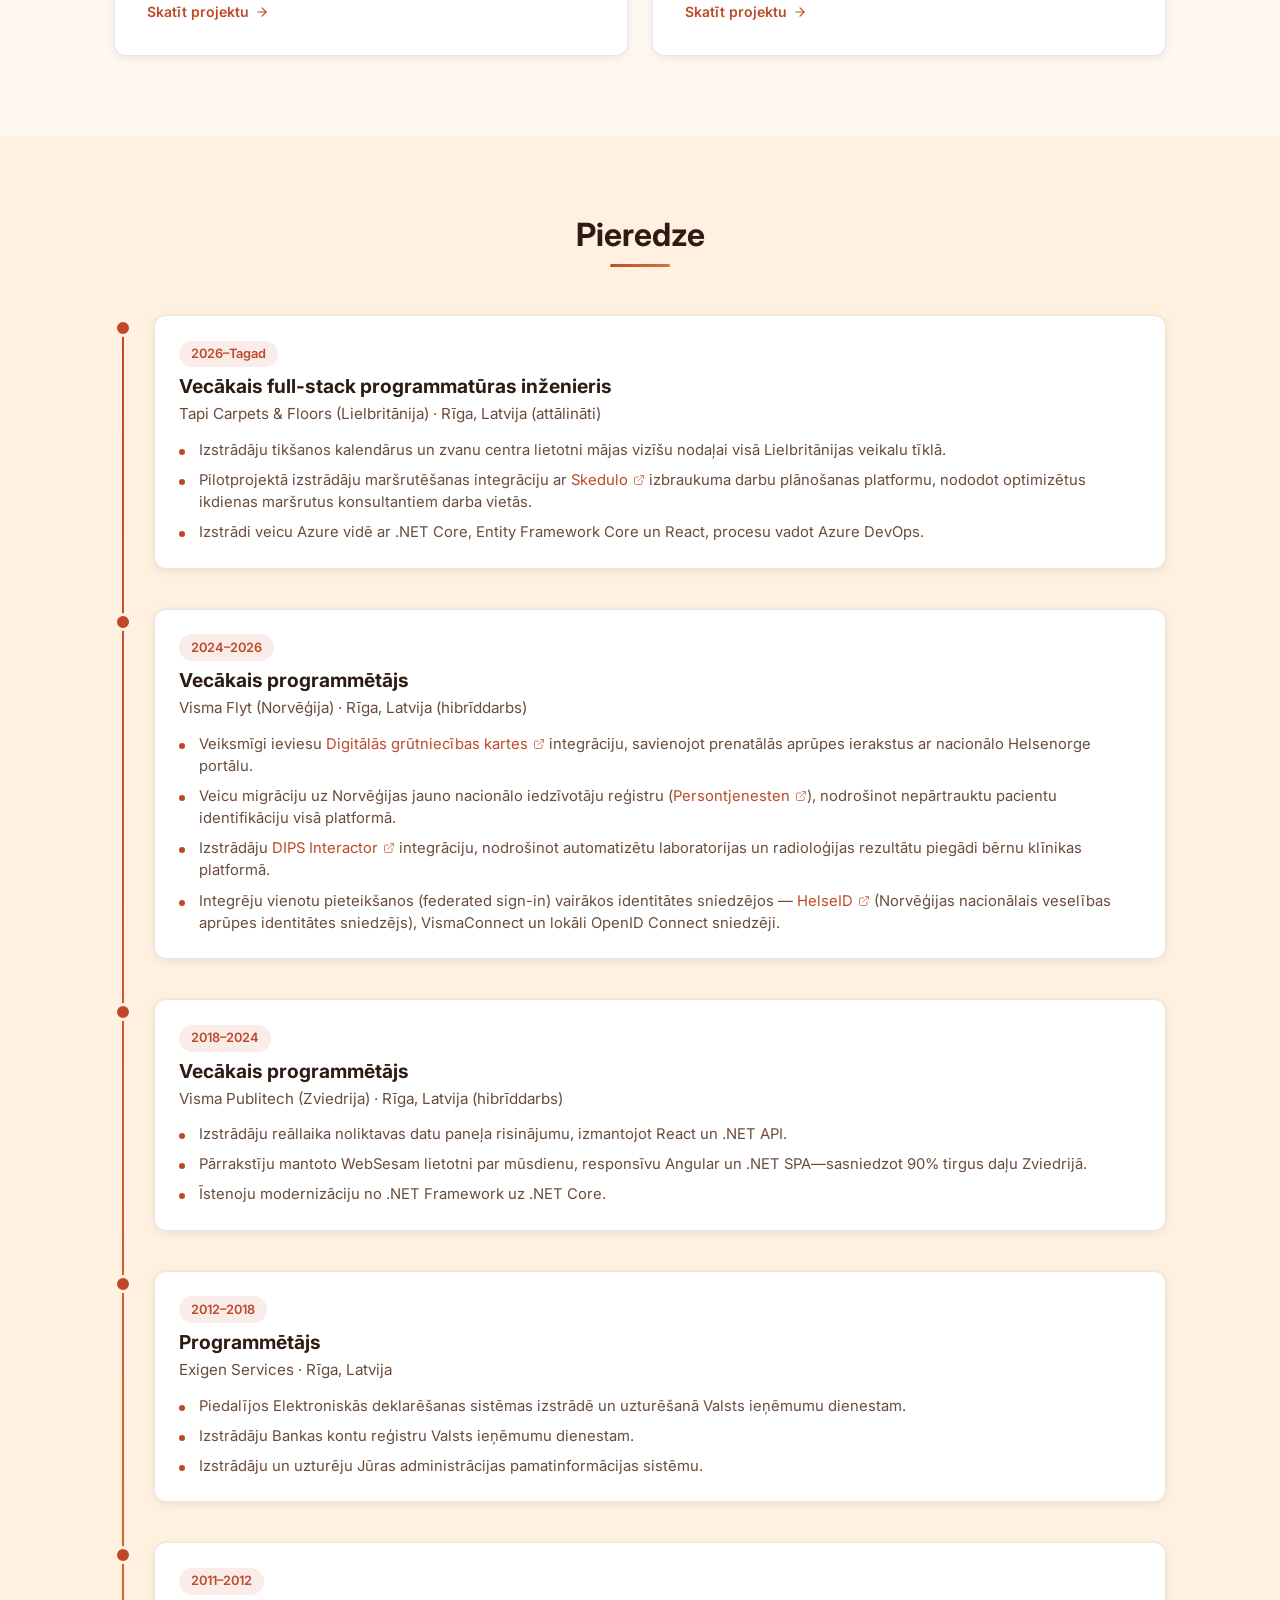
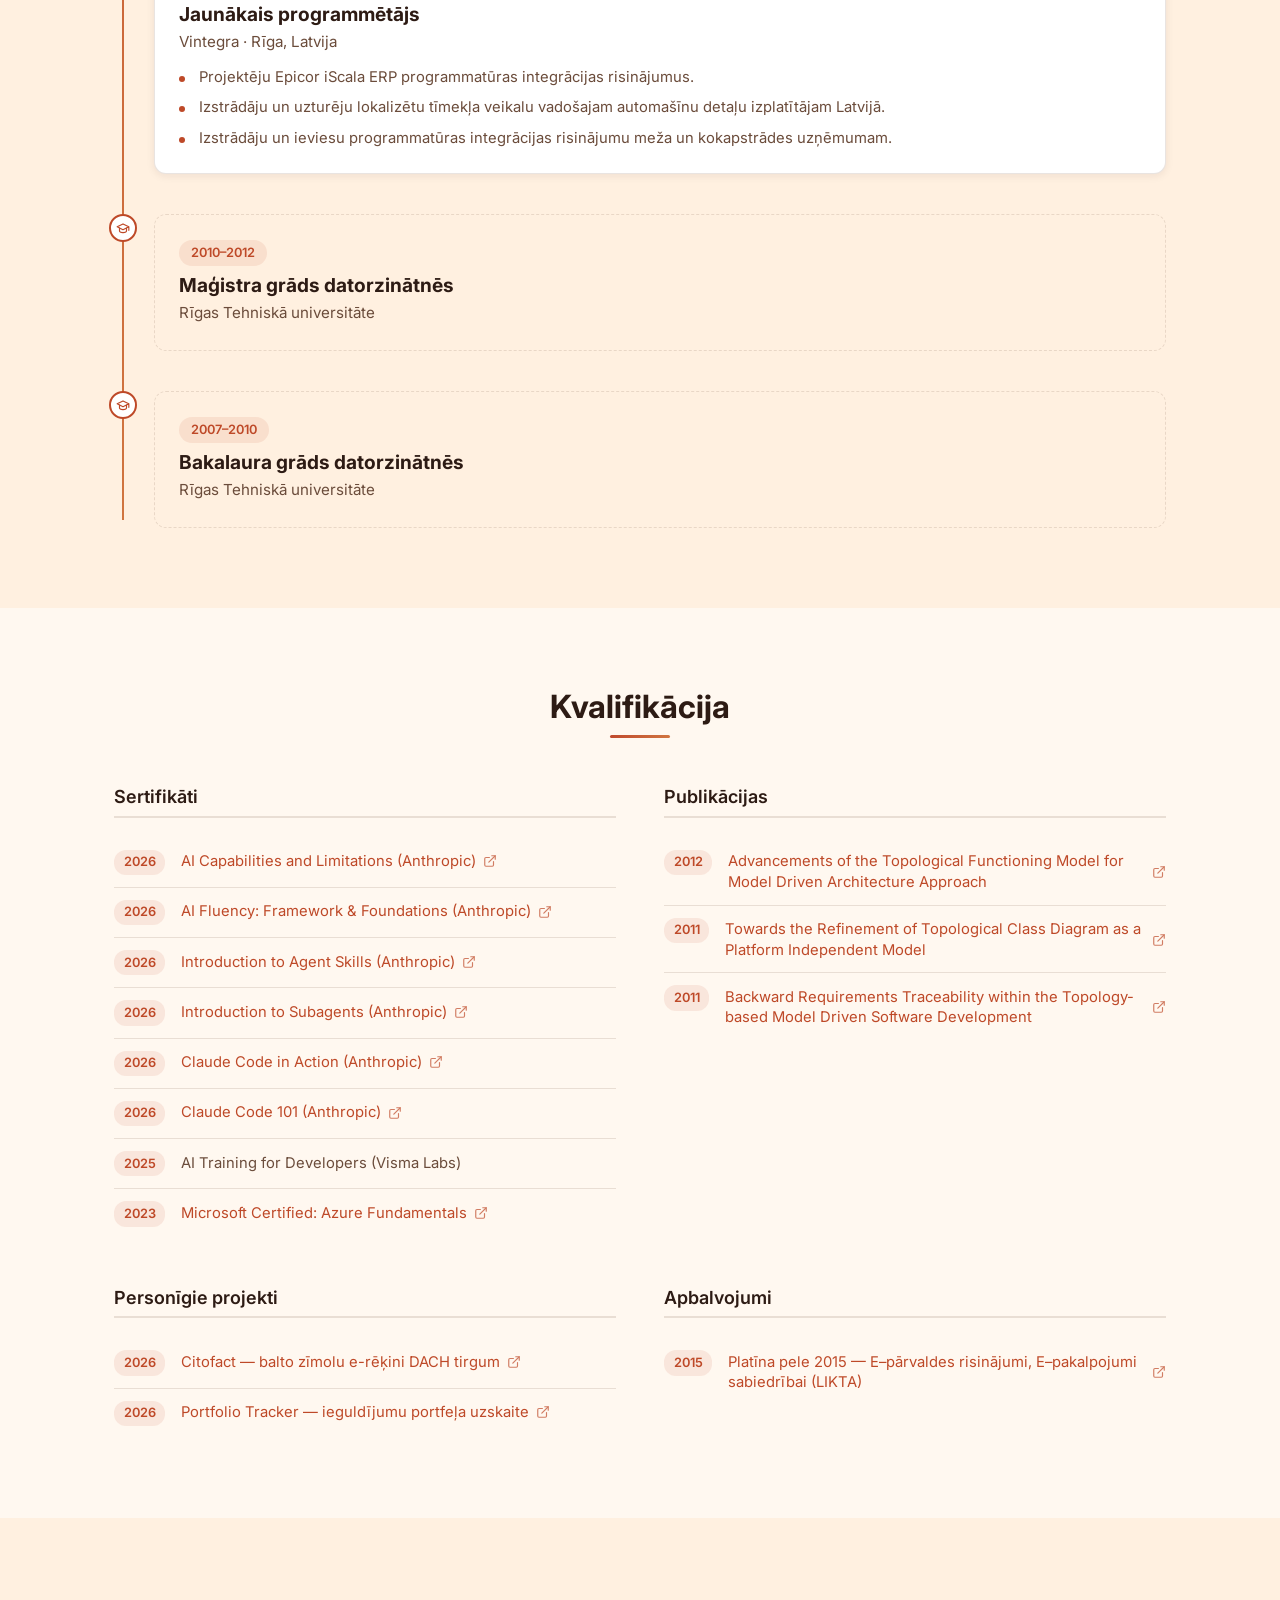
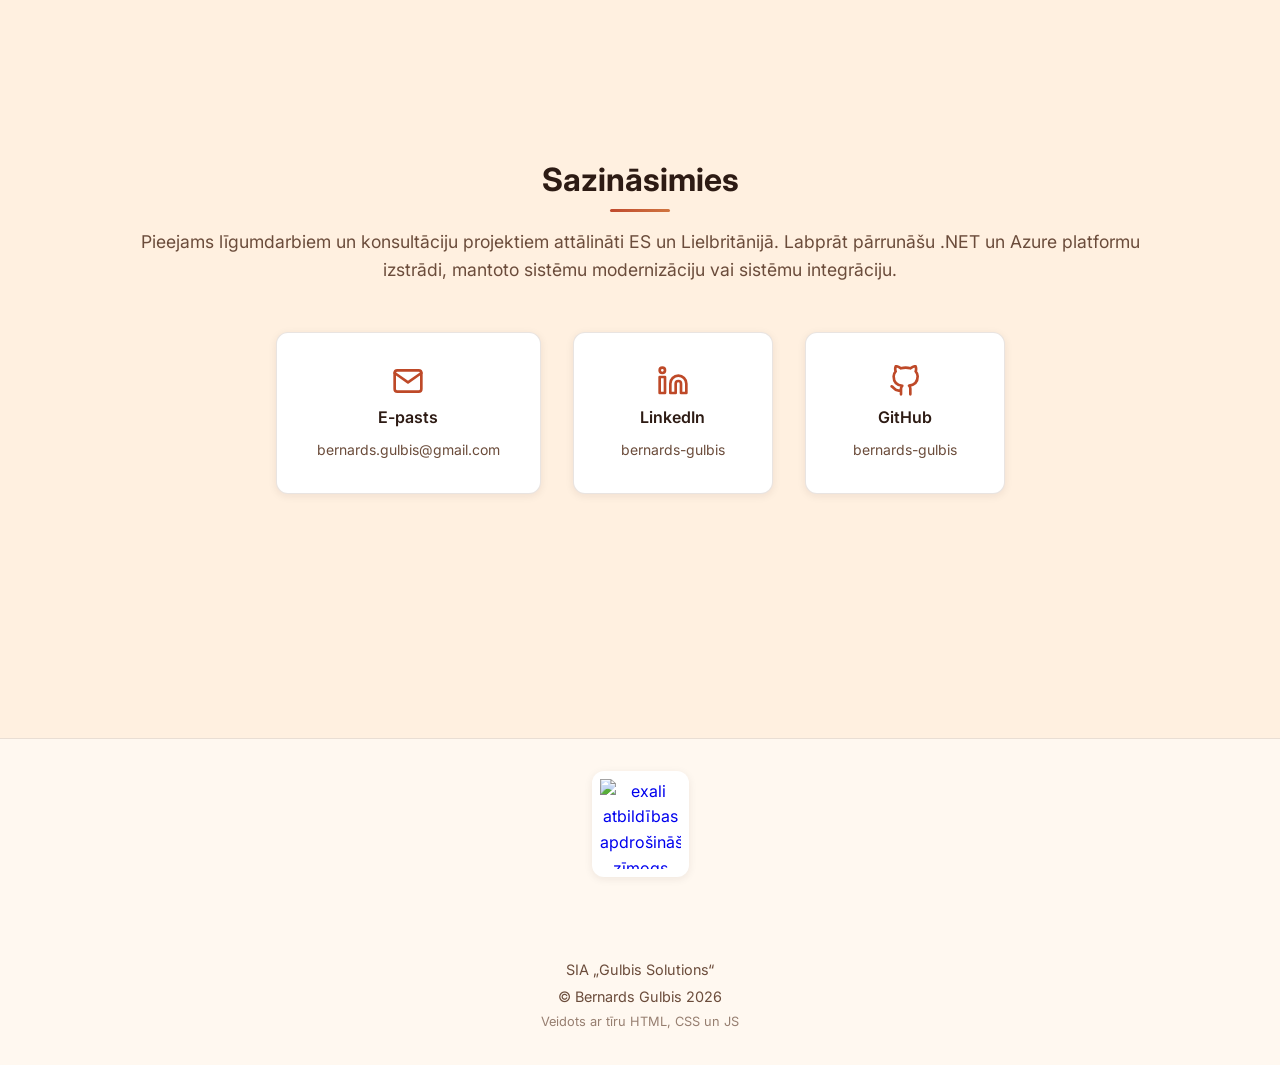
==== commit 9c6ee277: "feat: Add side projects to Credentials section" ====
--- a/lv.html
+++ b/lv.html
@@ -107,6 +107,10 @@
                     </picture>
                 </div>
             </div>
+            <a href="#about" class="hero__scroll-cue">
+                <span class="sr-only">Ritināt uz sadaļu &bdquo;Par mani&ldquo;</span>
+                <svg aria-hidden="true" xmlns="http://www.w3.org/2000/svg" width="26" height="26" viewBox="0 0 24 24" fill="none" stroke="currentColor" stroke-width="1.5" stroke-linecap="round" stroke-linejoin="round"><polyline points="6 9 12 15 18 9"></polyline></svg>
+            </a>
         </section>
 
         <!-- About Me -->
@@ -118,7 +122,6 @@
                 <div class="about reveal">
                     <div class="about__text">
                         <p>Pārvēršu sarežģītu arhitektūru reālos, strādājošos risinājumos. Ar maģistra grādu datorzinātnēs un 15 gadu pieredzi uzņēmumu sistēmu izstrādē katrai kodu bāzei pieeju ar sistēmas līmeņa redzējumu.</p>
-                        <p>Vadu SIA &bdquo;Gulbis Solutions&ldquo; &mdash; neatkarīgu programmatūras izstrādes uzņēmumu Rīgā. Pašlaik pēc līguma strādāju ar Tapi Carpets &amp; Floors Lielbritānijā, izstrādājot plānošanas un maršrutu optimizācijas sistēmas to mājas vizīšu pakalpojumam &mdash; zvanu centra tikšanos plānošanu un ikdienas maršrutus mājas konsultantiem visā Tapi Lielbritānijas veikalu tīklā.</p>
                         <p>Veidoju uzņēmuma līmeņa (enterprise) lietojumprogrammas Azure vidē, apvienojot jaudīgu .NET Core un Entity Framework Core aizmugursistēmu ar React un TypeScript priekšgalsistēmu, izstrādi vadot Azure DevOps. Es stingri ievēroju domēnvadītās izstrādes (DDD) un Tīrās arhitektūras (Clean Architecture) principus, kas ļauj man rakstīt drošu, testējamu un uzturamu kodu. Lai paātrinātu izstrādes procesu, nezaudējot arhitektūras kvalitāti, savā ikdienā aktīvi integrēju mūsdienīgus mākslīgā intelekta rīkus, piemēram, GitHub Copilot un Claude.</p>
                     </div>
                     <div class="about__stats stagger">
@@ -300,16 +303,16 @@
                     <h2 class="section__title">Pieredze</h2>
                 </div>
                 <div class="timeline stagger">
-                    <!-- Gulbis Solutions -->
+                    <!-- Tapi Carpets & Floors -->
                     <div class="timeline__item">
                         <div class="timeline__dot"></div>
                         <div class="timeline__content">
                             <span class="timeline__date">2026&ndash;Tagad</span>
-                            <h3 class="timeline__title">Vecākais full-stack programmatūras inženieris un dibinātājs</h3>
-                            <span class="timeline__company">SIA &bdquo;Gulbis Solutions&ldquo; &middot; Rīga, Latvija (attālināti)</span>
+                            <h3 class="timeline__title">Vecākais full-stack programmatūras inženieris</h3>
+                            <span class="timeline__company">Tapi Carpets &amp; Floors (Lielbritānija) &middot; Rīga, Latvija (attālināti)</span>
                             <ul class="timeline__highlights" role="list">
-                                <li>Dibināju neatkarīgu programmatūras izstrādes uzņēmumu, kas sniedz līgumdarba izstrādes pakalpojumus starptautiskiem klientiem.</li>
-                                <li>Izstrādāju plānošanas un maršrutu optimizācijas sistēmas mājas vizīšu nodaļai uzņēmumā <a href="https://www.tapi.co.uk/" target="_blank" rel="noopener noreferrer">Tapi Carpets &amp; Floors<svg class="external-link-icon" aria-hidden="true" xmlns="http://www.w3.org/2000/svg" width="12" height="12" viewBox="0 0 24 24" fill="none" stroke="currentColor" stroke-width="2" stroke-linecap="round" stroke-linejoin="round"><path d="M18 13v6a2 2 0 0 1-2 2H5a2 2 0 0 1-2-2V8a2 2 0 0 1 2-2h6"></path><polyline points="15 3 21 3 21 9"></polyline><line x1="10" y1="14" x2="21" y2="3"></line></svg><span class="sr-only">(atveras jaunā cilnē)</span></a> (Lielbritānija) &mdash; zvanu centra tikšanos plānošana un ikdienas maršruti mājas konsultantiem visā Lielbritānijas veikalu tīklā.</li>
+                                <li>Izstrādāju tikšanos kalendārus un zvanu centra lietotni mājas vizīšu nodaļai visā Lielbritānijas veikalu tīklā.</li>
+                                <li>Pilotprojektā izstrādāju maršrutēšanas integrāciju ar <a href="https://www.skedulo.com/" target="_blank" rel="noopener noreferrer">Skedulo<svg class="external-link-icon" aria-hidden="true" xmlns="http://www.w3.org/2000/svg" width="12" height="12" viewBox="0 0 24 24" fill="none" stroke="currentColor" stroke-width="2" stroke-linecap="round" stroke-linejoin="round"><path d="M18 13v6a2 2 0 0 1-2 2H5a2 2 0 0 1-2-2V8a2 2 0 0 1 2-2h6"></path><polyline points="15 3 21 3 21 9"></polyline><line x1="10" y1="14" x2="21" y2="3"></line></svg><span class="sr-only">(atveras jaunā cilnē)</span></a> izbraukuma darbu plānošanas platformu, nododot optimizētus ikdienas maršrutus konsultantiem darba vietās.</li>
                                 <li>Izstrādi veicu Azure vidē ar .NET Core, Entity Framework Core un React, procesu vadot Azure DevOps.</li>
                             </ul>
                         </div>
@@ -320,7 +323,7 @@
                         <div class="timeline__content">
                             <span class="timeline__date">2024&ndash;2026</span>
                             <h3 class="timeline__title">Vecākais programmētājs</h3>
-                            <span class="timeline__company">Visma Flyt &middot; Rīga, Latvija</span>
+                            <span class="timeline__company">Visma Flyt (Norvēģija) &middot; Rīga, Latvija (hibrīddarbs)</span>
                             <ul class="timeline__highlights" role="list">
                                 <li>Veiksmīgi ieviesu <a href="https://www.helsenorge.no/en/pregnancy-and-maternity-care-in-norway/antenatal-health-card/" target="_blank" rel="noopener noreferrer">Digitālās grūtniecības kartes<svg class="external-link-icon" aria-hidden="true" xmlns="http://www.w3.org/2000/svg" width="12" height="12" viewBox="0 0 24 24" fill="none" stroke="currentColor" stroke-width="2" stroke-linecap="round" stroke-linejoin="round"><path d="M18 13v6a2 2 0 0 1-2 2H5a2 2 0 0 1-2-2V8a2 2 0 0 1 2-2h6"></path><polyline points="15 3 21 3 21 9"></polyline><line x1="10" y1="14" x2="21" y2="3"></line></svg><span class="sr-only">(atveras jaunā cilnē)</span></a> integrāciju, savienojot prenatālās aprūpes ierakstus ar nacionālo Helsenorge portālu.</li>
                                 <li>Veicu migrāciju uz Norvēģijas jauno nacionālo iedzīvotāju reģistru (<a href="https://www.nhn.no/tjenester/persontjenesten" target="_blank" rel="noopener noreferrer">Persontjenesten<svg class="external-link-icon" aria-hidden="true" xmlns="http://www.w3.org/2000/svg" width="12" height="12" viewBox="0 0 24 24" fill="none" stroke="currentColor" stroke-width="2" stroke-linecap="round" stroke-linejoin="round"><path d="M18 13v6a2 2 0 0 1-2 2H5a2 2 0 0 1-2-2V8a2 2 0 0 1 2-2h6"></path><polyline points="15 3 21 3 21 9"></polyline><line x1="10" y1="14" x2="21" y2="3"></line></svg><span class="sr-only">(atveras jaunā cilnē)</span></a>), nodrošinot nepārtrauktu pacientu identifikāciju visā platformā.</li>
@@ -335,7 +338,7 @@
                         <div class="timeline__content">
                             <span class="timeline__date">2018&ndash;2024</span>
                             <h3 class="timeline__title">Vecākais programmētājs</h3>
-                            <span class="timeline__company">Visma Publitech &middot; Rīga, Latvija</span>
+                            <span class="timeline__company">Visma Publitech (Zviedrija) &middot; Rīga, Latvija (hibrīddarbs)</span>
                             <ul class="timeline__highlights" role="list">
                                 <li>Izstrādāju reāllaika noliktavas datu paneļa risinājumu, izmantojot React un .NET API.</li>
                                 <li>Pārrakstīju mantoto WebSesam lietotni par mūsdienu, responsīvu Angular un .NET SPA&mdash;sasniedzot 90% tirgus daļu Zviedrijā.</li>
@@ -448,28 +451,41 @@
                         </ul>
                     </div>
                     <div class="credentials__group">
+                        <h3 class="credentials__heading">Publikācijas</h3>
+                        <ul class="credentials__list" role="list">
+                            <li>
+                                <span class="credentials__year">2012</span>
+                                <a class="credentials__name" href="https://www.scitepress.org/PublicationsDetail.aspx?ID=uH6opMlsEcE=&amp;t=1" target="_blank" rel="noopener noreferrer">Advancements of the Topological Functioning Model for Model Driven Architecture Approach<svg class="credentials__link-icon" aria-hidden="true" xmlns="http://www.w3.org/2000/svg" width="14" height="14" viewBox="0 0 24 24" fill="none" stroke="currentColor" stroke-width="2" stroke-linecap="round" stroke-linejoin="round"><path d="M18 13v6a2 2 0 0 1-2 2H5a2 2 0 0 1-2-2V8a2 2 0 0 1 2-2h6"></path><polyline points="15 3 21 3 21 9"></polyline><line x1="10" y1="14" x2="21" y2="3"></line></svg></a>
+                            </li>
+                            <li>
+                                <span class="credentials__year">2011</span>
+                                <a class="credentials__name" href="https://www.scitepress.org/PublicationsDetail.aspx?ID=5UR68TwdpHE=&amp;t=1" target="_blank" rel="noopener noreferrer">Towards the Refinement of Topological Class Diagram as a Platform Independent Model<svg class="credentials__link-icon" aria-hidden="true" xmlns="http://www.w3.org/2000/svg" width="14" height="14" viewBox="0 0 24 24" fill="none" stroke="currentColor" stroke-width="2" stroke-linecap="round" stroke-linejoin="round"><path d="M18 13v6a2 2 0 0 1-2 2H5a2 2 0 0 1-2-2V8a2 2 0 0 1 2-2h6"></path><polyline points="15 3 21 3 21 9"></polyline><line x1="10" y1="14" x2="21" y2="3"></line></svg></a>
+                            </li>
+                            <li>
+                                <span class="credentials__year">2011</span>
+                                <a class="credentials__name" href="https://www.scitepress.org/PublicationsDetail.aspx?ID=cq5BhFT2qug=&amp;t=1" target="_blank" rel="noopener noreferrer">Backward Requirements Traceability within the Topology-based Model Driven Software Development<svg class="credentials__link-icon" aria-hidden="true" xmlns="http://www.w3.org/2000/svg" width="14" height="14" viewBox="0 0 24 24" fill="none" stroke="currentColor" stroke-width="2" stroke-linecap="round" stroke-linejoin="round"><path d="M18 13v6a2 2 0 0 1-2 2H5a2 2 0 0 1-2-2V8a2 2 0 0 1 2-2h6"></path><polyline points="15 3 21 3 21 9"></polyline><line x1="10" y1="14" x2="21" y2="3"></line></svg></a>
+                            </li>
+                        </ul>
+                    </div>
+                    <div class="credentials__group">
+                        <h3 class="credentials__heading">Personīgie projekti</h3>
+                        <ul class="credentials__list" role="list">
+                            <li>
+                                <span class="credentials__year">2026</span>
+                                <a class="credentials__name" href="https://citofact.com" target="_blank" rel="noopener noreferrer">Citofact &mdash; balto zīmolu e-rēķini DACH tirgum<svg class="credentials__link-icon" aria-hidden="true" xmlns="http://www.w3.org/2000/svg" width="14" height="14" viewBox="0 0 24 24" fill="none" stroke="currentColor" stroke-width="2" stroke-linecap="round" stroke-linejoin="round"><path d="M18 13v6a2 2 0 0 1-2 2H5a2 2 0 0 1-2-2V8a2 2 0 0 1 2-2h6"></path><polyline points="15 3 21 3 21 9"></polyline><line x1="10" y1="14" x2="21" y2="3"></line></svg></a>
+                            </li>
+                            <li>
+                                <span class="credentials__year">2026</span>
+                                <a class="credentials__name" href="https://portfolio-tracker-v4.vercel.app" target="_blank" rel="noopener noreferrer">Portfolio Tracker &mdash; ieguldījumu portfeļa uzskaite<svg class="credentials__link-icon" aria-hidden="true" xmlns="http://www.w3.org/2000/svg" width="14" height="14" viewBox="0 0 24 24" fill="none" stroke="currentColor" stroke-width="2" stroke-linecap="round" stroke-linejoin="round"><path d="M18 13v6a2 2 0 0 1-2 2H5a2 2 0 0 1-2-2V8a2 2 0 0 1 2-2h6"></path><polyline points="15 3 21 3 21 9"></polyline><line x1="10" y1="14" x2="21" y2="3"></line></svg></a>
+                            </li>
+                        </ul>
+                    </div>
+                    <div class="credentials__group">
                         <h3 class="credentials__heading">Apbalvojumi</h3>
                         <ul class="credentials__list" role="list">
                             <li>
                                 <span class="credentials__year">2015</span>
                                 <a class="credentials__name" href="https://likta.lv/platina-pele/" target="_blank" rel="noopener noreferrer">Platīna pele 2015 &mdash; E–pārvaldes risinājumi, E–pakalpojumi sabiedrībai (LIKTA)<svg class="credentials__link-icon" aria-hidden="true" xmlns="http://www.w3.org/2000/svg" width="14" height="14" viewBox="0 0 24 24" fill="none" stroke="currentColor" stroke-width="2" stroke-linecap="round" stroke-linejoin="round"><path d="M18 13v6a2 2 0 0 1-2 2H5a2 2 0 0 1-2-2V8a2 2 0 0 1 2-2h6"></path><polyline points="15 3 21 3 21 9"></polyline><line x1="10" y1="14" x2="21" y2="3"></line></svg></a>
-                            </li>
-                        </ul>
-                    </div>
-                    <div class="credentials__group">
-                        <h3 class="credentials__heading">Publikācijas</h3>
-                        <ul class="credentials__list" role="list">
-                            <li>
-                                <span class="credentials__year">2012</span>
-                                <a class="credentials__name" href="https://www.scitepress.org/PublicationsDetail.aspx?ID=uH6opMlsEcE=&amp;t=1" target="_blank" rel="noopener noreferrer">Advancements of the Topological Functioning Model for Model Driven Architecture Approach<svg class="credentials__link-icon" aria-hidden="true" xmlns="http://www.w3.org/2000/svg" width="14" height="14" viewBox="0 0 24 24" fill="none" stroke="currentColor" stroke-width="2" stroke-linecap="round" stroke-linejoin="round"><path d="M18 13v6a2 2 0 0 1-2 2H5a2 2 0 0 1-2-2V8a2 2 0 0 1 2-2h6"></path><polyline points="15 3 21 3 21 9"></polyline><line x1="10" y1="14" x2="21" y2="3"></line></svg></a>
-                            </li>
-                            <li>
-                                <span class="credentials__year">2011</span>
-                                <a class="credentials__name" href="https://www.scitepress.org/PublicationsDetail.aspx?ID=5UR68TwdpHE=&amp;t=1" target="_blank" rel="noopener noreferrer">Towards the Refinement of Topological Class Diagram as a Platform Independent Model<svg class="credentials__link-icon" aria-hidden="true" xmlns="http://www.w3.org/2000/svg" width="14" height="14" viewBox="0 0 24 24" fill="none" stroke="currentColor" stroke-width="2" stroke-linecap="round" stroke-linejoin="round"><path d="M18 13v6a2 2 0 0 1-2 2H5a2 2 0 0 1-2-2V8a2 2 0 0 1 2-2h6"></path><polyline points="15 3 21 3 21 9"></polyline><line x1="10" y1="14" x2="21" y2="3"></line></svg></a>
-                            </li>
-                            <li>
-                                <span class="credentials__year">2011</span>
-                                <a class="credentials__name" href="https://www.scitepress.org/PublicationsDetail.aspx?ID=cq5BhFT2qug=&amp;t=1" target="_blank" rel="noopener noreferrer">Backward Requirements Traceability within the Topology-based Model Driven Software Development<svg class="credentials__link-icon" aria-hidden="true" xmlns="http://www.w3.org/2000/svg" width="14" height="14" viewBox="0 0 24 24" fill="none" stroke="currentColor" stroke-width="2" stroke-linecap="round" stroke-linejoin="round"><path d="M18 13v6a2 2 0 0 1-2 2H5a2 2 0 0 1-2-2V8a2 2 0 0 1 2-2h6"></path><polyline points="15 3 21 3 21 9"></polyline><line x1="10" y1="14" x2="21" y2="3"></line></svg></a>
                             </li>
                         </ul>
                     </div>
--- a/css/style.css
+++ b/css/style.css
@@ -414,6 +414,32 @@
     object-position: center top;
 }
 
+/* Scroll cue. The hero is a full 100vh with nothing peeking past the fold, so
+   this marks the edge without competing with the CTA. Sits on the gradient, so
+   it uses translucent white like `.hero__availability` instead of the theme
+   tokens. `.hero` is already `position: relative`. */
+.hero__scroll-cue {
+    position: absolute;
+    bottom: 2rem;
+    left: 50%;
+    transform: translateX(-50%);
+    display: flex;
+    color: rgba(255, 255, 255, 0.45);
+    transition: color 0.2s ease;
+}
+
+.hero__scroll-cue:hover {
+    color: rgba(255, 255, 255, 0.85);
+}
+
+/* Below 1024px the hero stacks (image above text) and reaches the fold on its
+   own; on short viewports the cue would collide with the CTA. Hide it in both. */
+@media (max-width: 1024px), (max-height: 700px) {
+    .hero__scroll-cue {
+        display: none;
+    }
+}
+
 /* ==========================================================================
    About Me
    ========================================================================== */
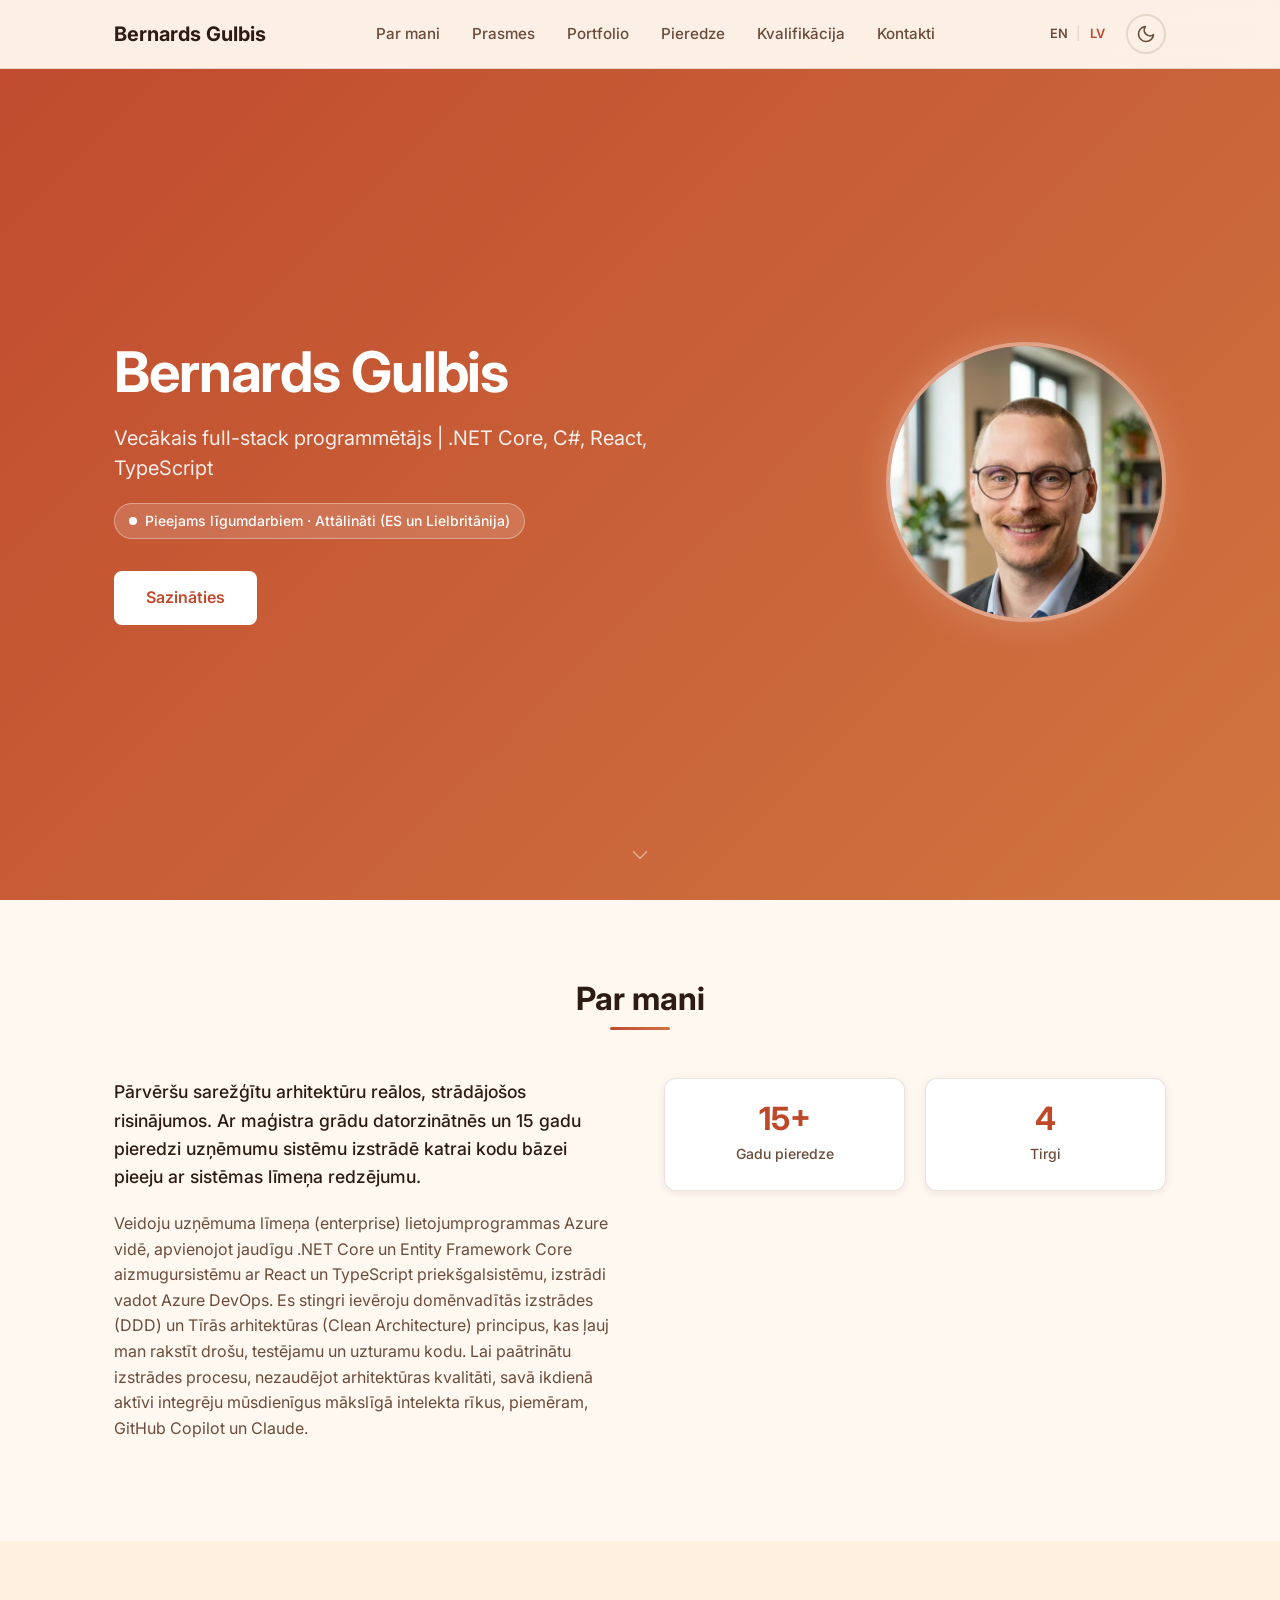
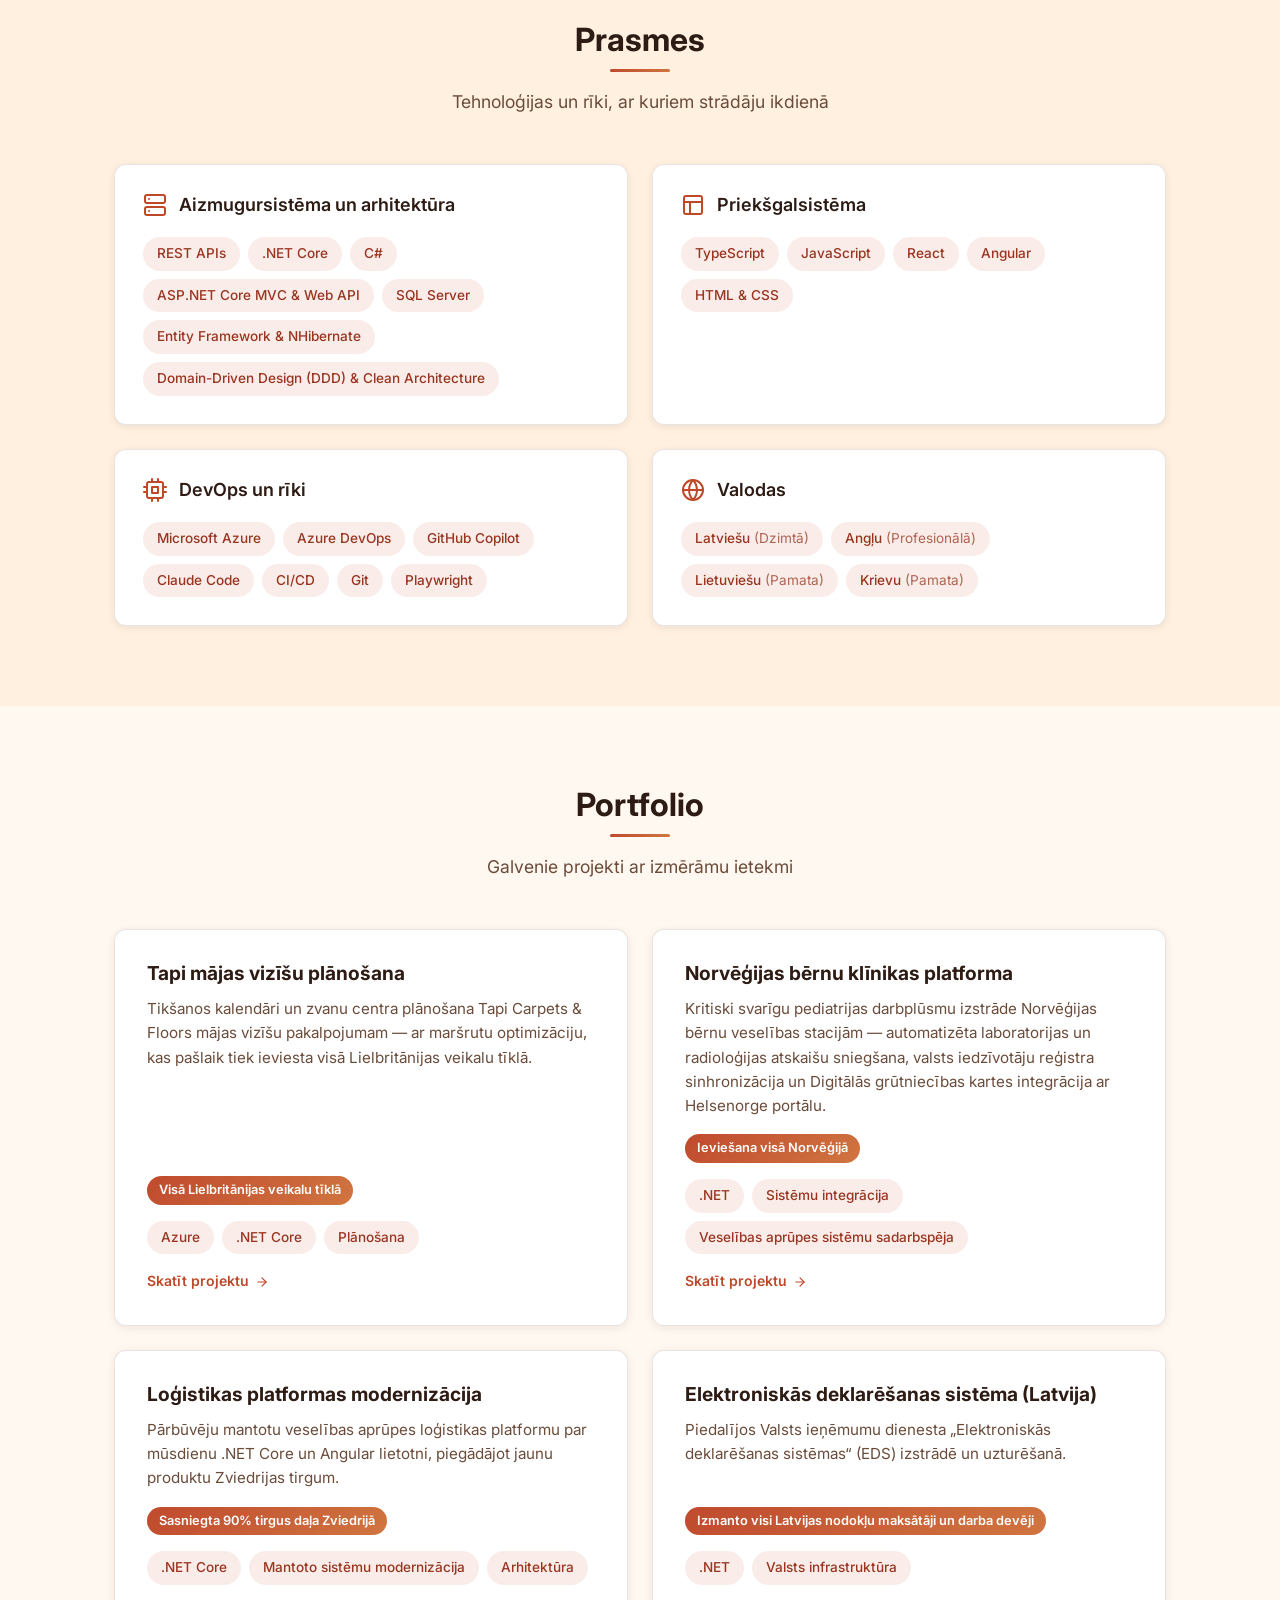
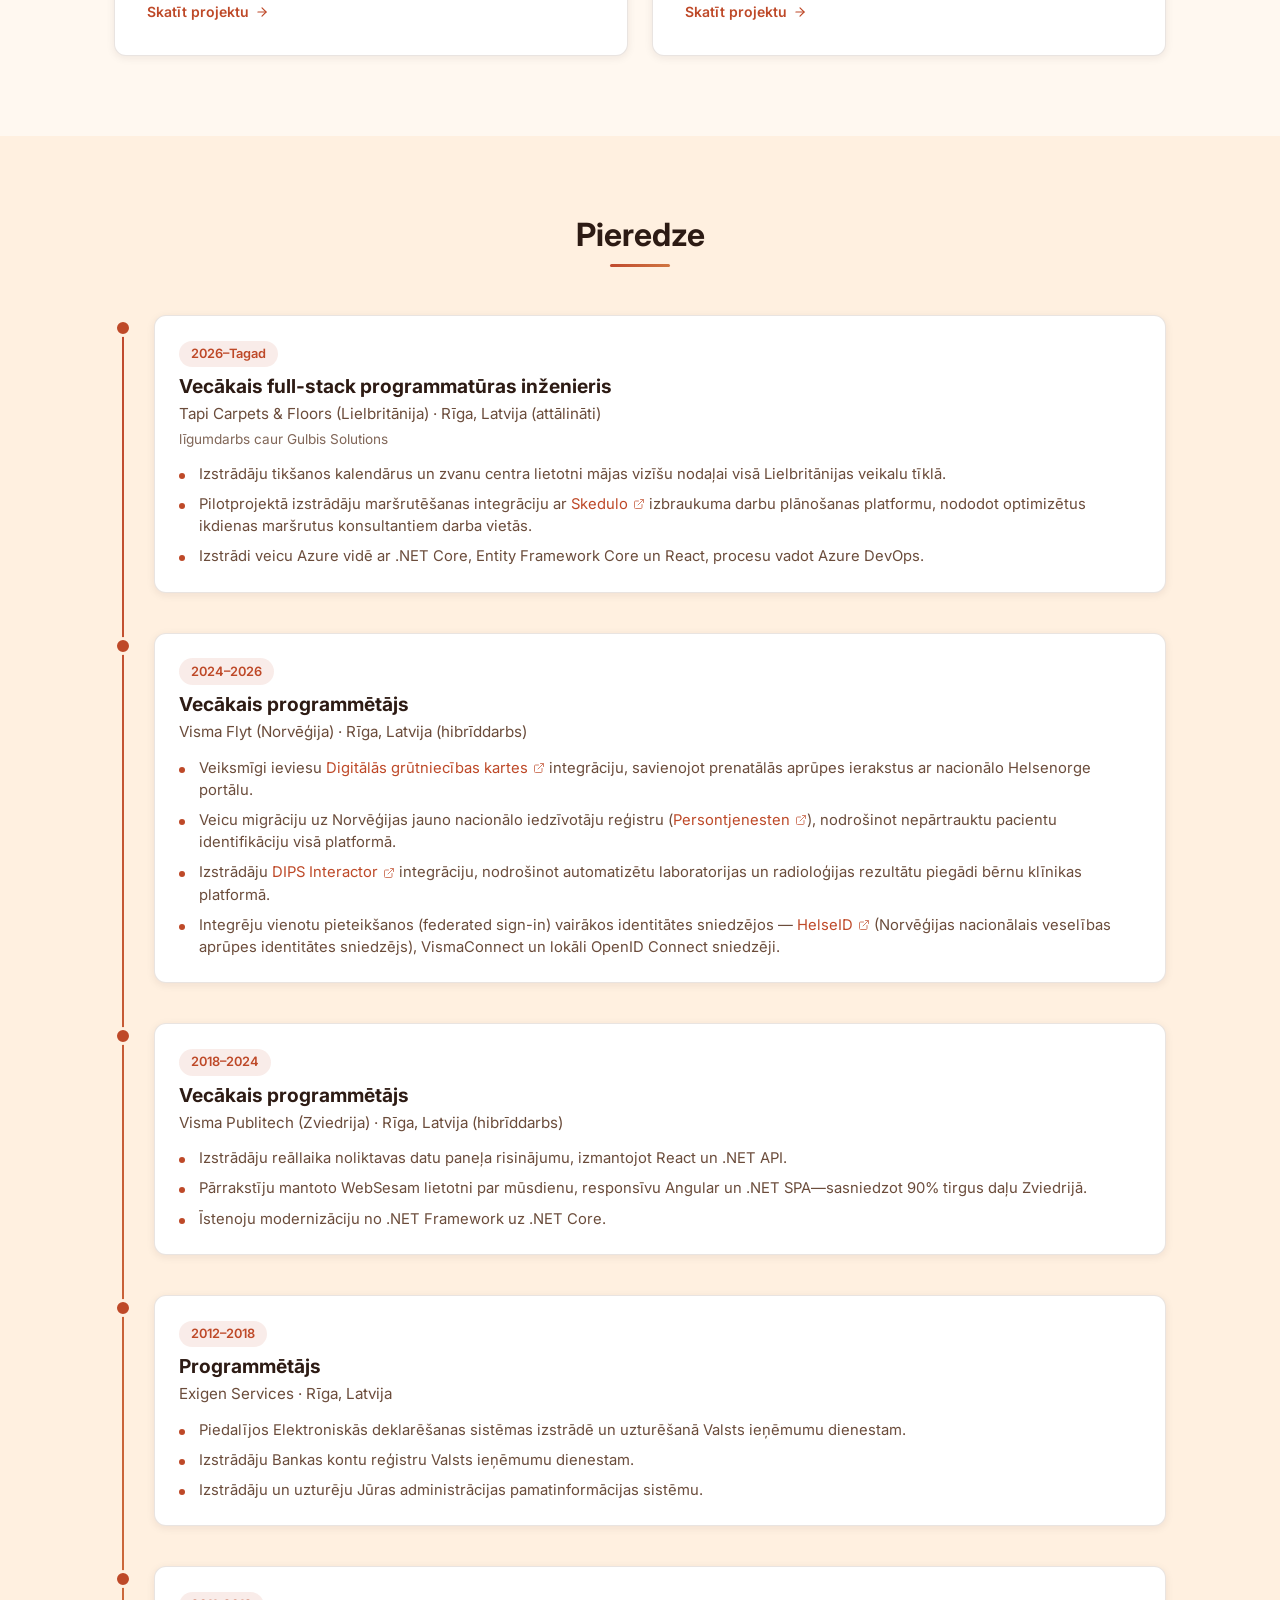
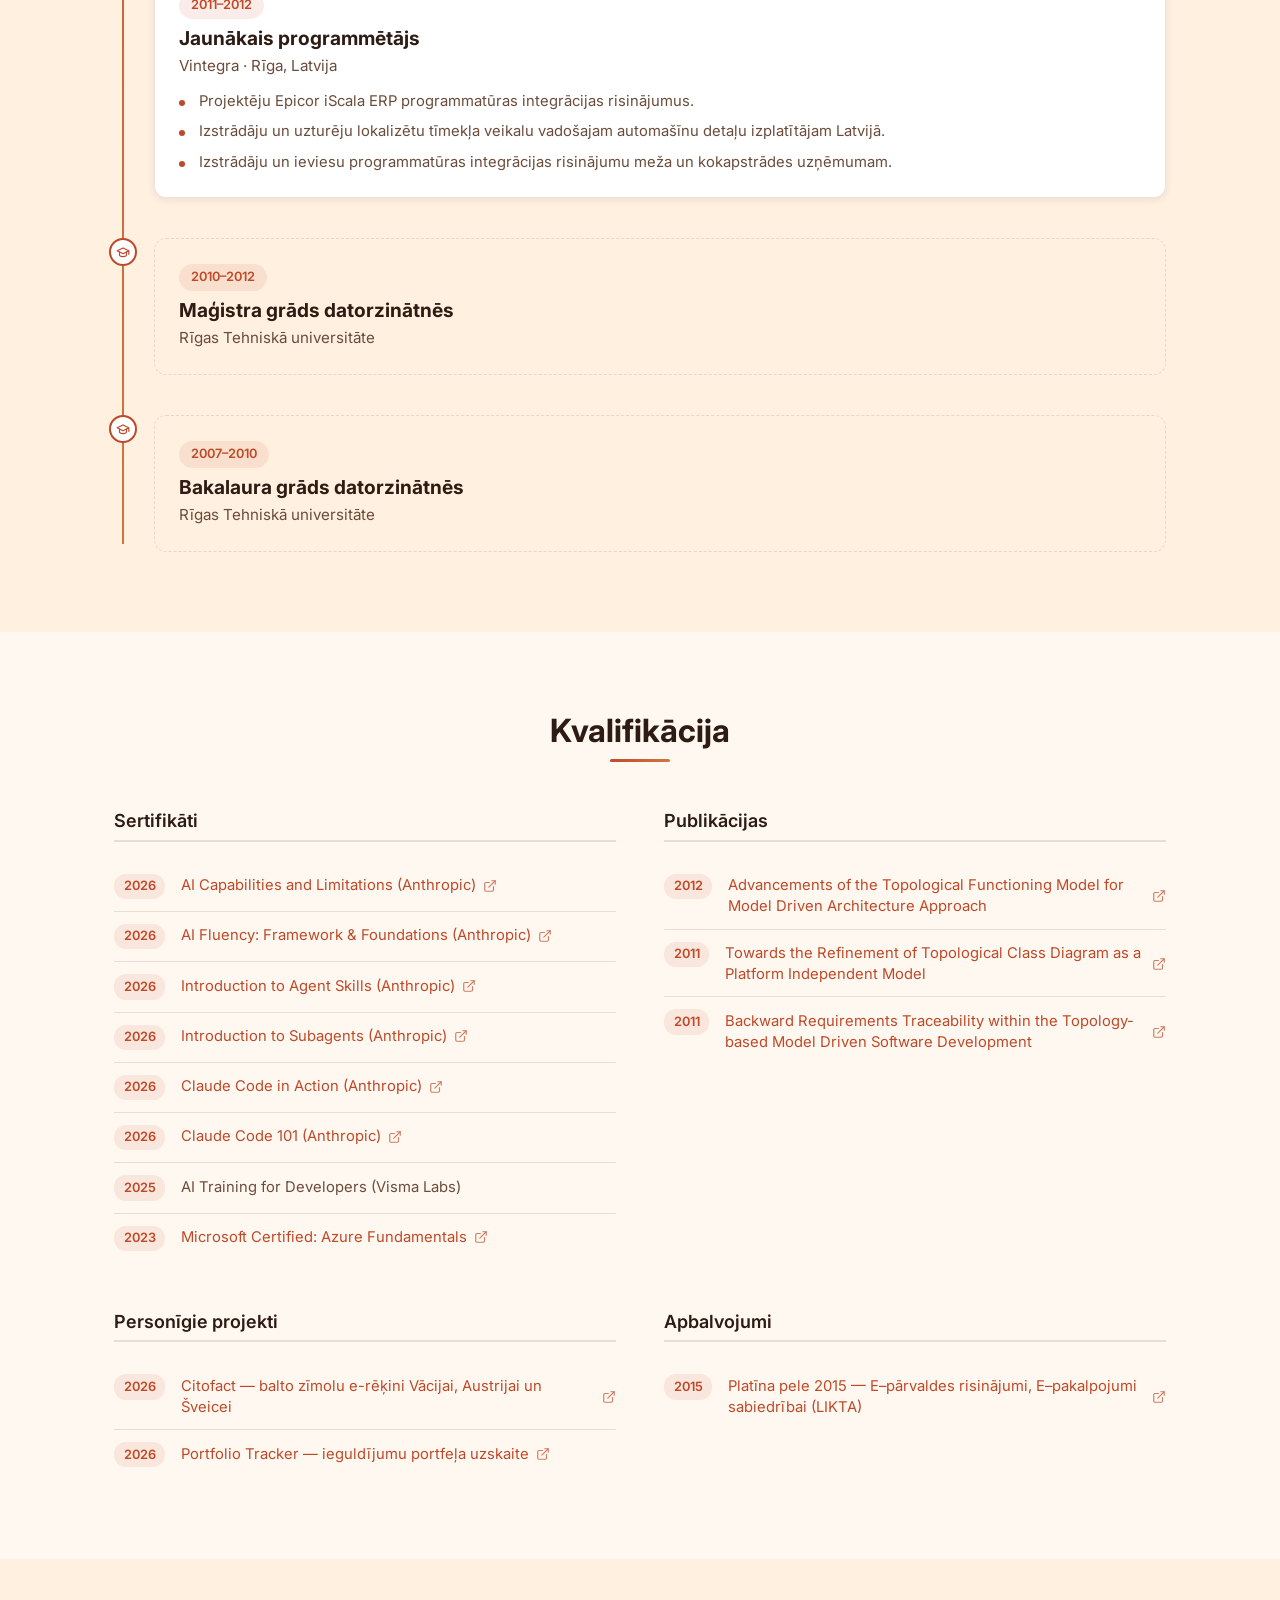
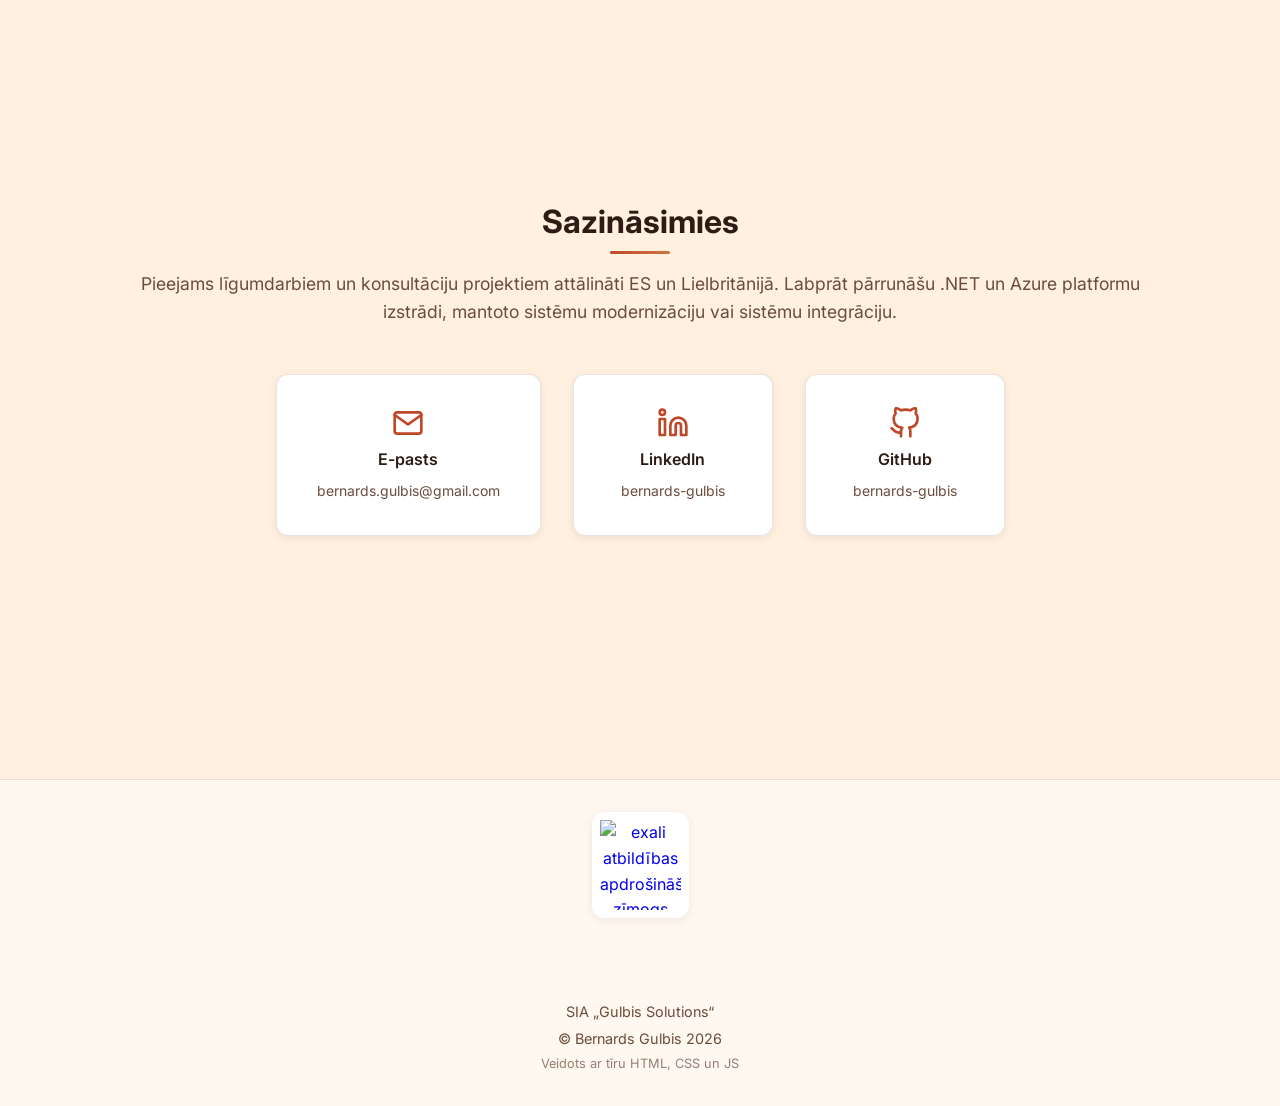
==== commit 14148df1: "feat: Realign page narrative after Experience rework" ====
--- a/lv.html
+++ b/lv.html
@@ -3,7 +3,7 @@
 <head>
     <meta charset="UTF-8">
     <meta name="viewport" content="width=device-width, initial-scale=1.0">
-    <meta name="description" content="Bernards Gulbis - Vecākais full-stack programmētājs un SIA &bdquo;Gulbis Solutions&ldquo; dibinātājs. .NET Core, C#, React, TypeScript un Azure. Pieejams līgumdarbiem attālināti ES un Lielbritānijā.">
+    <meta name="description" content="Bernards Gulbis - Vecākais full-stack programmētājs, kas līgumdarbus veic caur Gulbis Solutions. .NET Core, C#, React, TypeScript un Azure. Pieejams līgumdarbiem attālināti ES un Lielbritānijā.">
     <title>Bernards Gulbis | Vecākais full-stack programmētājs</title>
     <link rel="canonical" href="https://bg.id.lv/lv.html">
     <link rel="alternate" hreflang="en" href="https://bg.id.lv/index.html">
@@ -11,13 +11,13 @@
     <meta property="og:type" content="website">
     <meta property="og:url" content="https://bg.id.lv/lv.html">
     <meta property="og:title" content="Bernards Gulbis | Vecākais full-stack programmētājs">
-    <meta property="og:description" content="Vecākais full-stack programmētājs un SIA &bdquo;Gulbis Solutions&ldquo; dibinātājs. .NET Core, C#, React, TypeScript un Azure. Pieejams līgumdarbiem attālināti ES un Lielbritānijā.">
+    <meta property="og:description" content="Vecākais full-stack programmētājs, kas līgumdarbus veic caur Gulbis Solutions. .NET Core, C#, React, TypeScript un Azure. Pieejams līgumdarbiem attālināti ES un Lielbritānijā.">
     <meta property="og:image" content="https://bg.id.lv/assets/img/profile.png">
     <meta property="og:locale" content="lv_LV">
     <meta property="og:locale:alternate" content="en_US">
     <meta name="twitter:card" content="summary_large_image">
     <meta name="twitter:title" content="Bernards Gulbis | Vecākais full-stack programmētājs">
-    <meta name="twitter:description" content="Vecākais full-stack programmētājs un SIA &bdquo;Gulbis Solutions&ldquo; dibinātājs. .NET Core, C#, React, TypeScript un Azure. Pieejams līgumdarbiem attālināti ES un Lielbritānijā.">
+    <meta name="twitter:description" content="Vecākais full-stack programmētājs, kas līgumdarbus veic caur Gulbis Solutions. .NET Core, C#, React, TypeScript un Azure. Pieejams līgumdarbiem attālināti ES un Lielbritānijā.">
     <meta name="twitter:image" content="https://bg.id.lv/assets/img/profile.png">
     <link rel="icon" type="image/svg+xml" href="assets/img/favicon.svg">
     <link rel="preconnect" href="https://fonts.googleapis.com">
@@ -242,21 +242,21 @@
                 </div>
                 <div class="projects stagger">
                     <div class="project-card">
-                        <h3 class="project-card__title">Tapi mājas vizīšu plānošana un maršrutu optimizācija</h3>
-                        <p class="project-card__description">Plānošanas un maršrutu optimizācijas sistēma Tapi Carpets &amp; Floors mājas vizīšu pakalpojumam &mdash; zvanu centra tikšanos grafiku un ikdienas maršrutu plānošana mājas grīdas segumu konsultantiem visā Lielbritānijas veikalu tīklā.</p>
+                        <h3 class="project-card__title">Tapi mājas vizīšu plānošana</h3>
+                        <p class="project-card__description">Tikšanos kalendāri un zvanu centra plānošana Tapi Carpets &amp; Floors mājas vizīšu pakalpojumam &mdash; ar maršrutu optimizāciju, kas pašlaik tiek ieviesta visā Lielbritānijas veikalu tīklā.</p>
                         <div class="project-card__impact">
-                            <span class="project-card__metric">Lielbritānijas veikalu tīklā</span>
+                            <span class="project-card__metric">Visā Lielbritānijas veikalu tīklā</span>
                         </div>
                         <div class="project-card__tags">
                             <span class="tag">Azure</span>
                             <span class="tag">.NET Core</span>
-                            <span class="tag">Route Optimization</span>
+                            <span class="tag">Plānošana</span>
                         </div>
                         <a class="project-card__link" href="https://www.tapi.co.uk/" target="_blank" rel="noopener noreferrer">Skatīt projektu <svg aria-hidden="true" xmlns="http://www.w3.org/2000/svg" width="14" height="14" viewBox="0 0 24 24" fill="none" stroke="currentColor" stroke-width="2" stroke-linecap="round" stroke-linejoin="round"><line x1="5" y1="12" x2="19" y2="12"></line><polyline points="12 5 19 12 12 19"></polyline></svg><span class="sr-only">(atveras jaunā cilnē)</span></a>
                     </div>
                     <div class="project-card">
                         <h3 class="project-card__title">Norvēģijas bērnu klīnikas platforma</h3>
-                        <p class="project-card__description">Kritiski svarīgu pediatrijas darbplūsmu izstrāde Norvēģijas bērnu veselības stacijām &mdash; automatizēta laboratorijas un radioloģijas atskaišu sniegšana, iedzīvotāju reģistra sinhronizācija un Digitālās grūtniecības kartes integrācija ar Helsenorge portālu.</p>
+                        <p class="project-card__description">Kritiski svarīgu pediatrijas darbplūsmu izstrāde Norvēģijas bērnu veselības stacijām &mdash; automatizēta laboratorijas un radioloģijas atskaišu sniegšana, valsts iedzīvotāju reģistra sinhronizācija un Digitālās grūtniecības kartes integrācija ar Helsenorge portālu.</p>
                         <div class="project-card__impact">
                             <span class="project-card__metric">Ieviešana visā Norvēģijā</span>
                         </div>
@@ -282,7 +282,7 @@
                     </div>
                     <div class="project-card">
                         <h3 class="project-card__title">Elektroniskās deklarēšanas sistēma (Latvija)</h3>
-                        <p class="project-card__description">Piedalījos Valsts ieņēmumu dienesta "Elektroniskās deklarēšanas sistēmas" (EDS) izstrādē un uzturēšanā.</p>
+                        <p class="project-card__description">Piedalījos Valsts ieņēmumu dienesta &bdquo;Elektroniskās deklarēšanas sistēmas&ldquo; (EDS) izstrādē un uzturēšanā.</p>
                         <div class="project-card__impact">
                             <span class="project-card__metric">Izmanto visi Latvijas nodokļu maksātāji un darba devēji</span>
                         </div>
@@ -309,7 +309,7 @@
                         <div class="timeline__content">
                             <span class="timeline__date">2026&ndash;Tagad</span>
                             <h3 class="timeline__title">Vecākais full-stack programmatūras inženieris</h3>
-                            <span class="timeline__company">Tapi Carpets &amp; Floors (Lielbritānija) &middot; Rīga, Latvija (attālināti)</span>
+                            <span class="timeline__company">Tapi Carpets &amp; Floors (Lielbritānija) &middot; Rīga, Latvija (attālināti)<small class="timeline__engagement">līgumdarbs caur Gulbis Solutions</small></span>
                             <ul class="timeline__highlights" role="list">
                                 <li>Izstrādāju tikšanos kalendārus un zvanu centra lietotni mājas vizīšu nodaļai visā Lielbritānijas veikalu tīklā.</li>
                                 <li>Pilotprojektā izstrādāju maršrutēšanas integrāciju ar <a href="https://www.skedulo.com/" target="_blank" rel="noopener noreferrer">Skedulo<svg class="external-link-icon" aria-hidden="true" xmlns="http://www.w3.org/2000/svg" width="12" height="12" viewBox="0 0 24 24" fill="none" stroke="currentColor" stroke-width="2" stroke-linecap="round" stroke-linejoin="round"><path d="M18 13v6a2 2 0 0 1-2 2H5a2 2 0 0 1-2-2V8a2 2 0 0 1 2-2h6"></path><polyline points="15 3 21 3 21 9"></polyline><line x1="10" y1="14" x2="21" y2="3"></line></svg><span class="sr-only">(atveras jaunā cilnē)</span></a> izbraukuma darbu plānošanas platformu, nododot optimizētus ikdienas maršrutus konsultantiem darba vietās.</li>
@@ -418,27 +418,27 @@
                         <ul class="credentials__list" role="list">
                             <li>
                                 <span class="credentials__year">2026</span>
-                                <a class="credentials__name" href="https://verify.skilljar.com/c/ssa684zrdvke" target="_blank" rel="noopener noreferrer">AI Capabilities and Limitations (Anthropic)<svg class="credentials__link-icon" aria-hidden="true" xmlns="http://www.w3.org/2000/svg" width="14" height="14" viewBox="0 0 24 24" fill="none" stroke="currentColor" stroke-width="2" stroke-linecap="round" stroke-linejoin="round"><path d="M18 13v6a2 2 0 0 1-2 2H5a2 2 0 0 1-2-2V8a2 2 0 0 1 2-2h6"></path><polyline points="15 3 21 3 21 9"></polyline><line x1="10" y1="14" x2="21" y2="3"></line></svg></a>
-                            </li>
-                            <li>
-                                <span class="credentials__year">2026</span>
-                                <a class="credentials__name" href="https://verify.skilljar.com/c/wrxrpf8wua36" target="_blank" rel="noopener noreferrer">AI Fluency: Framework &amp; Foundations (Anthropic)<svg class="credentials__link-icon" aria-hidden="true" xmlns="http://www.w3.org/2000/svg" width="14" height="14" viewBox="0 0 24 24" fill="none" stroke="currentColor" stroke-width="2" stroke-linecap="round" stroke-linejoin="round"><path d="M18 13v6a2 2 0 0 1-2 2H5a2 2 0 0 1-2-2V8a2 2 0 0 1 2-2h6"></path><polyline points="15 3 21 3 21 9"></polyline><line x1="10" y1="14" x2="21" y2="3"></line></svg></a>
-                            </li>
-                            <li>
-                                <span class="credentials__year">2026</span>
-                                <a class="credentials__name" href="https://verify.skilljar.com/c/qh86m37kmm6q" target="_blank" rel="noopener noreferrer">Introduction to Agent Skills (Anthropic)<svg class="credentials__link-icon" aria-hidden="true" xmlns="http://www.w3.org/2000/svg" width="14" height="14" viewBox="0 0 24 24" fill="none" stroke="currentColor" stroke-width="2" stroke-linecap="round" stroke-linejoin="round"><path d="M18 13v6a2 2 0 0 1-2 2H5a2 2 0 0 1-2-2V8a2 2 0 0 1 2-2h6"></path><polyline points="15 3 21 3 21 9"></polyline><line x1="10" y1="14" x2="21" y2="3"></line></svg></a>
-                            </li>
-                            <li>
-                                <span class="credentials__year">2026</span>
-                                <a class="credentials__name" href="https://verify.skilljar.com/c/srx2nott9ah3" target="_blank" rel="noopener noreferrer">Introduction to Subagents (Anthropic)<svg class="credentials__link-icon" aria-hidden="true" xmlns="http://www.w3.org/2000/svg" width="14" height="14" viewBox="0 0 24 24" fill="none" stroke="currentColor" stroke-width="2" stroke-linecap="round" stroke-linejoin="round"><path d="M18 13v6a2 2 0 0 1-2 2H5a2 2 0 0 1-2-2V8a2 2 0 0 1 2-2h6"></path><polyline points="15 3 21 3 21 9"></polyline><line x1="10" y1="14" x2="21" y2="3"></line></svg></a>
-                            </li>
-                            <li>
-                                <span class="credentials__year">2026</span>
-                                <a class="credentials__name" href="https://verify.skilljar.com/c/ytcch4j3did5" target="_blank" rel="noopener noreferrer">Claude Code in Action (Anthropic)<svg class="credentials__link-icon" aria-hidden="true" xmlns="http://www.w3.org/2000/svg" width="14" height="14" viewBox="0 0 24 24" fill="none" stroke="currentColor" stroke-width="2" stroke-linecap="round" stroke-linejoin="round"><path d="M18 13v6a2 2 0 0 1-2 2H5a2 2 0 0 1-2-2V8a2 2 0 0 1 2-2h6"></path><polyline points="15 3 21 3 21 9"></polyline><line x1="10" y1="14" x2="21" y2="3"></line></svg></a>
-                            </li>
-                            <li>
-                                <span class="credentials__year">2026</span>
-                                <a class="credentials__name" href="https://verify.skilljar.com/c/4d2aqej3r458" target="_blank" rel="noopener noreferrer">Claude Code 101 (Anthropic)<svg class="credentials__link-icon" aria-hidden="true" xmlns="http://www.w3.org/2000/svg" width="14" height="14" viewBox="0 0 24 24" fill="none" stroke="currentColor" stroke-width="2" stroke-linecap="round" stroke-linejoin="round"><path d="M18 13v6a2 2 0 0 1-2 2H5a2 2 0 0 1-2-2V8a2 2 0 0 1 2-2h6"></path><polyline points="15 3 21 3 21 9"></polyline><line x1="10" y1="14" x2="21" y2="3"></line></svg></a>
+                                <a class="credentials__name" href="https://verify.skilljar.com/c/ssa684zrdvke" target="_blank" rel="noopener noreferrer">AI Capabilities and Limitations (Anthropic)<svg class="credentials__link-icon" aria-hidden="true" xmlns="http://www.w3.org/2000/svg" width="14" height="14" viewBox="0 0 24 24" fill="none" stroke="currentColor" stroke-width="2" stroke-linecap="round" stroke-linejoin="round"><path d="M18 13v6a2 2 0 0 1-2 2H5a2 2 0 0 1-2-2V8a2 2 0 0 1 2-2h6"></path><polyline points="15 3 21 3 21 9"></polyline><line x1="10" y1="14" x2="21" y2="3"></line></svg><span class="sr-only">(atveras jaunā cilnē)</span></a>
+                            </li>
+                            <li>
+                                <span class="credentials__year">2026</span>
+                                <a class="credentials__name" href="https://verify.skilljar.com/c/wrxrpf8wua36" target="_blank" rel="noopener noreferrer">AI Fluency: Framework &amp; Foundations (Anthropic)<svg class="credentials__link-icon" aria-hidden="true" xmlns="http://www.w3.org/2000/svg" width="14" height="14" viewBox="0 0 24 24" fill="none" stroke="currentColor" stroke-width="2" stroke-linecap="round" stroke-linejoin="round"><path d="M18 13v6a2 2 0 0 1-2 2H5a2 2 0 0 1-2-2V8a2 2 0 0 1 2-2h6"></path><polyline points="15 3 21 3 21 9"></polyline><line x1="10" y1="14" x2="21" y2="3"></line></svg><span class="sr-only">(atveras jaunā cilnē)</span></a>
+                            </li>
+                            <li>
+                                <span class="credentials__year">2026</span>
+                                <a class="credentials__name" href="https://verify.skilljar.com/c/qh86m37kmm6q" target="_blank" rel="noopener noreferrer">Introduction to Agent Skills (Anthropic)<svg class="credentials__link-icon" aria-hidden="true" xmlns="http://www.w3.org/2000/svg" width="14" height="14" viewBox="0 0 24 24" fill="none" stroke="currentColor" stroke-width="2" stroke-linecap="round" stroke-linejoin="round"><path d="M18 13v6a2 2 0 0 1-2 2H5a2 2 0 0 1-2-2V8a2 2 0 0 1 2-2h6"></path><polyline points="15 3 21 3 21 9"></polyline><line x1="10" y1="14" x2="21" y2="3"></line></svg><span class="sr-only">(atveras jaunā cilnē)</span></a>
+                            </li>
+                            <li>
+                                <span class="credentials__year">2026</span>
+                                <a class="credentials__name" href="https://verify.skilljar.com/c/srx2nott9ah3" target="_blank" rel="noopener noreferrer">Introduction to Subagents (Anthropic)<svg class="credentials__link-icon" aria-hidden="true" xmlns="http://www.w3.org/2000/svg" width="14" height="14" viewBox="0 0 24 24" fill="none" stroke="currentColor" stroke-width="2" stroke-linecap="round" stroke-linejoin="round"><path d="M18 13v6a2 2 0 0 1-2 2H5a2 2 0 0 1-2-2V8a2 2 0 0 1 2-2h6"></path><polyline points="15 3 21 3 21 9"></polyline><line x1="10" y1="14" x2="21" y2="3"></line></svg><span class="sr-only">(atveras jaunā cilnē)</span></a>
+                            </li>
+                            <li>
+                                <span class="credentials__year">2026</span>
+                                <a class="credentials__name" href="https://verify.skilljar.com/c/ytcch4j3did5" target="_blank" rel="noopener noreferrer">Claude Code in Action (Anthropic)<svg class="credentials__link-icon" aria-hidden="true" xmlns="http://www.w3.org/2000/svg" width="14" height="14" viewBox="0 0 24 24" fill="none" stroke="currentColor" stroke-width="2" stroke-linecap="round" stroke-linejoin="round"><path d="M18 13v6a2 2 0 0 1-2 2H5a2 2 0 0 1-2-2V8a2 2 0 0 1 2-2h6"></path><polyline points="15 3 21 3 21 9"></polyline><line x1="10" y1="14" x2="21" y2="3"></line></svg><span class="sr-only">(atveras jaunā cilnē)</span></a>
+                            </li>
+                            <li>
+                                <span class="credentials__year">2026</span>
+                                <a class="credentials__name" href="https://verify.skilljar.com/c/4d2aqej3r458" target="_blank" rel="noopener noreferrer">Claude Code 101 (Anthropic)<svg class="credentials__link-icon" aria-hidden="true" xmlns="http://www.w3.org/2000/svg" width="14" height="14" viewBox="0 0 24 24" fill="none" stroke="currentColor" stroke-width="2" stroke-linecap="round" stroke-linejoin="round"><path d="M18 13v6a2 2 0 0 1-2 2H5a2 2 0 0 1-2-2V8a2 2 0 0 1 2-2h6"></path><polyline points="15 3 21 3 21 9"></polyline><line x1="10" y1="14" x2="21" y2="3"></line></svg><span class="sr-only">(atveras jaunā cilnē)</span></a>
                             </li>
                             <li>
                                 <span class="credentials__year">2025</span>
@@ -446,7 +446,7 @@
                             </li>
                             <li>
                                 <span class="credentials__year">2023</span>
-                                <a class="credentials__name" href="https://www.credly.com/badges/a0c8dd83-7158-483b-9798-73479edd72c0" target="_blank" rel="noopener noreferrer">Microsoft Certified: Azure Fundamentals<svg class="credentials__link-icon" aria-hidden="true" xmlns="http://www.w3.org/2000/svg" width="14" height="14" viewBox="0 0 24 24" fill="none" stroke="currentColor" stroke-width="2" stroke-linecap="round" stroke-linejoin="round"><path d="M18 13v6a2 2 0 0 1-2 2H5a2 2 0 0 1-2-2V8a2 2 0 0 1 2-2h6"></path><polyline points="15 3 21 3 21 9"></polyline><line x1="10" y1="14" x2="21" y2="3"></line></svg></a>
+                                <a class="credentials__name" href="https://www.credly.com/badges/a0c8dd83-7158-483b-9798-73479edd72c0" target="_blank" rel="noopener noreferrer">Microsoft Certified: Azure Fundamentals<svg class="credentials__link-icon" aria-hidden="true" xmlns="http://www.w3.org/2000/svg" width="14" height="14" viewBox="0 0 24 24" fill="none" stroke="currentColor" stroke-width="2" stroke-linecap="round" stroke-linejoin="round"><path d="M18 13v6a2 2 0 0 1-2 2H5a2 2 0 0 1-2-2V8a2 2 0 0 1 2-2h6"></path><polyline points="15 3 21 3 21 9"></polyline><line x1="10" y1="14" x2="21" y2="3"></line></svg><span class="sr-only">(atveras jaunā cilnē)</span></a>
                             </li>
                         </ul>
                     </div>
@@ -455,15 +455,15 @@
                         <ul class="credentials__list" role="list">
                             <li>
                                 <span class="credentials__year">2012</span>
-                                <a class="credentials__name" href="https://www.scitepress.org/PublicationsDetail.aspx?ID=uH6opMlsEcE=&amp;t=1" target="_blank" rel="noopener noreferrer">Advancements of the Topological Functioning Model for Model Driven Architecture Approach<svg class="credentials__link-icon" aria-hidden="true" xmlns="http://www.w3.org/2000/svg" width="14" height="14" viewBox="0 0 24 24" fill="none" stroke="currentColor" stroke-width="2" stroke-linecap="round" stroke-linejoin="round"><path d="M18 13v6a2 2 0 0 1-2 2H5a2 2 0 0 1-2-2V8a2 2 0 0 1 2-2h6"></path><polyline points="15 3 21 3 21 9"></polyline><line x1="10" y1="14" x2="21" y2="3"></line></svg></a>
+                                <a class="credentials__name" href="https://www.scitepress.org/PublicationsDetail.aspx?ID=uH6opMlsEcE=&amp;t=1" target="_blank" rel="noopener noreferrer">Advancements of the Topological Functioning Model for Model Driven Architecture Approach<svg class="credentials__link-icon" aria-hidden="true" xmlns="http://www.w3.org/2000/svg" width="14" height="14" viewBox="0 0 24 24" fill="none" stroke="currentColor" stroke-width="2" stroke-linecap="round" stroke-linejoin="round"><path d="M18 13v6a2 2 0 0 1-2 2H5a2 2 0 0 1-2-2V8a2 2 0 0 1 2-2h6"></path><polyline points="15 3 21 3 21 9"></polyline><line x1="10" y1="14" x2="21" y2="3"></line></svg><span class="sr-only">(atveras jaunā cilnē)</span></a>
                             </li>
                             <li>
                                 <span class="credentials__year">2011</span>
-                                <a class="credentials__name" href="https://www.scitepress.org/PublicationsDetail.aspx?ID=5UR68TwdpHE=&amp;t=1" target="_blank" rel="noopener noreferrer">Towards the Refinement of Topological Class Diagram as a Platform Independent Model<svg class="credentials__link-icon" aria-hidden="true" xmlns="http://www.w3.org/2000/svg" width="14" height="14" viewBox="0 0 24 24" fill="none" stroke="currentColor" stroke-width="2" stroke-linecap="round" stroke-linejoin="round"><path d="M18 13v6a2 2 0 0 1-2 2H5a2 2 0 0 1-2-2V8a2 2 0 0 1 2-2h6"></path><polyline points="15 3 21 3 21 9"></polyline><line x1="10" y1="14" x2="21" y2="3"></line></svg></a>
+                                <a class="credentials__name" href="https://www.scitepress.org/PublicationsDetail.aspx?ID=5UR68TwdpHE=&amp;t=1" target="_blank" rel="noopener noreferrer">Towards the Refinement of Topological Class Diagram as a Platform Independent Model<svg class="credentials__link-icon" aria-hidden="true" xmlns="http://www.w3.org/2000/svg" width="14" height="14" viewBox="0 0 24 24" fill="none" stroke="currentColor" stroke-width="2" stroke-linecap="round" stroke-linejoin="round"><path d="M18 13v6a2 2 0 0 1-2 2H5a2 2 0 0 1-2-2V8a2 2 0 0 1 2-2h6"></path><polyline points="15 3 21 3 21 9"></polyline><line x1="10" y1="14" x2="21" y2="3"></line></svg><span class="sr-only">(atveras jaunā cilnē)</span></a>
                             </li>
                             <li>
                                 <span class="credentials__year">2011</span>
-                                <a class="credentials__name" href="https://www.scitepress.org/PublicationsDetail.aspx?ID=cq5BhFT2qug=&amp;t=1" target="_blank" rel="noopener noreferrer">Backward Requirements Traceability within the Topology-based Model Driven Software Development<svg class="credentials__link-icon" aria-hidden="true" xmlns="http://www.w3.org/2000/svg" width="14" height="14" viewBox="0 0 24 24" fill="none" stroke="currentColor" stroke-width="2" stroke-linecap="round" stroke-linejoin="round"><path d="M18 13v6a2 2 0 0 1-2 2H5a2 2 0 0 1-2-2V8a2 2 0 0 1 2-2h6"></path><polyline points="15 3 21 3 21 9"></polyline><line x1="10" y1="14" x2="21" y2="3"></line></svg></a>
+                                <a class="credentials__name" href="https://www.scitepress.org/PublicationsDetail.aspx?ID=cq5BhFT2qug=&amp;t=1" target="_blank" rel="noopener noreferrer">Backward Requirements Traceability within the Topology-based Model Driven Software Development<svg class="credentials__link-icon" aria-hidden="true" xmlns="http://www.w3.org/2000/svg" width="14" height="14" viewBox="0 0 24 24" fill="none" stroke="currentColor" stroke-width="2" stroke-linecap="round" stroke-linejoin="round"><path d="M18 13v6a2 2 0 0 1-2 2H5a2 2 0 0 1-2-2V8a2 2 0 0 1 2-2h6"></path><polyline points="15 3 21 3 21 9"></polyline><line x1="10" y1="14" x2="21" y2="3"></line></svg><span class="sr-only">(atveras jaunā cilnē)</span></a>
                             </li>
                         </ul>
                     </div>
@@ -472,11 +472,11 @@
                         <ul class="credentials__list" role="list">
                             <li>
                                 <span class="credentials__year">2026</span>
-                                <a class="credentials__name" href="https://citofact.com" target="_blank" rel="noopener noreferrer">Citofact &mdash; balto zīmolu e-rēķini DACH tirgum<svg class="credentials__link-icon" aria-hidden="true" xmlns="http://www.w3.org/2000/svg" width="14" height="14" viewBox="0 0 24 24" fill="none" stroke="currentColor" stroke-width="2" stroke-linecap="round" stroke-linejoin="round"><path d="M18 13v6a2 2 0 0 1-2 2H5a2 2 0 0 1-2-2V8a2 2 0 0 1 2-2h6"></path><polyline points="15 3 21 3 21 9"></polyline><line x1="10" y1="14" x2="21" y2="3"></line></svg></a>
-                            </li>
-                            <li>
-                                <span class="credentials__year">2026</span>
-                                <a class="credentials__name" href="https://portfolio-tracker-v4.vercel.app" target="_blank" rel="noopener noreferrer">Portfolio Tracker &mdash; ieguldījumu portfeļa uzskaite<svg class="credentials__link-icon" aria-hidden="true" xmlns="http://www.w3.org/2000/svg" width="14" height="14" viewBox="0 0 24 24" fill="none" stroke="currentColor" stroke-width="2" stroke-linecap="round" stroke-linejoin="round"><path d="M18 13v6a2 2 0 0 1-2 2H5a2 2 0 0 1-2-2V8a2 2 0 0 1 2-2h6"></path><polyline points="15 3 21 3 21 9"></polyline><line x1="10" y1="14" x2="21" y2="3"></line></svg></a>
+                                <a class="credentials__name" href="https://citofact.com" target="_blank" rel="noopener noreferrer">Citofact &mdash; balto zīmolu e-rēķini Vācijai, Austrijai un Šveicei<svg class="credentials__link-icon" aria-hidden="true" xmlns="http://www.w3.org/2000/svg" width="14" height="14" viewBox="0 0 24 24" fill="none" stroke="currentColor" stroke-width="2" stroke-linecap="round" stroke-linejoin="round"><path d="M18 13v6a2 2 0 0 1-2 2H5a2 2 0 0 1-2-2V8a2 2 0 0 1 2-2h6"></path><polyline points="15 3 21 3 21 9"></polyline><line x1="10" y1="14" x2="21" y2="3"></line></svg><span class="sr-only">(atveras jaunā cilnē)</span></a>
+                            </li>
+                            <li>
+                                <span class="credentials__year">2026</span>
+                                <a class="credentials__name" href="https://portfolio-tracker-v4.vercel.app" target="_blank" rel="noopener noreferrer">Portfolio Tracker &mdash; ieguldījumu portfeļa uzskaite<svg class="credentials__link-icon" aria-hidden="true" xmlns="http://www.w3.org/2000/svg" width="14" height="14" viewBox="0 0 24 24" fill="none" stroke="currentColor" stroke-width="2" stroke-linecap="round" stroke-linejoin="round"><path d="M18 13v6a2 2 0 0 1-2 2H5a2 2 0 0 1-2-2V8a2 2 0 0 1 2-2h6"></path><polyline points="15 3 21 3 21 9"></polyline><line x1="10" y1="14" x2="21" y2="3"></line></svg><span class="sr-only">(atveras jaunā cilnē)</span></a>
                             </li>
                         </ul>
                     </div>
@@ -485,7 +485,7 @@
                         <ul class="credentials__list" role="list">
                             <li>
                                 <span class="credentials__year">2015</span>
-                                <a class="credentials__name" href="https://likta.lv/platina-pele/" target="_blank" rel="noopener noreferrer">Platīna pele 2015 &mdash; E–pārvaldes risinājumi, E–pakalpojumi sabiedrībai (LIKTA)<svg class="credentials__link-icon" aria-hidden="true" xmlns="http://www.w3.org/2000/svg" width="14" height="14" viewBox="0 0 24 24" fill="none" stroke="currentColor" stroke-width="2" stroke-linecap="round" stroke-linejoin="round"><path d="M18 13v6a2 2 0 0 1-2 2H5a2 2 0 0 1-2-2V8a2 2 0 0 1 2-2h6"></path><polyline points="15 3 21 3 21 9"></polyline><line x1="10" y1="14" x2="21" y2="3"></line></svg></a>
+                                <a class="credentials__name" href="https://likta.lv/platina-pele/" target="_blank" rel="noopener noreferrer">Platīna pele 2015 &mdash; E–pārvaldes risinājumi, E–pakalpojumi sabiedrībai (LIKTA)<svg class="credentials__link-icon" aria-hidden="true" xmlns="http://www.w3.org/2000/svg" width="14" height="14" viewBox="0 0 24 24" fill="none" stroke="currentColor" stroke-width="2" stroke-linecap="round" stroke-linejoin="round"><path d="M18 13v6a2 2 0 0 1-2 2H5a2 2 0 0 1-2-2V8a2 2 0 0 1 2-2h6"></path><polyline points="15 3 21 3 21 9"></polyline><line x1="10" y1="14" x2="21" y2="3"></line></svg><span class="sr-only">(atveras jaunā cilnē)</span></a>
                             </li>
                         </ul>
                     </div>
--- a/css/style.css
+++ b/css/style.css
@@ -729,6 +729,15 @@
     margin-bottom: 0.75rem;
 }
 
+/* Engagement sub-line, nested inside `.timeline__company` so that block's
+   bottom margin still applies below the pair. Only the contract role uses it. */
+.timeline__engagement {
+    display: block;
+    margin-top: 0.15rem;
+    font-size: 0.85rem;
+    opacity: 0.85;
+}
+
 .timeline__highlights li {
     position: relative;
     padding-left: 1.25rem;
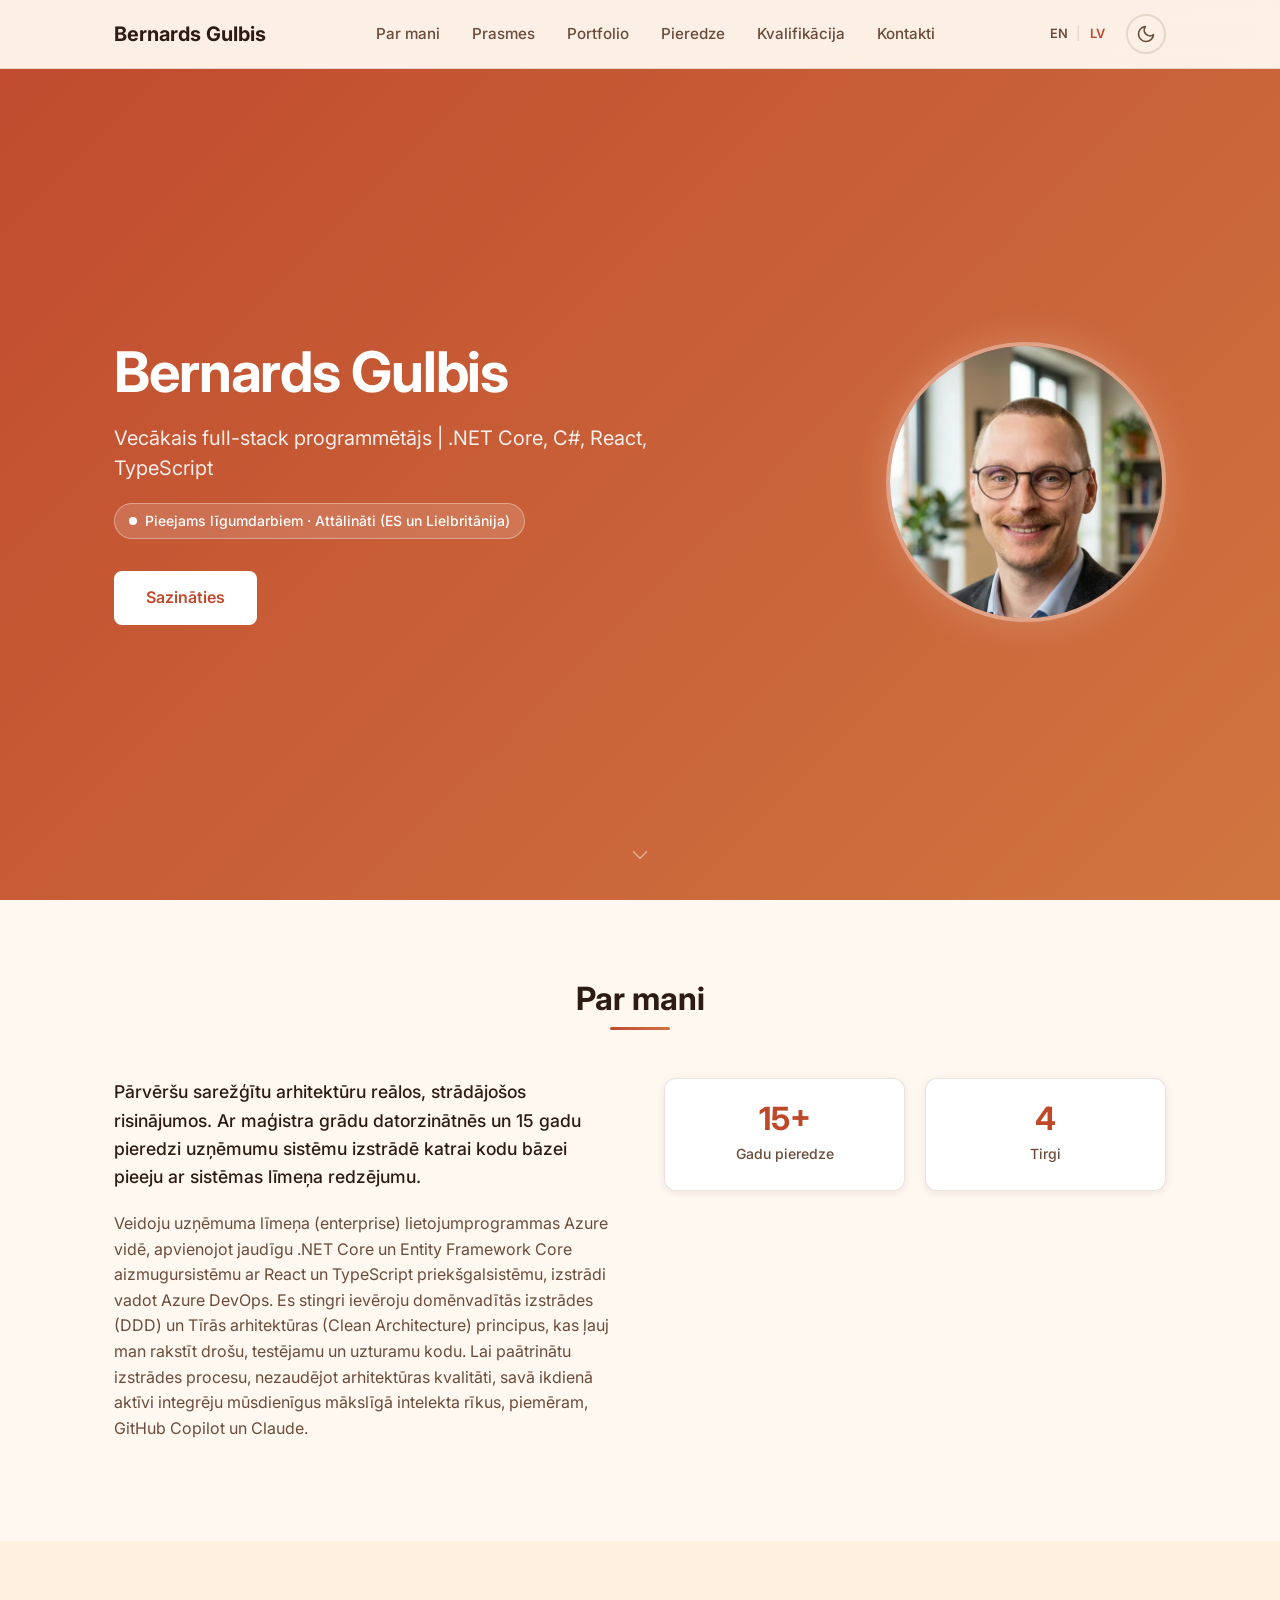
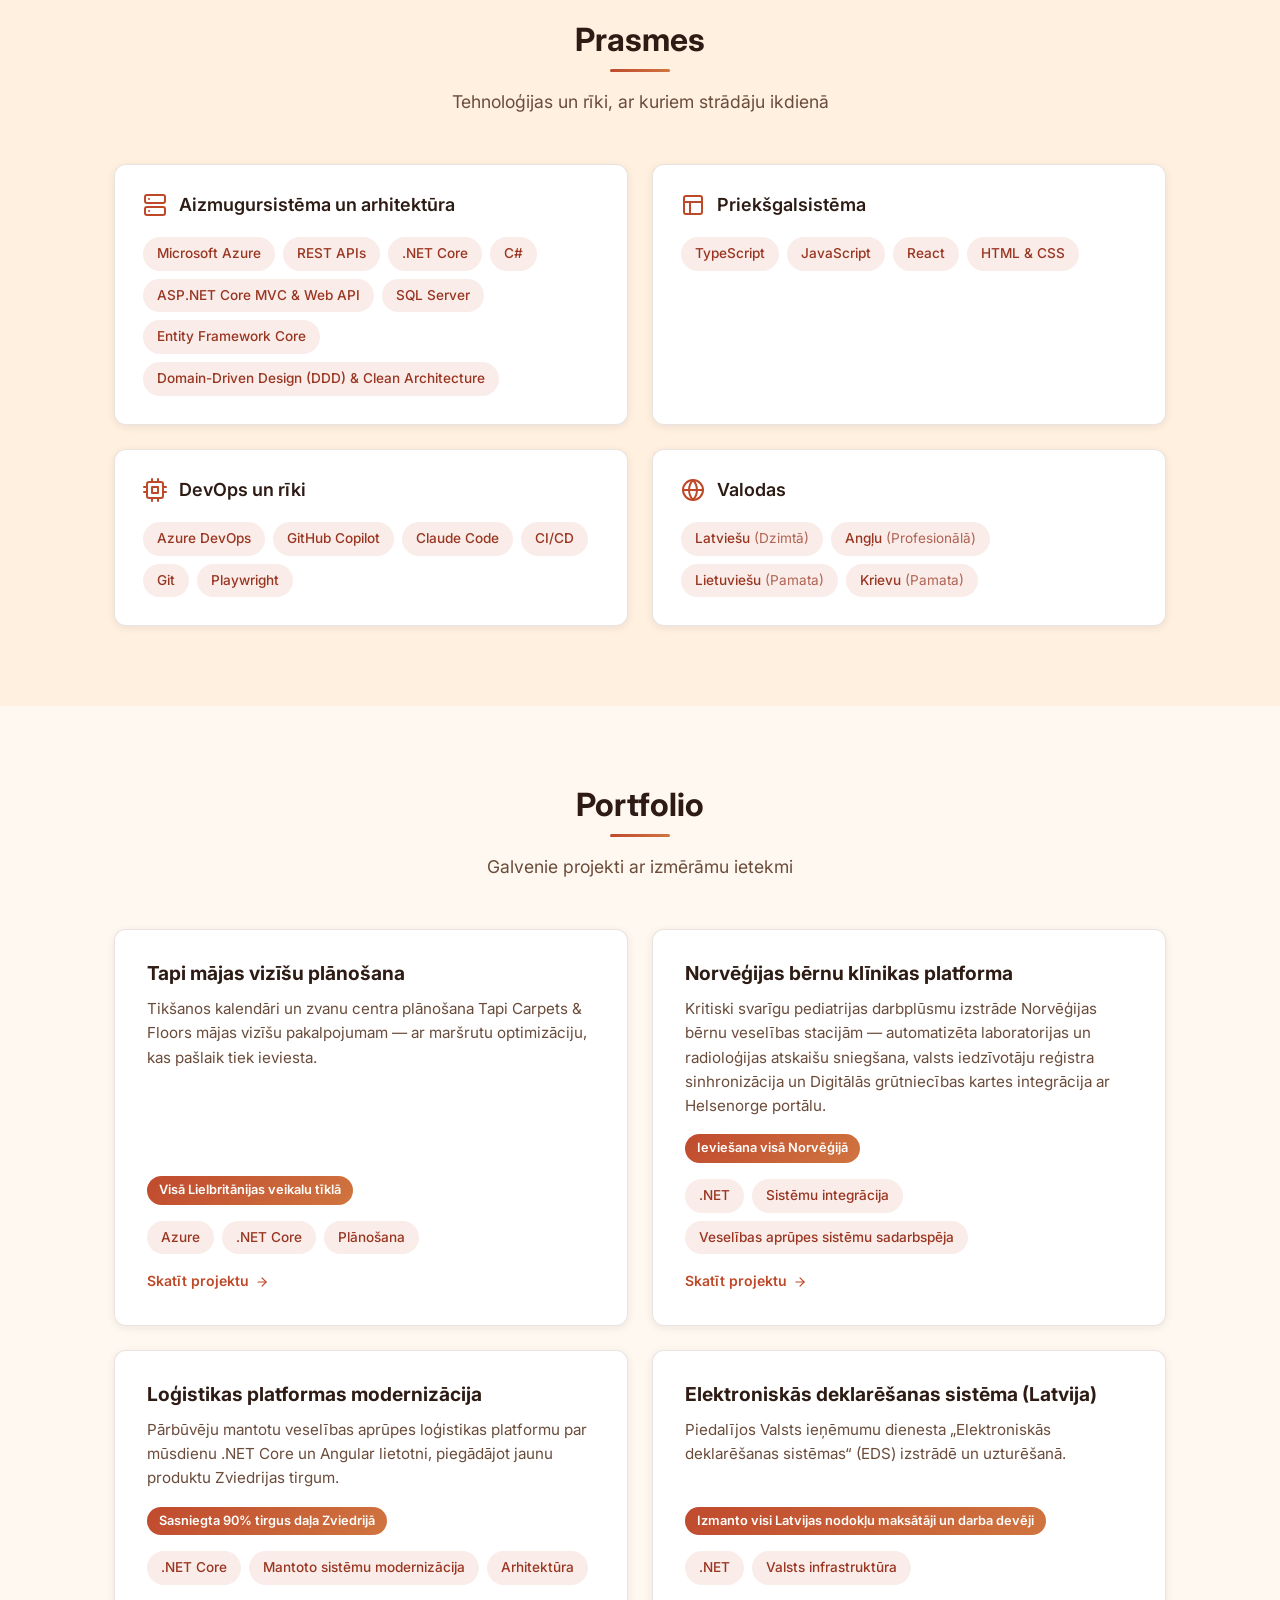
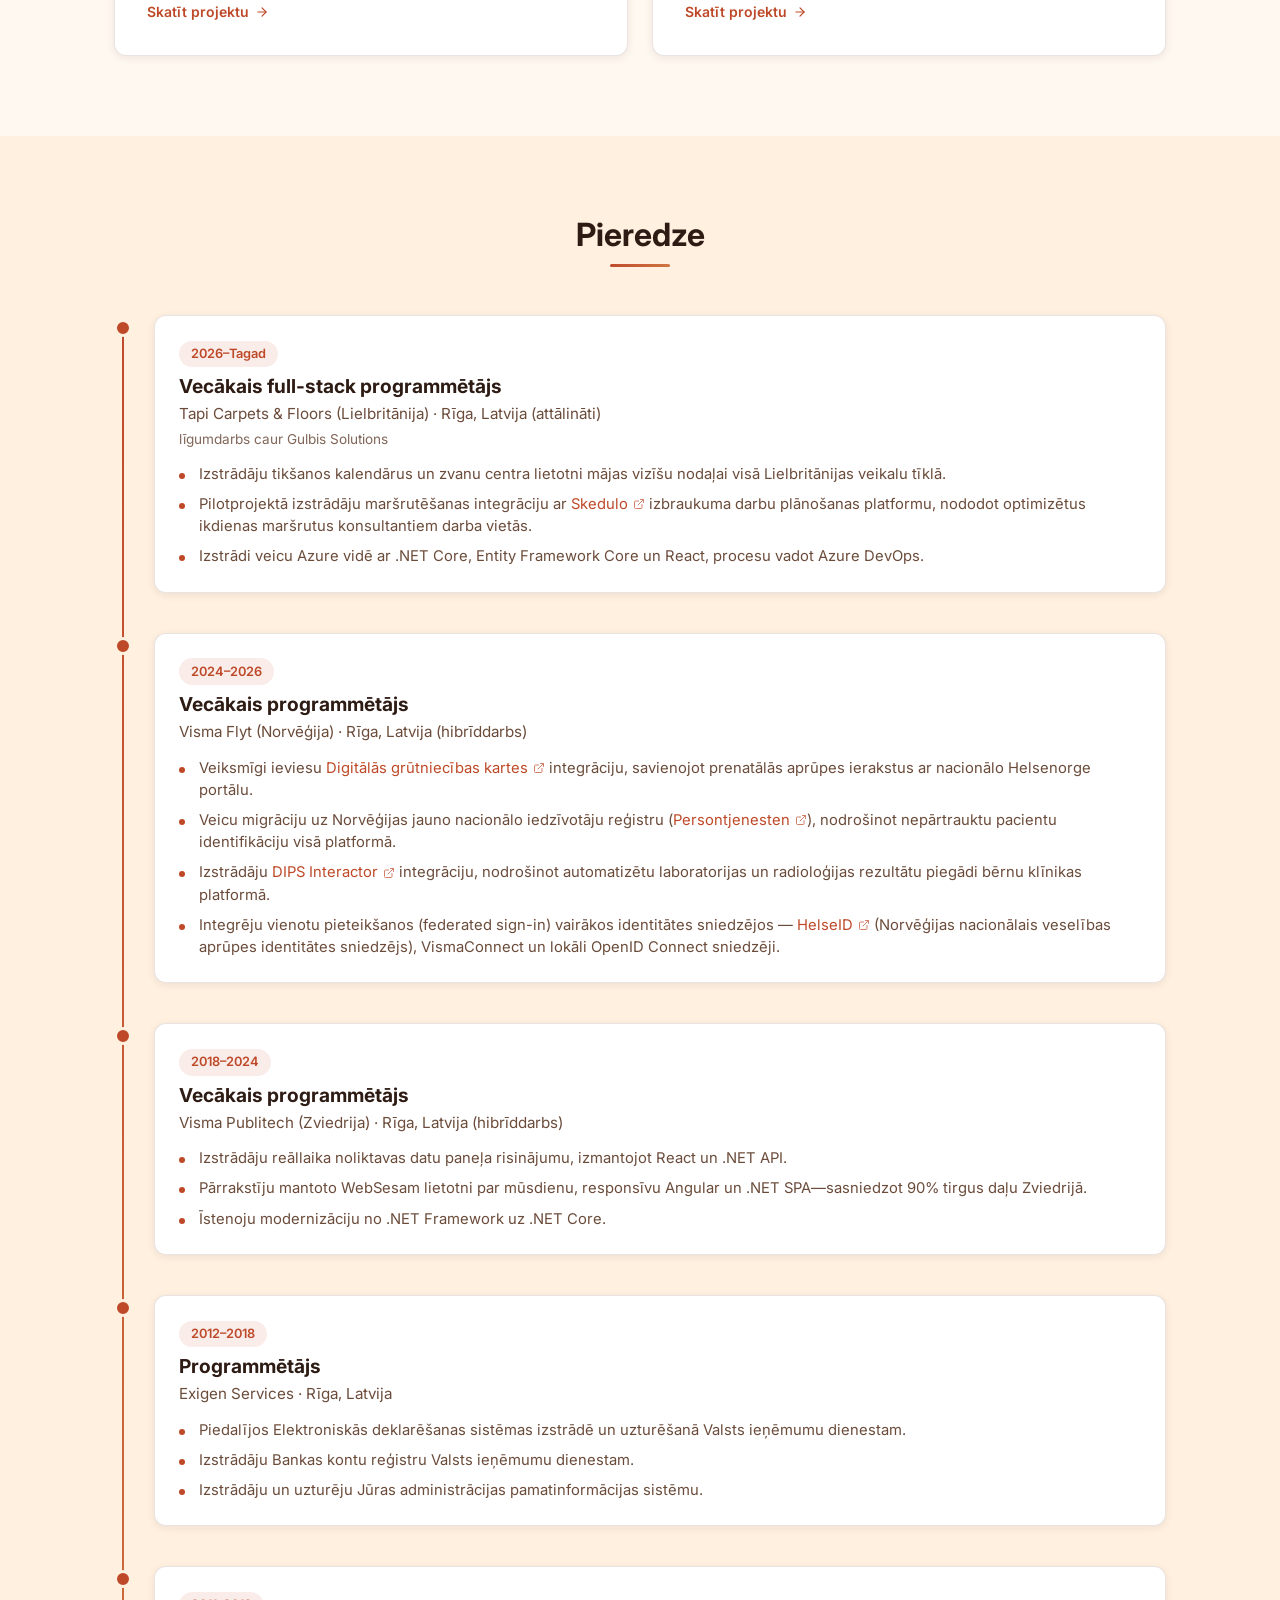
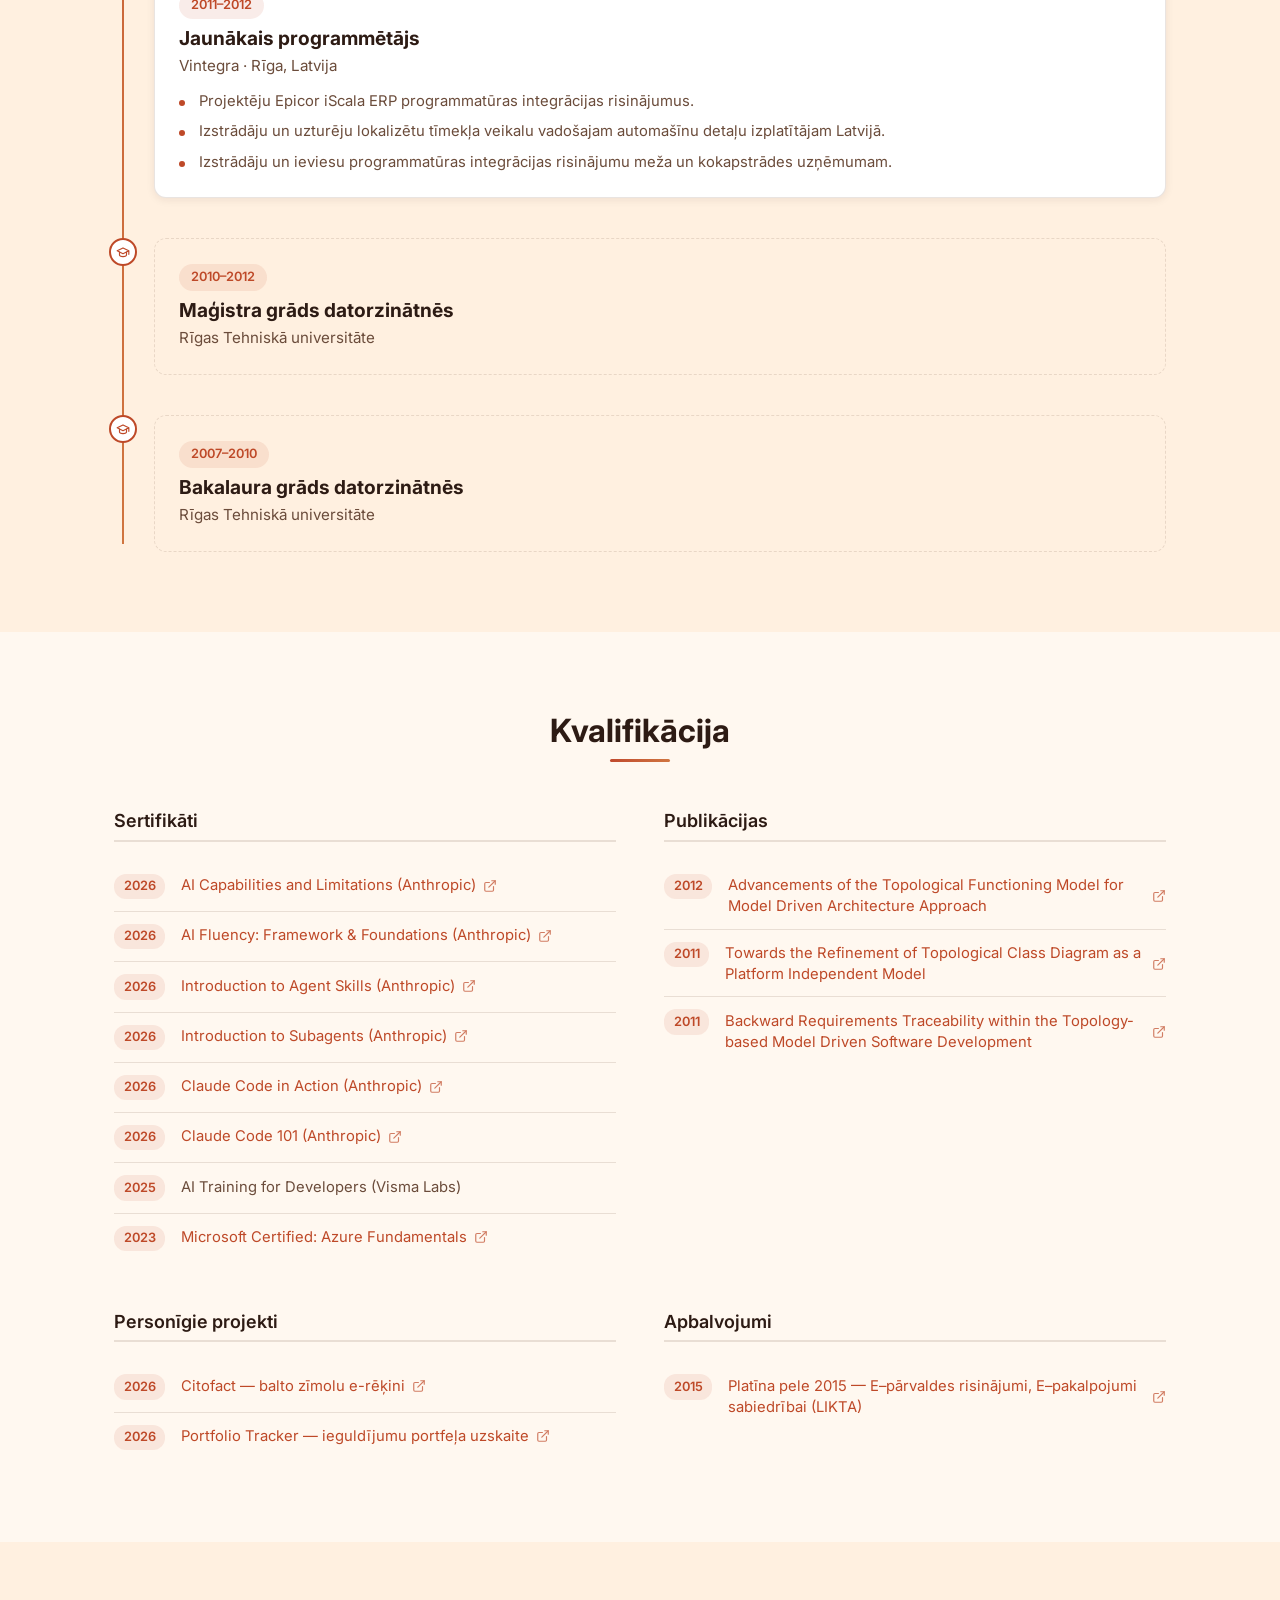
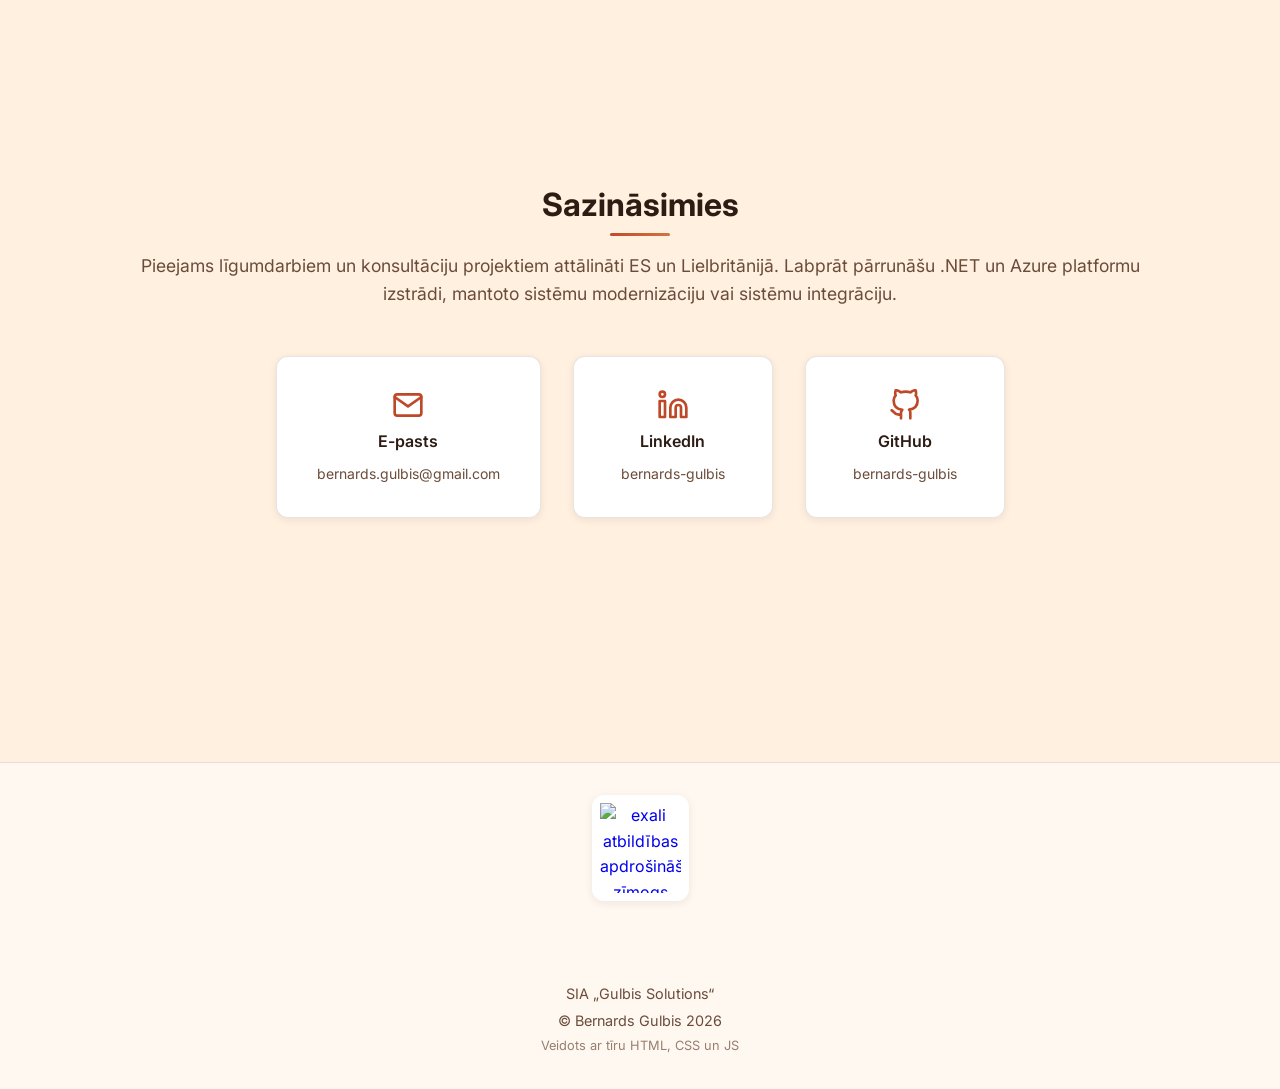
==== commit 0648b81e: "refactor: Simplify page structure, styles and scripts" ====
--- a/lv.html
+++ b/lv.html
@@ -24,6 +24,9 @@
     <link rel="preconnect" href="https://fonts.gstatic.com" crossorigin>
     <link href="https://fonts.googleapis.com/css2?family=Inter:wght@400;500;600;700&display=swap" rel="stylesheet">
     <link rel="stylesheet" href="css/style.css">
+    <!-- `defer` keeps end-of-parse execution but lets the preload scanner fetch
+         it immediately, rather than only after ~50 KB of HTML is parsed. -->
+    <script defer src="js/script.js"></script>
     <noscript><style>.reveal, .stagger > * { opacity: 1 !important; transform: none !important; }</style></noscript>
     <script>
     (function() {
@@ -103,7 +106,7 @@
                 <div class="hero__image-wrapper">
                     <picture>
                         <source srcset="assets/img/profile.webp" type="image/webp">
-                        <img src="assets/img/profile.png" alt="Bernards Gulbis, vecākais full-stack programmētājs" class="hero__image" width="280" height="280">
+                        <img src="assets/img/profile.png" alt="Bernards Gulbis, vecākais full-stack programmētājs" class="hero__image" width="280" height="280" fetchpriority="high">
                     </picture>
                 </div>
             </div>
@@ -146,7 +149,7 @@
                     <p class="section__subtitle">Tehnoloģijas un rīki, ar kuriem strādāju ikdienā</p>
                 </div>
                 <div class="skills stagger">
-                    <!-- Back-end -->
+                    <!-- Backend -->
                     <div class="skill-category">
                         <div class="skill-category__header">
                             <svg class="skill-category__icon" aria-hidden="true" xmlns="http://www.w3.org/2000/svg" width="24" height="24" viewBox="0 0 24 24" fill="none" stroke="currentColor" stroke-width="2" stroke-linecap="round" stroke-linejoin="round">
@@ -158,16 +161,17 @@
                             <h3 class="skill-category__title">Aizmugursistēma un arhitektūra</h3>
                         </div>
                         <div class="skill-category__tags">
+                            <span class="tag">Microsoft Azure</span>
                             <span class="tag">REST APIs</span>
                             <span class="tag">.NET Core</span>
                             <span class="tag">C#</span>
                             <span class="tag">ASP.NET Core MVC &amp; Web API</span>
                             <span class="tag">SQL Server</span>
-                            <span class="tag">Entity Framework &amp; NHibernate</span>
+                            <span class="tag">Entity Framework Core</span>
                             <span class="tag">Domain-Driven Design (DDD) &amp; Clean Architecture</span>
                         </div>
                     </div>
-                    <!-- Front-end -->
+                    <!-- Frontend -->
                     <div class="skill-category">
                         <div class="skill-category__header">
                             <svg class="skill-category__icon" aria-hidden="true" xmlns="http://www.w3.org/2000/svg" width="24" height="24" viewBox="0 0 24 24" fill="none" stroke="currentColor" stroke-width="2" stroke-linecap="round" stroke-linejoin="round">
@@ -181,11 +185,10 @@
                             <span class="tag">TypeScript</span>
                             <span class="tag">JavaScript</span>
                             <span class="tag">React</span>
-                            <span class="tag">Angular</span>
                             <span class="tag">HTML &amp; CSS</span>
                         </div>
                     </div>
-                    <!-- AI & Tools -->
+                    <!-- DevOps & Tools -->
                     <div class="skill-category">
                         <div class="skill-category__header">
                             <svg class="skill-category__icon" aria-hidden="true" xmlns="http://www.w3.org/2000/svg" width="24" height="24" viewBox="0 0 24 24" fill="none" stroke="currentColor" stroke-width="2" stroke-linecap="round" stroke-linejoin="round">
@@ -203,7 +206,6 @@
                             <h3 class="skill-category__title">DevOps un rīki</h3>
                         </div>
                         <div class="skill-category__tags">
-                            <span class="tag">Microsoft Azure</span>
                             <span class="tag">Azure DevOps</span>
                             <span class="tag">GitHub Copilot</span>
                             <span class="tag">Claude Code</span>
@@ -243,7 +245,7 @@
                 <div class="projects stagger">
                     <div class="project-card">
                         <h3 class="project-card__title">Tapi mājas vizīšu plānošana</h3>
-                        <p class="project-card__description">Tikšanos kalendāri un zvanu centra plānošana Tapi Carpets &amp; Floors mājas vizīšu pakalpojumam &mdash; ar maršrutu optimizāciju, kas pašlaik tiek ieviesta visā Lielbritānijas veikalu tīklā.</p>
+                        <p class="project-card__description">Tikšanos kalendāri un zvanu centra plānošana Tapi Carpets &amp; Floors mājas vizīšu pakalpojumam &mdash; ar maršrutu optimizāciju, kas pašlaik tiek ieviesta.</p>
                         <div class="project-card__impact">
                             <span class="project-card__metric">Visā Lielbritānijas veikalu tīklā</span>
                         </div>
@@ -308,7 +310,7 @@
                         <div class="timeline__dot"></div>
                         <div class="timeline__content">
                             <span class="timeline__date">2026&ndash;Tagad</span>
-                            <h3 class="timeline__title">Vecākais full-stack programmatūras inženieris</h3>
+                            <h3 class="timeline__title">Vecākais full-stack programmētājs</h3>
                             <span class="timeline__company">Tapi Carpets &amp; Floors (Lielbritānija) &middot; Rīga, Latvija (attālināti)<small class="timeline__engagement">līgumdarbs caur Gulbis Solutions</small></span>
                             <ul class="timeline__highlights" role="list">
                                 <li>Izstrādāju tikšanos kalendārus un zvanu centra lietotni mājas vizīšu nodaļai visā Lielbritānijas veikalu tīklā.</li>
@@ -418,27 +420,27 @@
                         <ul class="credentials__list" role="list">
                             <li>
                                 <span class="credentials__year">2026</span>
-                                <a class="credentials__name" href="https://verify.skilljar.com/c/ssa684zrdvke" target="_blank" rel="noopener noreferrer">AI Capabilities and Limitations (Anthropic)<svg class="credentials__link-icon" aria-hidden="true" xmlns="http://www.w3.org/2000/svg" width="14" height="14" viewBox="0 0 24 24" fill="none" stroke="currentColor" stroke-width="2" stroke-linecap="round" stroke-linejoin="round"><path d="M18 13v6a2 2 0 0 1-2 2H5a2 2 0 0 1-2-2V8a2 2 0 0 1 2-2h6"></path><polyline points="15 3 21 3 21 9"></polyline><line x1="10" y1="14" x2="21" y2="3"></line></svg><span class="sr-only">(atveras jaunā cilnē)</span></a>
-                            </li>
-                            <li>
-                                <span class="credentials__year">2026</span>
-                                <a class="credentials__name" href="https://verify.skilljar.com/c/wrxrpf8wua36" target="_blank" rel="noopener noreferrer">AI Fluency: Framework &amp; Foundations (Anthropic)<svg class="credentials__link-icon" aria-hidden="true" xmlns="http://www.w3.org/2000/svg" width="14" height="14" viewBox="0 0 24 24" fill="none" stroke="currentColor" stroke-width="2" stroke-linecap="round" stroke-linejoin="round"><path d="M18 13v6a2 2 0 0 1-2 2H5a2 2 0 0 1-2-2V8a2 2 0 0 1 2-2h6"></path><polyline points="15 3 21 3 21 9"></polyline><line x1="10" y1="14" x2="21" y2="3"></line></svg><span class="sr-only">(atveras jaunā cilnē)</span></a>
-                            </li>
-                            <li>
-                                <span class="credentials__year">2026</span>
-                                <a class="credentials__name" href="https://verify.skilljar.com/c/qh86m37kmm6q" target="_blank" rel="noopener noreferrer">Introduction to Agent Skills (Anthropic)<svg class="credentials__link-icon" aria-hidden="true" xmlns="http://www.w3.org/2000/svg" width="14" height="14" viewBox="0 0 24 24" fill="none" stroke="currentColor" stroke-width="2" stroke-linecap="round" stroke-linejoin="round"><path d="M18 13v6a2 2 0 0 1-2 2H5a2 2 0 0 1-2-2V8a2 2 0 0 1 2-2h6"></path><polyline points="15 3 21 3 21 9"></polyline><line x1="10" y1="14" x2="21" y2="3"></line></svg><span class="sr-only">(atveras jaunā cilnē)</span></a>
-                            </li>
-                            <li>
-                                <span class="credentials__year">2026</span>
-                                <a class="credentials__name" href="https://verify.skilljar.com/c/srx2nott9ah3" target="_blank" rel="noopener noreferrer">Introduction to Subagents (Anthropic)<svg class="credentials__link-icon" aria-hidden="true" xmlns="http://www.w3.org/2000/svg" width="14" height="14" viewBox="0 0 24 24" fill="none" stroke="currentColor" stroke-width="2" stroke-linecap="round" stroke-linejoin="round"><path d="M18 13v6a2 2 0 0 1-2 2H5a2 2 0 0 1-2-2V8a2 2 0 0 1 2-2h6"></path><polyline points="15 3 21 3 21 9"></polyline><line x1="10" y1="14" x2="21" y2="3"></line></svg><span class="sr-only">(atveras jaunā cilnē)</span></a>
-                            </li>
-                            <li>
-                                <span class="credentials__year">2026</span>
-                                <a class="credentials__name" href="https://verify.skilljar.com/c/ytcch4j3did5" target="_blank" rel="noopener noreferrer">Claude Code in Action (Anthropic)<svg class="credentials__link-icon" aria-hidden="true" xmlns="http://www.w3.org/2000/svg" width="14" height="14" viewBox="0 0 24 24" fill="none" stroke="currentColor" stroke-width="2" stroke-linecap="round" stroke-linejoin="round"><path d="M18 13v6a2 2 0 0 1-2 2H5a2 2 0 0 1-2-2V8a2 2 0 0 1 2-2h6"></path><polyline points="15 3 21 3 21 9"></polyline><line x1="10" y1="14" x2="21" y2="3"></line></svg><span class="sr-only">(atveras jaunā cilnē)</span></a>
-                            </li>
-                            <li>
-                                <span class="credentials__year">2026</span>
-                                <a class="credentials__name" href="https://verify.skilljar.com/c/4d2aqej3r458" target="_blank" rel="noopener noreferrer">Claude Code 101 (Anthropic)<svg class="credentials__link-icon" aria-hidden="true" xmlns="http://www.w3.org/2000/svg" width="14" height="14" viewBox="0 0 24 24" fill="none" stroke="currentColor" stroke-width="2" stroke-linecap="round" stroke-linejoin="round"><path d="M18 13v6a2 2 0 0 1-2 2H5a2 2 0 0 1-2-2V8a2 2 0 0 1 2-2h6"></path><polyline points="15 3 21 3 21 9"></polyline><line x1="10" y1="14" x2="21" y2="3"></line></svg><span class="sr-only">(atveras jaunā cilnē)</span></a>
+                                <a class="credentials__name" href="https://verify.skilljar.com/c/ssa684zrdvke" target="_blank" rel="noopener noreferrer">AI Capabilities and Limitations (Anthropic)<svg class="external-link-icon" aria-hidden="true" xmlns="http://www.w3.org/2000/svg" width="14" height="14" viewBox="0 0 24 24" fill="none" stroke="currentColor" stroke-width="2" stroke-linecap="round" stroke-linejoin="round"><path d="M18 13v6a2 2 0 0 1-2 2H5a2 2 0 0 1-2-2V8a2 2 0 0 1 2-2h6"></path><polyline points="15 3 21 3 21 9"></polyline><line x1="10" y1="14" x2="21" y2="3"></line></svg><span class="sr-only">(atveras jaunā cilnē)</span></a>
+                            </li>
+                            <li>
+                                <span class="credentials__year">2026</span>
+                                <a class="credentials__name" href="https://verify.skilljar.com/c/wrxrpf8wua36" target="_blank" rel="noopener noreferrer">AI Fluency: Framework &amp; Foundations (Anthropic)<svg class="external-link-icon" aria-hidden="true" xmlns="http://www.w3.org/2000/svg" width="14" height="14" viewBox="0 0 24 24" fill="none" stroke="currentColor" stroke-width="2" stroke-linecap="round" stroke-linejoin="round"><path d="M18 13v6a2 2 0 0 1-2 2H5a2 2 0 0 1-2-2V8a2 2 0 0 1 2-2h6"></path><polyline points="15 3 21 3 21 9"></polyline><line x1="10" y1="14" x2="21" y2="3"></line></svg><span class="sr-only">(atveras jaunā cilnē)</span></a>
+                            </li>
+                            <li>
+                                <span class="credentials__year">2026</span>
+                                <a class="credentials__name" href="https://verify.skilljar.com/c/qh86m37kmm6q" target="_blank" rel="noopener noreferrer">Introduction to Agent Skills (Anthropic)<svg class="external-link-icon" aria-hidden="true" xmlns="http://www.w3.org/2000/svg" width="14" height="14" viewBox="0 0 24 24" fill="none" stroke="currentColor" stroke-width="2" stroke-linecap="round" stroke-linejoin="round"><path d="M18 13v6a2 2 0 0 1-2 2H5a2 2 0 0 1-2-2V8a2 2 0 0 1 2-2h6"></path><polyline points="15 3 21 3 21 9"></polyline><line x1="10" y1="14" x2="21" y2="3"></line></svg><span class="sr-only">(atveras jaunā cilnē)</span></a>
+                            </li>
+                            <li>
+                                <span class="credentials__year">2026</span>
+                                <a class="credentials__name" href="https://verify.skilljar.com/c/srx2nott9ah3" target="_blank" rel="noopener noreferrer">Introduction to Subagents (Anthropic)<svg class="external-link-icon" aria-hidden="true" xmlns="http://www.w3.org/2000/svg" width="14" height="14" viewBox="0 0 24 24" fill="none" stroke="currentColor" stroke-width="2" stroke-linecap="round" stroke-linejoin="round"><path d="M18 13v6a2 2 0 0 1-2 2H5a2 2 0 0 1-2-2V8a2 2 0 0 1 2-2h6"></path><polyline points="15 3 21 3 21 9"></polyline><line x1="10" y1="14" x2="21" y2="3"></line></svg><span class="sr-only">(atveras jaunā cilnē)</span></a>
+                            </li>
+                            <li>
+                                <span class="credentials__year">2026</span>
+                                <a class="credentials__name" href="https://verify.skilljar.com/c/ytcch4j3did5" target="_blank" rel="noopener noreferrer">Claude Code in Action (Anthropic)<svg class="external-link-icon" aria-hidden="true" xmlns="http://www.w3.org/2000/svg" width="14" height="14" viewBox="0 0 24 24" fill="none" stroke="currentColor" stroke-width="2" stroke-linecap="round" stroke-linejoin="round"><path d="M18 13v6a2 2 0 0 1-2 2H5a2 2 0 0 1-2-2V8a2 2 0 0 1 2-2h6"></path><polyline points="15 3 21 3 21 9"></polyline><line x1="10" y1="14" x2="21" y2="3"></line></svg><span class="sr-only">(atveras jaunā cilnē)</span></a>
+                            </li>
+                            <li>
+                                <span class="credentials__year">2026</span>
+                                <a class="credentials__name" href="https://verify.skilljar.com/c/4d2aqej3r458" target="_blank" rel="noopener noreferrer">Claude Code 101 (Anthropic)<svg class="external-link-icon" aria-hidden="true" xmlns="http://www.w3.org/2000/svg" width="14" height="14" viewBox="0 0 24 24" fill="none" stroke="currentColor" stroke-width="2" stroke-linecap="round" stroke-linejoin="round"><path d="M18 13v6a2 2 0 0 1-2 2H5a2 2 0 0 1-2-2V8a2 2 0 0 1 2-2h6"></path><polyline points="15 3 21 3 21 9"></polyline><line x1="10" y1="14" x2="21" y2="3"></line></svg><span class="sr-only">(atveras jaunā cilnē)</span></a>
                             </li>
                             <li>
                                 <span class="credentials__year">2025</span>
@@ -446,7 +448,7 @@
                             </li>
                             <li>
                                 <span class="credentials__year">2023</span>
-                                <a class="credentials__name" href="https://www.credly.com/badges/a0c8dd83-7158-483b-9798-73479edd72c0" target="_blank" rel="noopener noreferrer">Microsoft Certified: Azure Fundamentals<svg class="credentials__link-icon" aria-hidden="true" xmlns="http://www.w3.org/2000/svg" width="14" height="14" viewBox="0 0 24 24" fill="none" stroke="currentColor" stroke-width="2" stroke-linecap="round" stroke-linejoin="round"><path d="M18 13v6a2 2 0 0 1-2 2H5a2 2 0 0 1-2-2V8a2 2 0 0 1 2-2h6"></path><polyline points="15 3 21 3 21 9"></polyline><line x1="10" y1="14" x2="21" y2="3"></line></svg><span class="sr-only">(atveras jaunā cilnē)</span></a>
+                                <a class="credentials__name" href="https://www.credly.com/badges/a0c8dd83-7158-483b-9798-73479edd72c0" target="_blank" rel="noopener noreferrer">Microsoft Certified: Azure Fundamentals<svg class="external-link-icon" aria-hidden="true" xmlns="http://www.w3.org/2000/svg" width="14" height="14" viewBox="0 0 24 24" fill="none" stroke="currentColor" stroke-width="2" stroke-linecap="round" stroke-linejoin="round"><path d="M18 13v6a2 2 0 0 1-2 2H5a2 2 0 0 1-2-2V8a2 2 0 0 1 2-2h6"></path><polyline points="15 3 21 3 21 9"></polyline><line x1="10" y1="14" x2="21" y2="3"></line></svg><span class="sr-only">(atveras jaunā cilnē)</span></a>
                             </li>
                         </ul>
                     </div>
@@ -455,15 +457,15 @@
                         <ul class="credentials__list" role="list">
                             <li>
                                 <span class="credentials__year">2012</span>
-                                <a class="credentials__name" href="https://www.scitepress.org/PublicationsDetail.aspx?ID=uH6opMlsEcE=&amp;t=1" target="_blank" rel="noopener noreferrer">Advancements of the Topological Functioning Model for Model Driven Architecture Approach<svg class="credentials__link-icon" aria-hidden="true" xmlns="http://www.w3.org/2000/svg" width="14" height="14" viewBox="0 0 24 24" fill="none" stroke="currentColor" stroke-width="2" stroke-linecap="round" stroke-linejoin="round"><path d="M18 13v6a2 2 0 0 1-2 2H5a2 2 0 0 1-2-2V8a2 2 0 0 1 2-2h6"></path><polyline points="15 3 21 3 21 9"></polyline><line x1="10" y1="14" x2="21" y2="3"></line></svg><span class="sr-only">(atveras jaunā cilnē)</span></a>
+                                <a class="credentials__name" href="https://www.scitepress.org/PublicationsDetail.aspx?ID=uH6opMlsEcE=&amp;t=1" target="_blank" rel="noopener noreferrer">Advancements of the Topological Functioning Model for Model Driven Architecture Approach<svg class="external-link-icon" aria-hidden="true" xmlns="http://www.w3.org/2000/svg" width="14" height="14" viewBox="0 0 24 24" fill="none" stroke="currentColor" stroke-width="2" stroke-linecap="round" stroke-linejoin="round"><path d="M18 13v6a2 2 0 0 1-2 2H5a2 2 0 0 1-2-2V8a2 2 0 0 1 2-2h6"></path><polyline points="15 3 21 3 21 9"></polyline><line x1="10" y1="14" x2="21" y2="3"></line></svg><span class="sr-only">(atveras jaunā cilnē)</span></a>
                             </li>
                             <li>
                                 <span class="credentials__year">2011</span>
-                                <a class="credentials__name" href="https://www.scitepress.org/PublicationsDetail.aspx?ID=5UR68TwdpHE=&amp;t=1" target="_blank" rel="noopener noreferrer">Towards the Refinement of Topological Class Diagram as a Platform Independent Model<svg class="credentials__link-icon" aria-hidden="true" xmlns="http://www.w3.org/2000/svg" width="14" height="14" viewBox="0 0 24 24" fill="none" stroke="currentColor" stroke-width="2" stroke-linecap="round" stroke-linejoin="round"><path d="M18 13v6a2 2 0 0 1-2 2H5a2 2 0 0 1-2-2V8a2 2 0 0 1 2-2h6"></path><polyline points="15 3 21 3 21 9"></polyline><line x1="10" y1="14" x2="21" y2="3"></line></svg><span class="sr-only">(atveras jaunā cilnē)</span></a>
+                                <a class="credentials__name" href="https://www.scitepress.org/PublicationsDetail.aspx?ID=5UR68TwdpHE=&amp;t=1" target="_blank" rel="noopener noreferrer">Towards the Refinement of Topological Class Diagram as a Platform Independent Model<svg class="external-link-icon" aria-hidden="true" xmlns="http://www.w3.org/2000/svg" width="14" height="14" viewBox="0 0 24 24" fill="none" stroke="currentColor" stroke-width="2" stroke-linecap="round" stroke-linejoin="round"><path d="M18 13v6a2 2 0 0 1-2 2H5a2 2 0 0 1-2-2V8a2 2 0 0 1 2-2h6"></path><polyline points="15 3 21 3 21 9"></polyline><line x1="10" y1="14" x2="21" y2="3"></line></svg><span class="sr-only">(atveras jaunā cilnē)</span></a>
                             </li>
                             <li>
                                 <span class="credentials__year">2011</span>
-                                <a class="credentials__name" href="https://www.scitepress.org/PublicationsDetail.aspx?ID=cq5BhFT2qug=&amp;t=1" target="_blank" rel="noopener noreferrer">Backward Requirements Traceability within the Topology-based Model Driven Software Development<svg class="credentials__link-icon" aria-hidden="true" xmlns="http://www.w3.org/2000/svg" width="14" height="14" viewBox="0 0 24 24" fill="none" stroke="currentColor" stroke-width="2" stroke-linecap="round" stroke-linejoin="round"><path d="M18 13v6a2 2 0 0 1-2 2H5a2 2 0 0 1-2-2V8a2 2 0 0 1 2-2h6"></path><polyline points="15 3 21 3 21 9"></polyline><line x1="10" y1="14" x2="21" y2="3"></line></svg><span class="sr-only">(atveras jaunā cilnē)</span></a>
+                                <a class="credentials__name" href="https://www.scitepress.org/PublicationsDetail.aspx?ID=cq5BhFT2qug=&amp;t=1" target="_blank" rel="noopener noreferrer">Backward Requirements Traceability within the Topology-based Model Driven Software Development<svg class="external-link-icon" aria-hidden="true" xmlns="http://www.w3.org/2000/svg" width="14" height="14" viewBox="0 0 24 24" fill="none" stroke="currentColor" stroke-width="2" stroke-linecap="round" stroke-linejoin="round"><path d="M18 13v6a2 2 0 0 1-2 2H5a2 2 0 0 1-2-2V8a2 2 0 0 1 2-2h6"></path><polyline points="15 3 21 3 21 9"></polyline><line x1="10" y1="14" x2="21" y2="3"></line></svg><span class="sr-only">(atveras jaunā cilnē)</span></a>
                             </li>
                         </ul>
                     </div>
@@ -472,11 +474,11 @@
                         <ul class="credentials__list" role="list">
                             <li>
                                 <span class="credentials__year">2026</span>
-                                <a class="credentials__name" href="https://citofact.com" target="_blank" rel="noopener noreferrer">Citofact &mdash; balto zīmolu e-rēķini Vācijai, Austrijai un Šveicei<svg class="credentials__link-icon" aria-hidden="true" xmlns="http://www.w3.org/2000/svg" width="14" height="14" viewBox="0 0 24 24" fill="none" stroke="currentColor" stroke-width="2" stroke-linecap="round" stroke-linejoin="round"><path d="M18 13v6a2 2 0 0 1-2 2H5a2 2 0 0 1-2-2V8a2 2 0 0 1 2-2h6"></path><polyline points="15 3 21 3 21 9"></polyline><line x1="10" y1="14" x2="21" y2="3"></line></svg><span class="sr-only">(atveras jaunā cilnē)</span></a>
-                            </li>
-                            <li>
-                                <span class="credentials__year">2026</span>
-                                <a class="credentials__name" href="https://portfolio-tracker-v4.vercel.app" target="_blank" rel="noopener noreferrer">Portfolio Tracker &mdash; ieguldījumu portfeļa uzskaite<svg class="credentials__link-icon" aria-hidden="true" xmlns="http://www.w3.org/2000/svg" width="14" height="14" viewBox="0 0 24 24" fill="none" stroke="currentColor" stroke-width="2" stroke-linecap="round" stroke-linejoin="round"><path d="M18 13v6a2 2 0 0 1-2 2H5a2 2 0 0 1-2-2V8a2 2 0 0 1 2-2h6"></path><polyline points="15 3 21 3 21 9"></polyline><line x1="10" y1="14" x2="21" y2="3"></line></svg><span class="sr-only">(atveras jaunā cilnē)</span></a>
+                                <a class="credentials__name" href="https://citofact.com" target="_blank" rel="noopener noreferrer">Citofact &mdash; balto zīmolu e-rēķini<svg class="external-link-icon" aria-hidden="true" xmlns="http://www.w3.org/2000/svg" width="14" height="14" viewBox="0 0 24 24" fill="none" stroke="currentColor" stroke-width="2" stroke-linecap="round" stroke-linejoin="round"><path d="M18 13v6a2 2 0 0 1-2 2H5a2 2 0 0 1-2-2V8a2 2 0 0 1 2-2h6"></path><polyline points="15 3 21 3 21 9"></polyline><line x1="10" y1="14" x2="21" y2="3"></line></svg><span class="sr-only">(atveras jaunā cilnē)</span></a>
+                            </li>
+                            <li>
+                                <span class="credentials__year">2026</span>
+                                <a class="credentials__name" href="https://portfolio-tracker-v4.vercel.app" target="_blank" rel="noopener noreferrer">Portfolio Tracker &mdash; ieguldījumu portfeļa uzskaite<svg class="external-link-icon" aria-hidden="true" xmlns="http://www.w3.org/2000/svg" width="14" height="14" viewBox="0 0 24 24" fill="none" stroke="currentColor" stroke-width="2" stroke-linecap="round" stroke-linejoin="round"><path d="M18 13v6a2 2 0 0 1-2 2H5a2 2 0 0 1-2-2V8a2 2 0 0 1 2-2h6"></path><polyline points="15 3 21 3 21 9"></polyline><line x1="10" y1="14" x2="21" y2="3"></line></svg><span class="sr-only">(atveras jaunā cilnē)</span></a>
                             </li>
                         </ul>
                     </div>
@@ -485,7 +487,7 @@
                         <ul class="credentials__list" role="list">
                             <li>
                                 <span class="credentials__year">2015</span>
-                                <a class="credentials__name" href="https://likta.lv/platina-pele/" target="_blank" rel="noopener noreferrer">Platīna pele 2015 &mdash; E–pārvaldes risinājumi, E–pakalpojumi sabiedrībai (LIKTA)<svg class="credentials__link-icon" aria-hidden="true" xmlns="http://www.w3.org/2000/svg" width="14" height="14" viewBox="0 0 24 24" fill="none" stroke="currentColor" stroke-width="2" stroke-linecap="round" stroke-linejoin="round"><path d="M18 13v6a2 2 0 0 1-2 2H5a2 2 0 0 1-2-2V8a2 2 0 0 1 2-2h6"></path><polyline points="15 3 21 3 21 9"></polyline><line x1="10" y1="14" x2="21" y2="3"></line></svg><span class="sr-only">(atveras jaunā cilnē)</span></a>
+                                <a class="credentials__name" href="https://likta.lv/platina-pele/" target="_blank" rel="noopener noreferrer">Platīna pele 2015 &mdash; E–pārvaldes risinājumi, E–pakalpojumi sabiedrībai (LIKTA)<svg class="external-link-icon" aria-hidden="true" xmlns="http://www.w3.org/2000/svg" width="14" height="14" viewBox="0 0 24 24" fill="none" stroke="currentColor" stroke-width="2" stroke-linecap="round" stroke-linejoin="round"><path d="M18 13v6a2 2 0 0 1-2 2H5a2 2 0 0 1-2-2V8a2 2 0 0 1 2-2h6"></path><polyline points="15 3 21 3 21 9"></polyline><line x1="10" y1="14" x2="21" y2="3"></line></svg><span class="sr-only">(atveras jaunā cilnē)</span></a>
                             </li>
                         </ul>
                     </div>
@@ -548,6 +550,5 @@
             <p class="footer__note">Veidots ar tīru HTML, CSS un JS</p>
         </div>
     </footer>
-    <script src="js/script.js"></script>
 </body>
 </html>
--- a/css/style.css
+++ b/css/style.css
@@ -45,7 +45,6 @@
     --text-primary: #F5E6D8;
     --text-secondary: #C4A88E;
     --accent: #F07B5C;
-    --accent-hover: #FF9070;
     --gradient-start: #C84E30;
     --gradient-end: #F4845F;
     --nav-bg: rgba(26, 18, 22, 0.95);
@@ -111,6 +110,41 @@
 
 .section--alt {
     background-color: var(--bg-secondary);
+}
+
+/* --- Shared card surface --- */
+
+/* One definition of the raised-panel look, opted into by each component below.
+   Padding and layout stay with the components; only the surface is shared, so
+   changing the radius or shadow is a single edit rather than five. */
+.stat-card,
+.skill-category,
+.project-card,
+.timeline__content,
+.contact__link {
+    background: var(--card-bg);
+    border: 1px solid var(--border-color);
+    border-radius: 12px;
+    box-shadow: 0 2px 8px var(--card-shadow);
+}
+
+/* `.timeline__content` is deliberately absent: the timeline is a reading
+   surface, not an interactive one, so it takes the panel but not the lift. */
+.stat-card,
+.skill-category,
+.project-card,
+.contact__link,
+.footer__seal {
+    transition: transform 0.3s ease, box-shadow 0.3s ease, border-color 0.3s ease;
+}
+
+.stat-card:hover,
+.skill-category:hover,
+.project-card:hover,
+.contact__link:hover,
+.footer__seal:hover {
+    transform: translateY(-4px);
+    box-shadow: 0 8px 24px var(--card-shadow);
 }
 
 .section__header {
@@ -254,7 +288,6 @@
 
 .lang-toggle__link {
     color: var(--text-secondary);
-    text-decoration: none;
     padding: 0.15rem 0.3rem;
     border-radius: 4px;
     transition: color 0.2s ease;
@@ -319,7 +352,11 @@
    ========================================================================== */
 
 .hero {
+    /* `dvh` second so it wins where supported: on mobile `100vh` measures the
+       viewport with browser chrome retracted, pushing the CTA below the fold.
+       Same pair as `#contact`. */
     min-height: 100vh;
+    min-height: 100dvh;
     display: flex;
     align-items: center;
     background: linear-gradient(135deg, var(--gradient-start), var(--gradient-end));
@@ -469,18 +506,8 @@
 }
 
 .stat-card {
-    background: var(--card-bg);
-    border: 1px solid var(--border-color);
-    border-radius: 12px;
     padding: 1.5rem;
     text-align: center;
-    box-shadow: 0 2px 8px var(--card-shadow);
-    transition: transform 0.3s ease, box-shadow 0.3s ease;
-}
-
-.stat-card:hover {
-    transform: translateY(-4px);
-    box-shadow: 0 8px 24px var(--card-shadow);
 }
 
 .stat-card__number {
@@ -510,17 +537,7 @@
 }
 
 .skill-category {
-    background: var(--card-bg);
-    border: 1px solid var(--border-color);
-    border-radius: 12px;
     padding: 1.75rem;
-    box-shadow: 0 2px 8px var(--card-shadow);
-    transition: transform 0.3s ease, box-shadow 0.3s ease;
-}
-
-.skill-category:hover {
-    transform: translateY(-4px);
-    box-shadow: 0 8px 24px var(--card-shadow);
 }
 
 .skill-category__header {
@@ -574,19 +591,9 @@
 }
 
 .project-card {
-    background: var(--card-bg);
-    border: 1px solid var(--border-color);
-    border-radius: 12px;
     padding: 2rem;
-    box-shadow: 0 2px 8px var(--card-shadow);
-    transition: transform 0.3s ease, box-shadow 0.3s ease;
     display: flex;
     flex-direction: column;
-}
-
-.project-card:hover {
-    transform: translateY(-4px);
-    box-shadow: 0 8px 24px var(--card-shadow);
 }
 
 .project-card__title {
@@ -603,7 +610,6 @@
     font-size: 0.875rem;
     font-weight: 600;
     color: var(--accent);
-    text-decoration: none;
     transition: gap 0.2s ease;
 }
 
@@ -698,11 +704,7 @@
 }
 
 .timeline__content {
-    background: var(--card-bg);
-    border: 1px solid var(--border-color);
-    border-radius: 12px;
     padding: 1.5rem;
-    box-shadow: 0 2px 8px var(--card-shadow);
 }
 
 .timeline__date {
@@ -767,24 +769,10 @@
     align-items: center;
     gap: 0.3rem;
     color: var(--accent);
-    text-decoration: none;
-    transition: color 0.2s ease;
 }
 
 .timeline__highlights a:hover {
     text-decoration: underline;
-}
-
-.timeline__highlights a .external-link-icon {
-    width: 12px;
-    height: 12px;
-    flex-shrink: 0;
-    opacity: 0.7;
-    transition: opacity 0.2s ease;
-}
-
-.timeline__highlights a:hover .external-link-icon {
-    opacity: 1;
 }
 
 .timeline__item--education .timeline__content {
@@ -850,24 +838,10 @@
     align-items: center;
     gap: 0.4rem;
     color: var(--accent);
-    text-decoration: none;
-    transition: color 0.2s ease;
 }
 
 a.credentials__name:hover {
     text-decoration: underline;
-}
-
-a.credentials__name .credentials__link-icon {
-    width: 14px;
-    height: 14px;
-    flex-shrink: 0;
-    opacity: 0.7;
-    transition: opacity 0.2s ease;
-}
-
-a.credentials__name:hover .credentials__link-icon {
-    opacity: 1;
 }
 
 /* ==========================================================================
@@ -897,17 +871,10 @@
     align-items: center;
     gap: 0.5rem;
     padding: 2rem 2.5rem;
-    background: var(--card-bg);
-    border: 1px solid var(--border-color);
-    border-radius: 12px;
-    box-shadow: 0 2px 8px var(--card-shadow);
-    transition: transform 0.3s ease, box-shadow 0.3s ease, border-color 0.3s ease;
     min-width: 200px;
 }
 
 .contact__link:hover {
-    transform: translateY(-4px);
-    box-shadow: 0 8px 24px var(--card-shadow);
     border-color: var(--accent);
 }
 
@@ -961,12 +928,21 @@
     background: #FFFFFF;
     border-radius: 12px;
     box-shadow: 0 2px 8px var(--card-shadow);
-    transition: transform 0.3s ease, box-shadow 0.3s ease;
-}
-
-.footer__seal:hover {
-    transform: translateY(-4px);
-    box-shadow: 0 8px 24px var(--card-shadow);
+}
+
+/* --- Shared external-link icon --- */
+
+/* Used by timeline highlights and credentials links alike. Size comes from each
+   SVG's own width/height attributes (12px inline, 14px in credentials) so it
+   isn't stated twice. */
+.external-link-icon {
+    flex-shrink: 0;
+    opacity: 0.7;
+    transition: opacity 0.2s ease;
+}
+
+a:hover .external-link-icon {
+    opacity: 1;
 }
 
 /* --- Screen reader only utility --- */
@@ -1038,7 +1014,10 @@
 .stagger.visible > *:nth-child(3) { transition-delay: 100ms; }
 .stagger.visible > *:nth-child(4) { transition-delay: 150ms; }
 .stagger.visible > *:nth-child(5) { transition-delay: 200ms; }
-.stagger.visible > *:nth-child(6) { transition-delay: 250ms; }
+/* `n+6` rather than a literal 6 so containers longer than six children (the
+   timeline already has seven) cap at the last delay instead of falling
+   through to 0ms and revealing out of order. */
+.stagger.visible > *:nth-child(n+6) { transition-delay: 250ms; }
 
 .stagger.visible > * {
     opacity: 1;
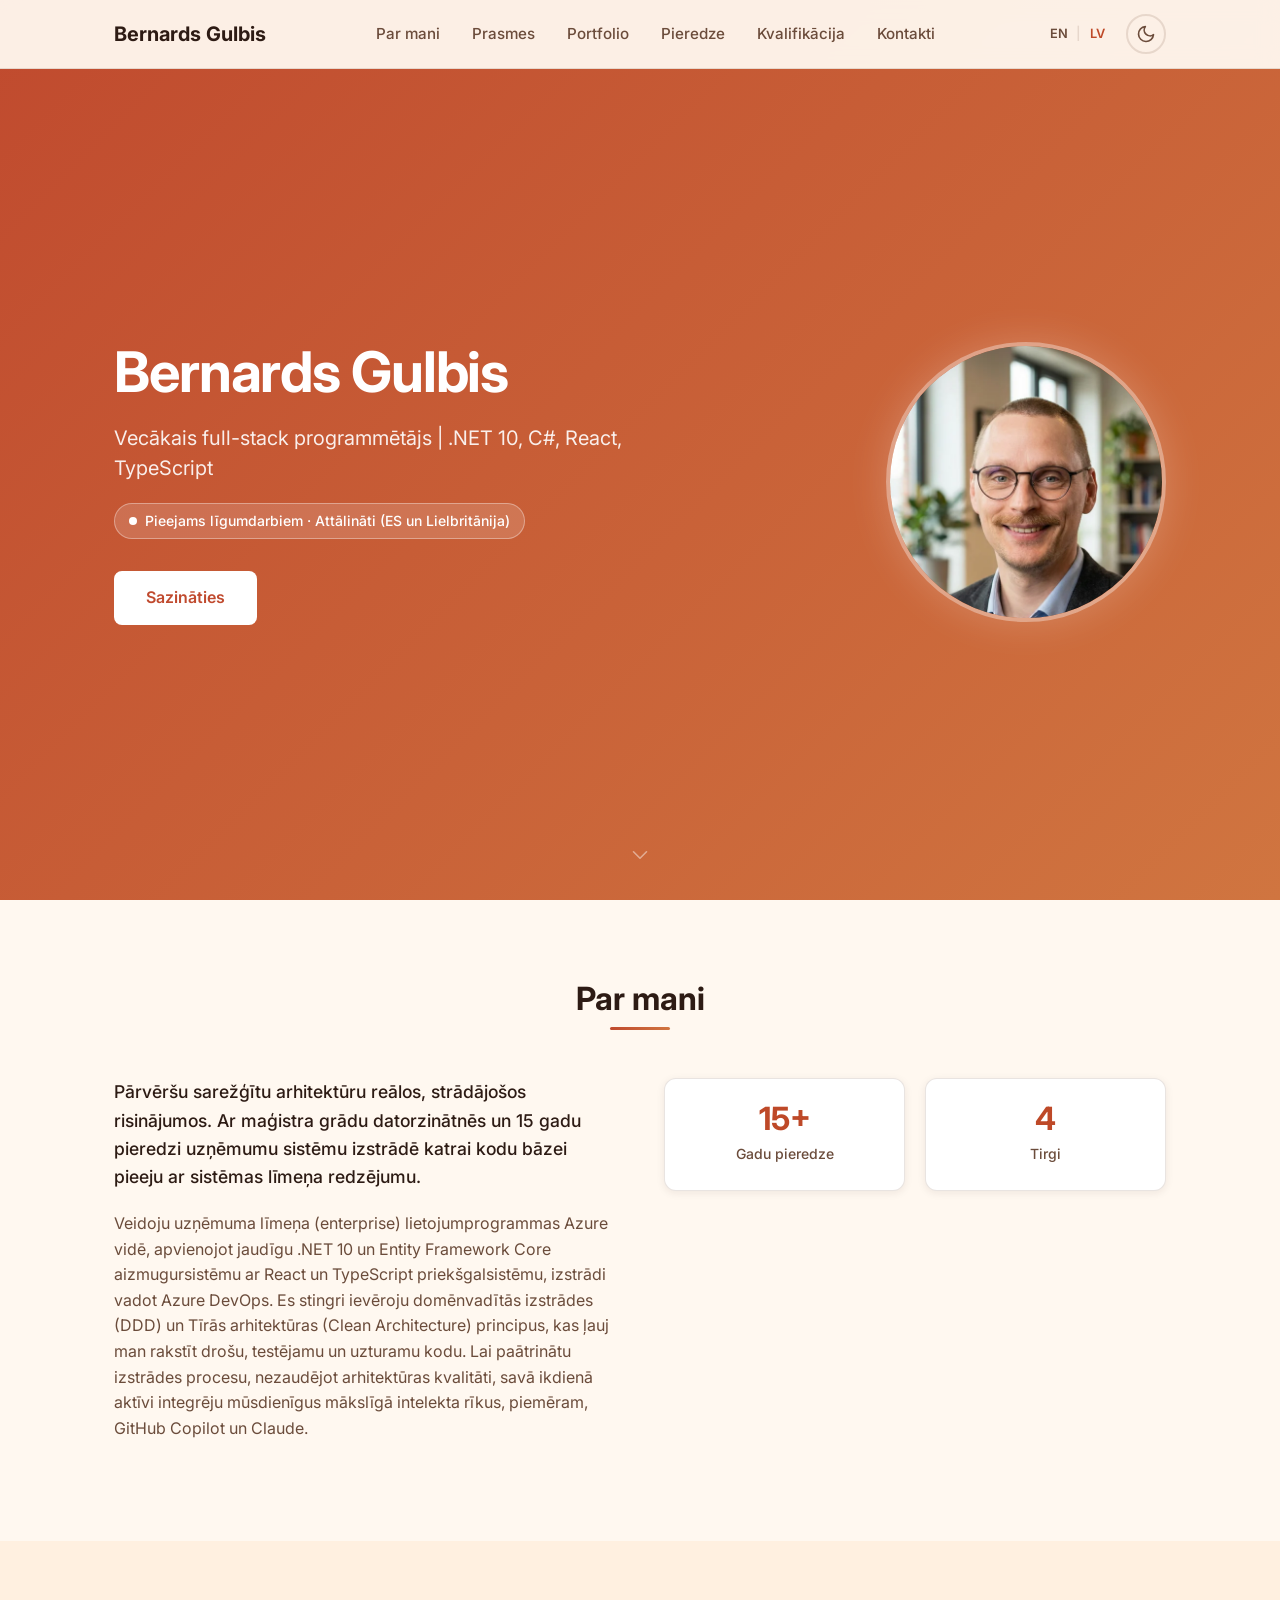
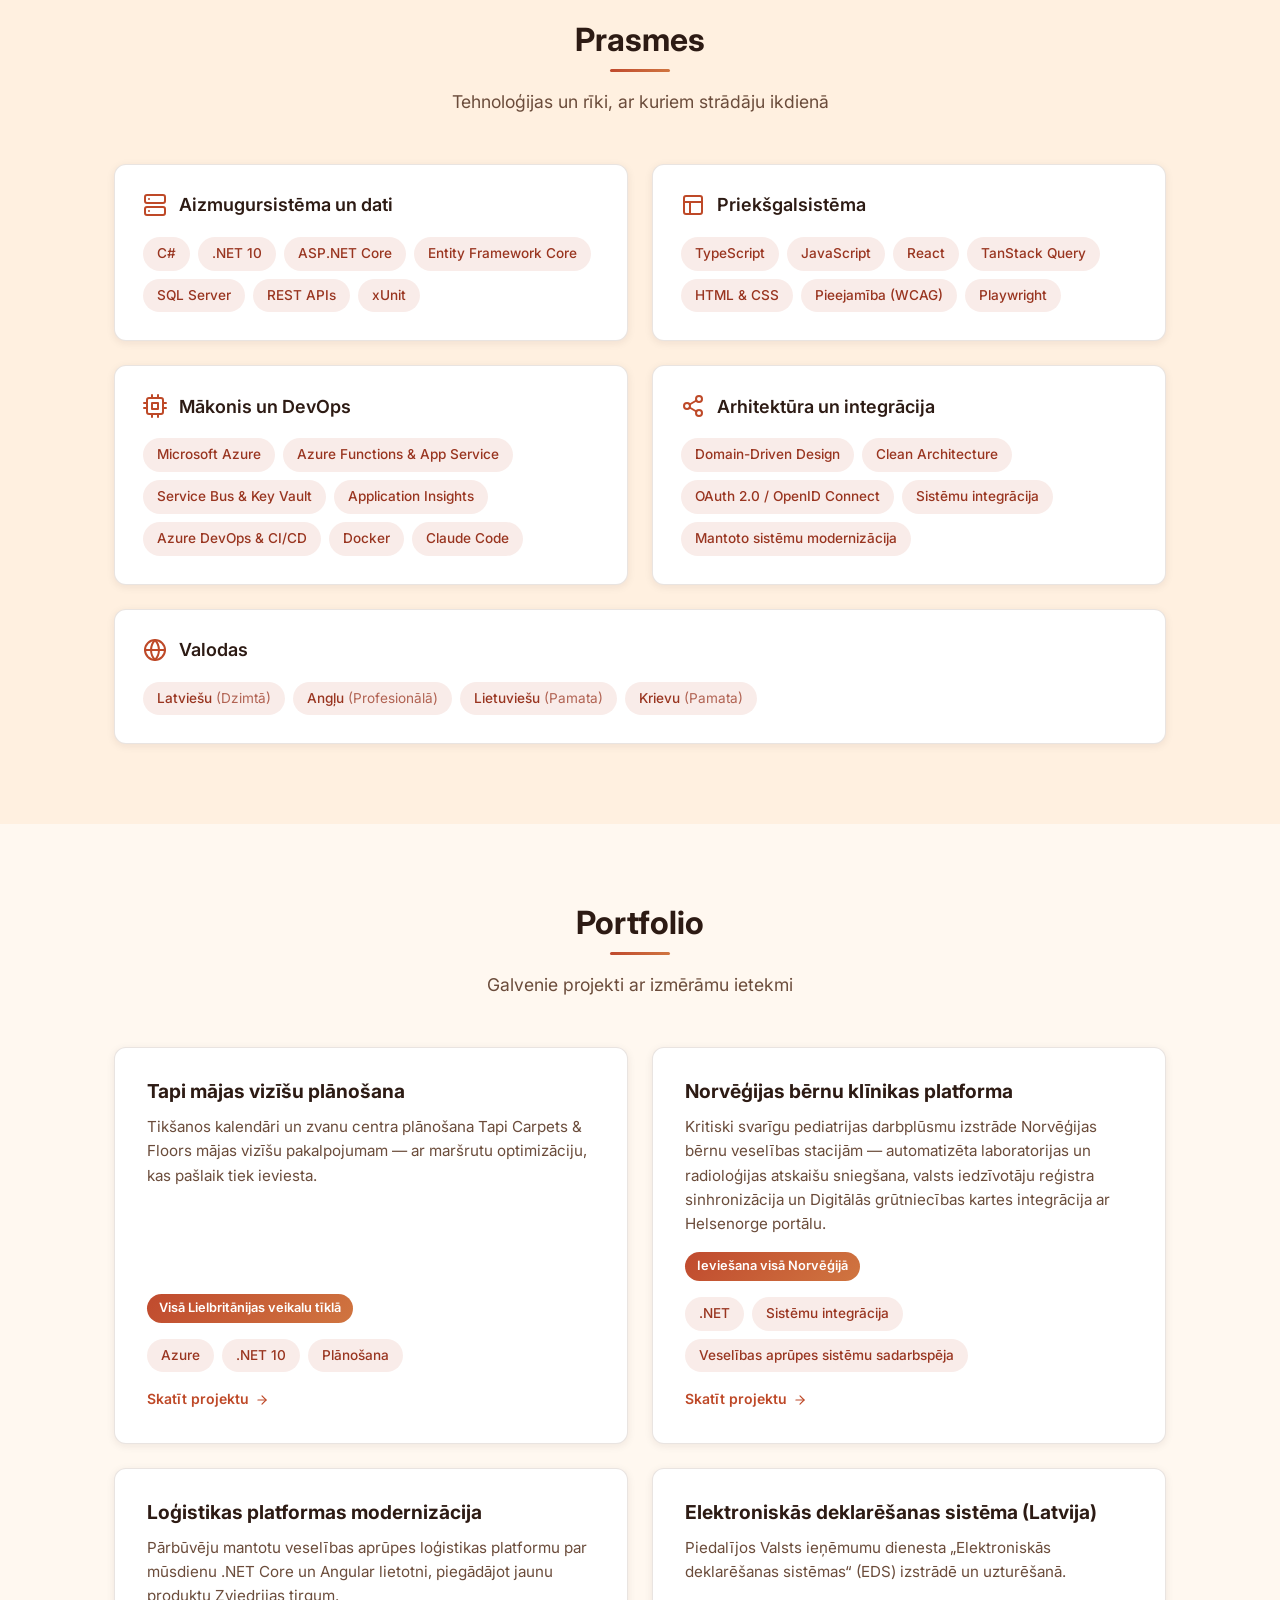
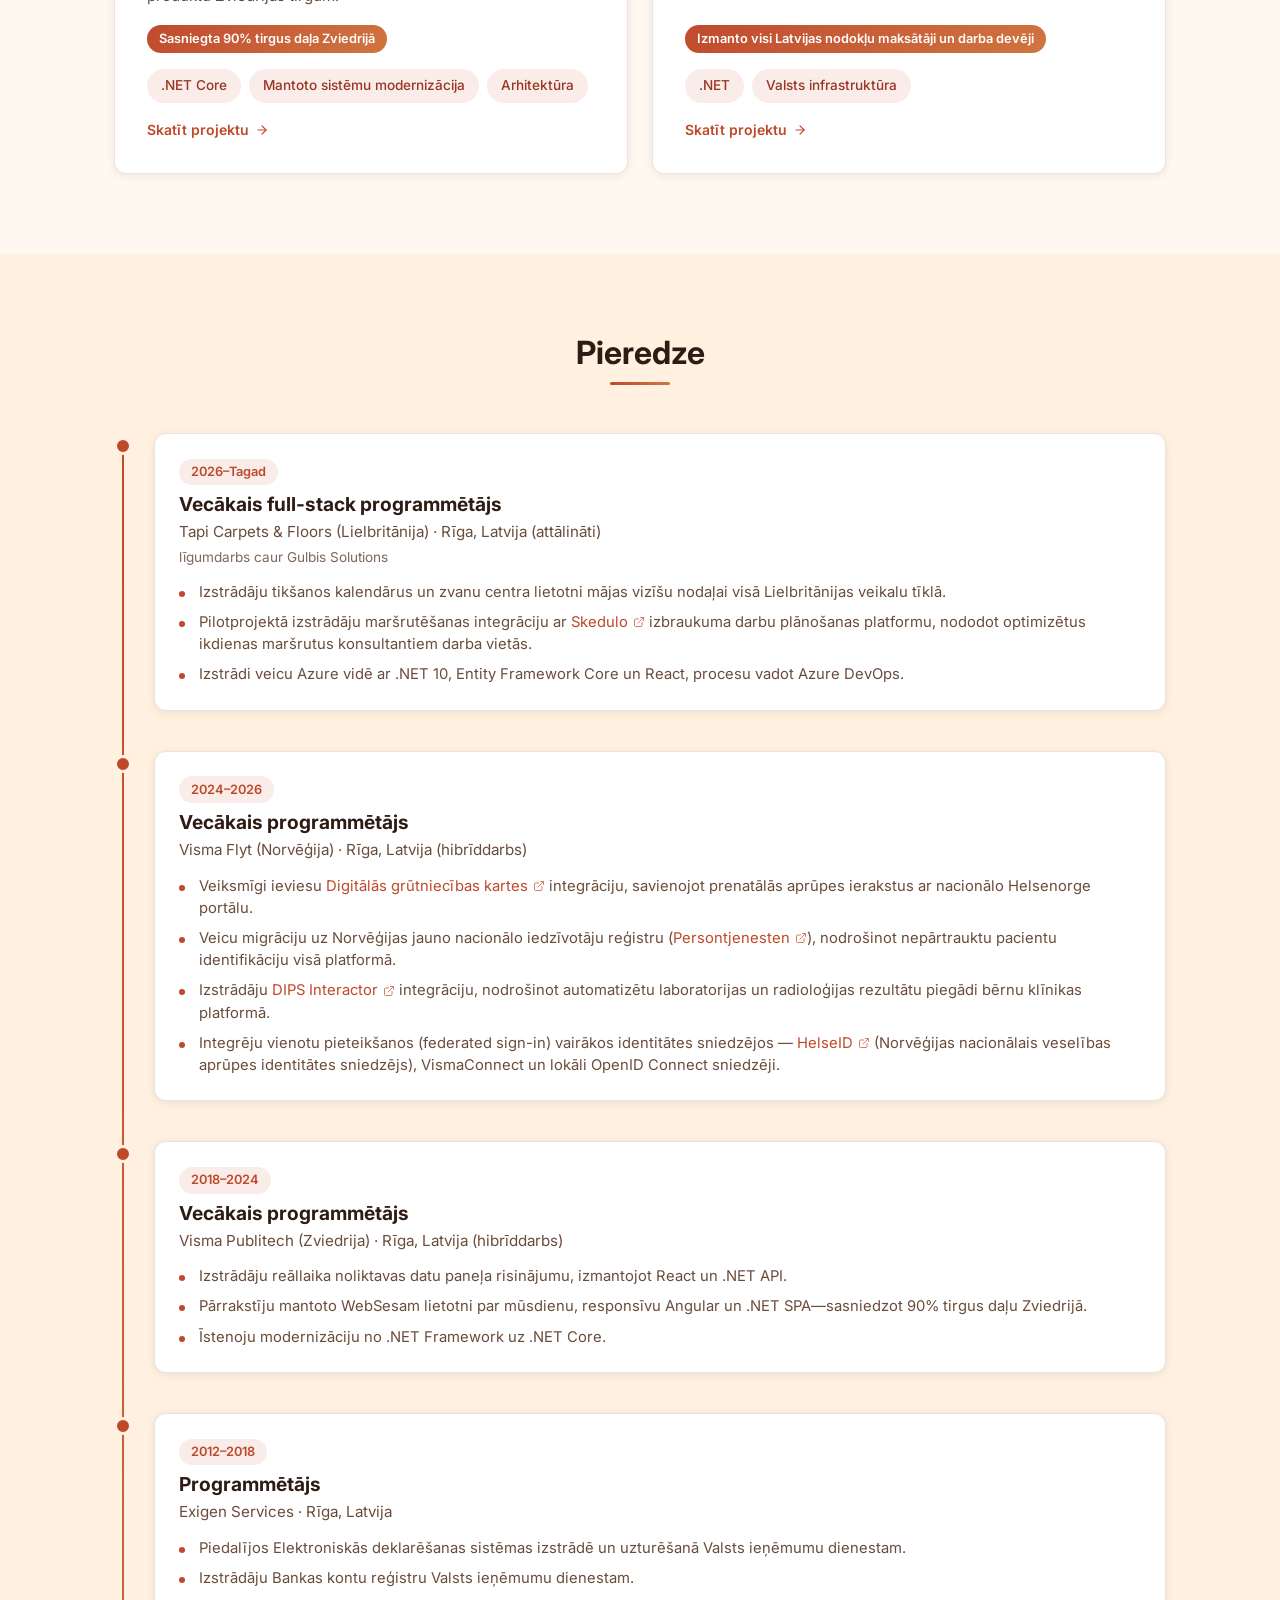
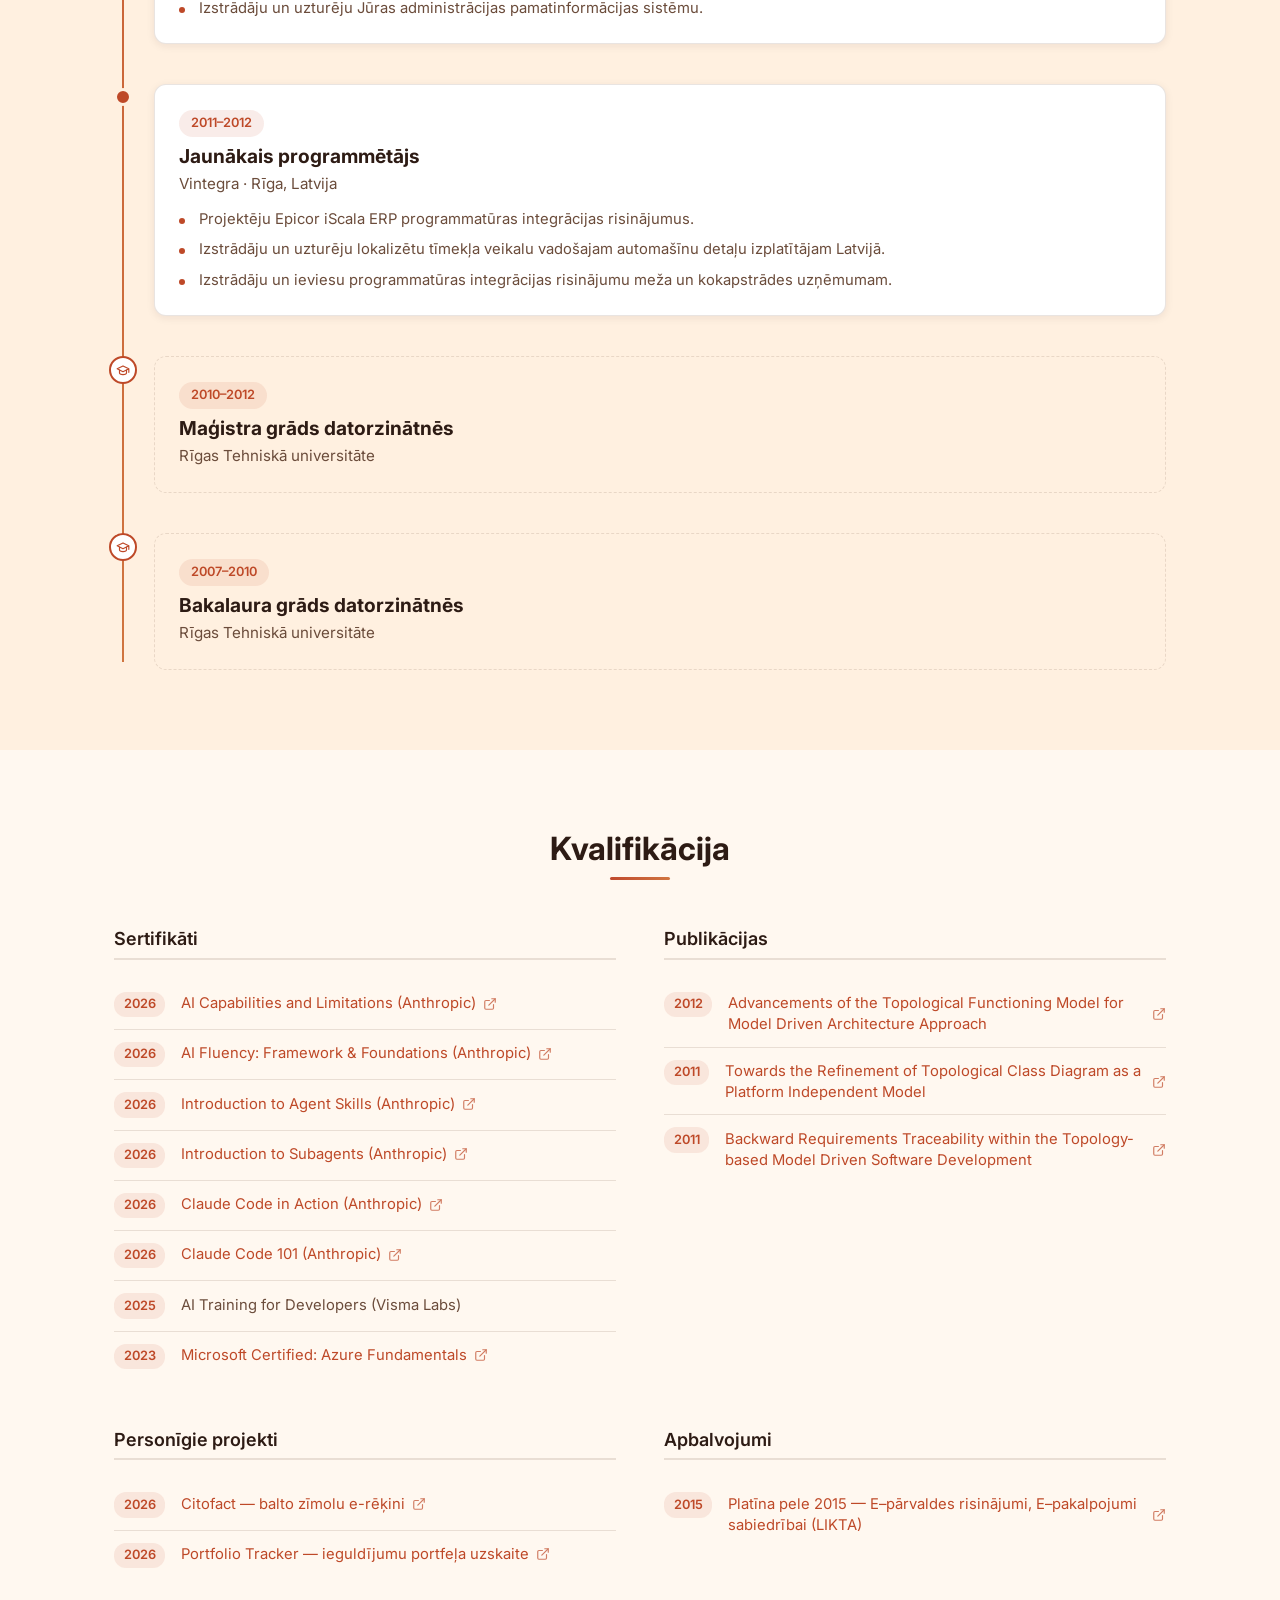
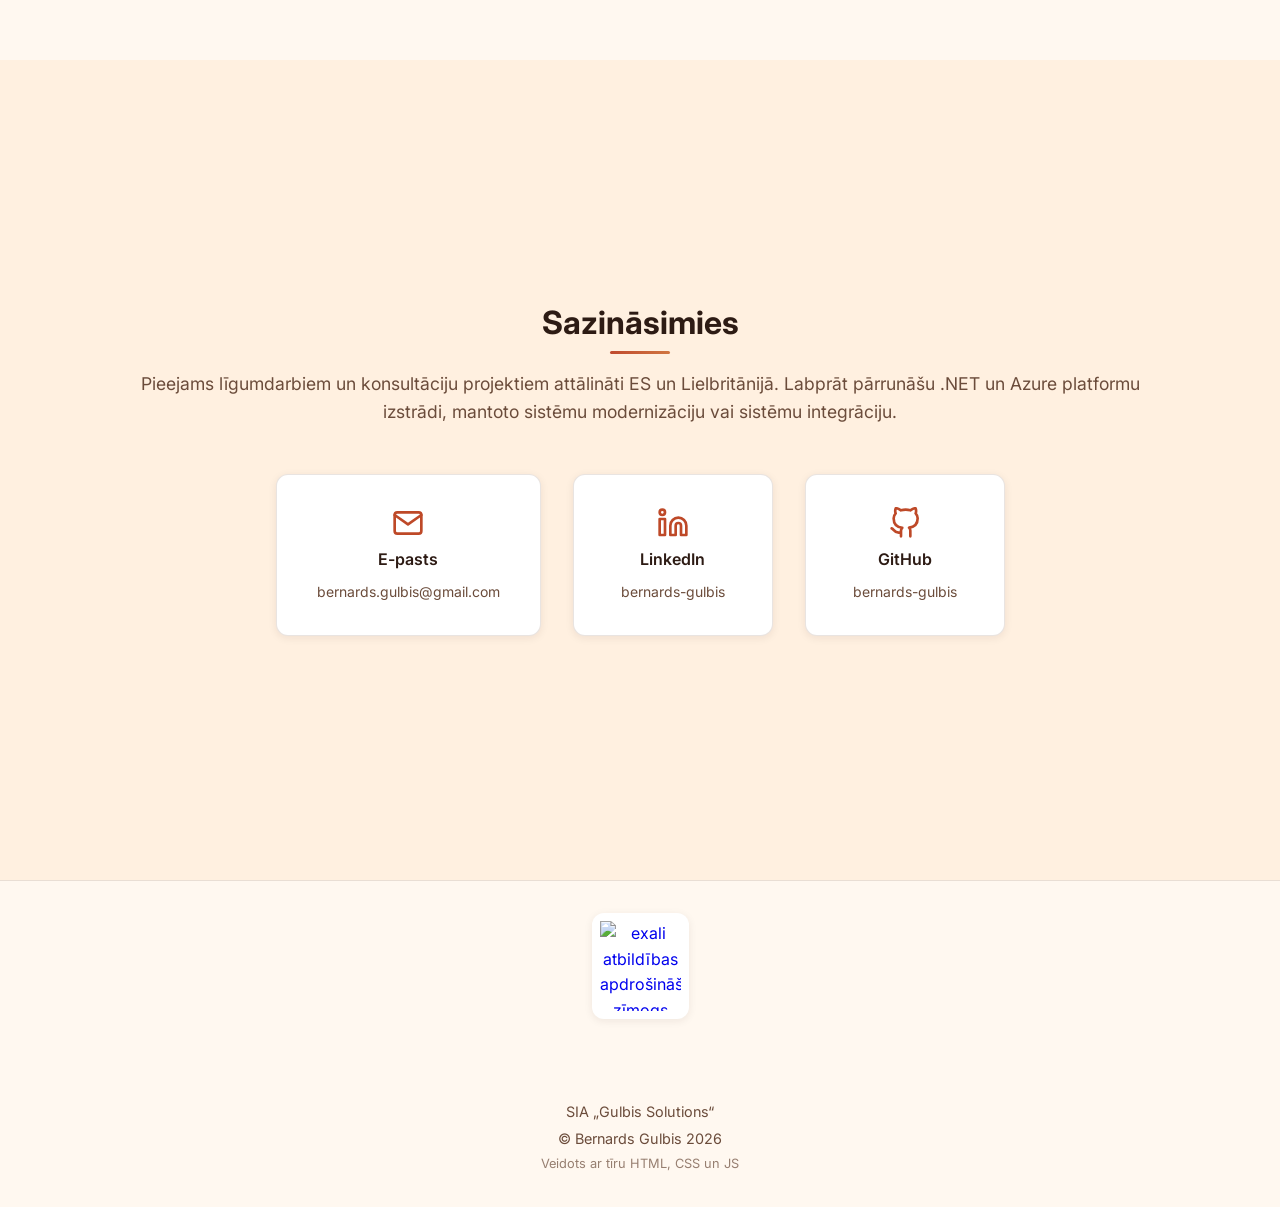
==== commit 3d231545: "feat: Restructure Skills for current market relevance" ====
--- a/lv.html
+++ b/lv.html
@@ -3,7 +3,7 @@
 <head>
     <meta charset="UTF-8">
     <meta name="viewport" content="width=device-width, initial-scale=1.0">
-    <meta name="description" content="Bernards Gulbis - Vecākais full-stack programmētājs, kas līgumdarbus veic caur Gulbis Solutions. .NET Core, C#, React, TypeScript un Azure. Pieejams līgumdarbiem attālināti ES un Lielbritānijā.">
+    <meta name="description" content="Bernards Gulbis - Vecākais full-stack programmētājs, kas līgumdarbus veic caur Gulbis Solutions. .NET 10, C#, React, TypeScript un Azure. Pieejams līgumdarbiem attālināti ES un Lielbritānijā.">
     <title>Bernards Gulbis | Vecākais full-stack programmētājs</title>
     <link rel="canonical" href="https://bg.id.lv/lv.html">
     <link rel="alternate" hreflang="en" href="https://bg.id.lv/index.html">
@@ -11,13 +11,13 @@
     <meta property="og:type" content="website">
     <meta property="og:url" content="https://bg.id.lv/lv.html">
     <meta property="og:title" content="Bernards Gulbis | Vecākais full-stack programmētājs">
-    <meta property="og:description" content="Vecākais full-stack programmētājs, kas līgumdarbus veic caur Gulbis Solutions. .NET Core, C#, React, TypeScript un Azure. Pieejams līgumdarbiem attālināti ES un Lielbritānijā.">
+    <meta property="og:description" content="Vecākais full-stack programmētājs, kas līgumdarbus veic caur Gulbis Solutions. .NET 10, C#, React, TypeScript un Azure. Pieejams līgumdarbiem attālināti ES un Lielbritānijā.">
     <meta property="og:image" content="https://bg.id.lv/assets/img/profile.png">
     <meta property="og:locale" content="lv_LV">
     <meta property="og:locale:alternate" content="en_US">
     <meta name="twitter:card" content="summary_large_image">
     <meta name="twitter:title" content="Bernards Gulbis | Vecākais full-stack programmētājs">
-    <meta name="twitter:description" content="Vecākais full-stack programmētājs, kas līgumdarbus veic caur Gulbis Solutions. .NET Core, C#, React, TypeScript un Azure. Pieejams līgumdarbiem attālināti ES un Lielbritānijā.">
+    <meta name="twitter:description" content="Vecākais full-stack programmētājs, kas līgumdarbus veic caur Gulbis Solutions. .NET 10, C#, React, TypeScript un Azure. Pieejams līgumdarbiem attālināti ES un Lielbritānijā.">
     <meta name="twitter:image" content="https://bg.id.lv/assets/img/profile.png">
     <link rel="icon" type="image/svg+xml" href="assets/img/favicon.svg">
     <link rel="preconnect" href="https://fonts.googleapis.com">
@@ -99,7 +99,7 @@
             <div class="hero__inner container">
                 <div class="hero__content">
                     <h1 class="hero__title">Bernards Gulbis</h1>
-                    <p class="hero__tagline">Vecākais full-stack programmētājs | .NET Core, C#, React, TypeScript</p>
+                    <p class="hero__tagline">Vecākais full-stack programmētājs | .NET 10, C#, React, TypeScript</p>
                     <p class="hero__availability">Pieejams līgumdarbiem &middot; Attālināti (ES un Lielbritānija)</p>
                     <a href="#contact" class="hero__cta">Sazināties</a>
                 </div>
@@ -125,7 +125,7 @@
                 <div class="about reveal">
                     <div class="about__text">
                         <p>Pārvēršu sarežģītu arhitektūru reālos, strādājošos risinājumos. Ar maģistra grādu datorzinātnēs un 15 gadu pieredzi uzņēmumu sistēmu izstrādē katrai kodu bāzei pieeju ar sistēmas līmeņa redzējumu.</p>
-                        <p>Veidoju uzņēmuma līmeņa (enterprise) lietojumprogrammas Azure vidē, apvienojot jaudīgu .NET Core un Entity Framework Core aizmugursistēmu ar React un TypeScript priekšgalsistēmu, izstrādi vadot Azure DevOps. Es stingri ievēroju domēnvadītās izstrādes (DDD) un Tīrās arhitektūras (Clean Architecture) principus, kas ļauj man rakstīt drošu, testējamu un uzturamu kodu. Lai paātrinātu izstrādes procesu, nezaudējot arhitektūras kvalitāti, savā ikdienā aktīvi integrēju mūsdienīgus mākslīgā intelekta rīkus, piemēram, GitHub Copilot un Claude.</p>
+                        <p>Veidoju uzņēmuma līmeņa (enterprise) lietojumprogrammas Azure vidē, apvienojot jaudīgu .NET 10 un Entity Framework Core aizmugursistēmu ar React un TypeScript priekšgalsistēmu, izstrādi vadot Azure DevOps. Es stingri ievēroju domēnvadītās izstrādes (DDD) un Tīrās arhitektūras (Clean Architecture) principus, kas ļauj man rakstīt drošu, testējamu un uzturamu kodu. Lai paātrinātu izstrādes procesu, nezaudējot arhitektūras kvalitāti, savā ikdienā aktīvi integrēju mūsdienīgus mākslīgā intelekta rīkus, piemēram, GitHub Copilot un Claude.</p>
                     </div>
                     <div class="about__stats stagger">
                         <div class="stat-card">
@@ -149,7 +149,7 @@
                     <p class="section__subtitle">Tehnoloģijas un rīki, ar kuriem strādāju ikdienā</p>
                 </div>
                 <div class="skills stagger">
-                    <!-- Backend -->
+                    <!-- Backend & Data -->
                     <div class="skill-category">
                         <div class="skill-category__header">
                             <svg class="skill-category__icon" aria-hidden="true" xmlns="http://www.w3.org/2000/svg" width="24" height="24" viewBox="0 0 24 24" fill="none" stroke="currentColor" stroke-width="2" stroke-linecap="round" stroke-linejoin="round">
@@ -158,20 +158,18 @@
                                 <line x1="6" y1="6" x2="6.01" y2="6"></line>
                                 <line x1="6" y1="18" x2="6.01" y2="18"></line>
                             </svg>
-                            <h3 class="skill-category__title">Aizmugursistēma un arhitektūra</h3>
+                            <h3 class="skill-category__title">Aizmugursistēma un dati</h3>
                         </div>
                         <div class="skill-category__tags">
-                            <span class="tag">Microsoft Azure</span>
+                            <span class="tag">C#</span>
+                            <span class="tag">.NET 10</span>
+                            <span class="tag">ASP.NET Core</span>
+                            <span class="tag">Entity Framework Core</span>
+                            <span class="tag">SQL Server</span>
                             <span class="tag">REST APIs</span>
-                            <span class="tag">.NET Core</span>
-                            <span class="tag">C#</span>
-                            <span class="tag">ASP.NET Core MVC &amp; Web API</span>
-                            <span class="tag">SQL Server</span>
-                            <span class="tag">Entity Framework Core</span>
-                            <span class="tag">Domain-Driven Design (DDD) &amp; Clean Architecture</span>
-                        </div>
-                    </div>
-                    <!-- Frontend -->
+                            <span class="tag">xUnit</span>
+                        </div>
+                    </div>                    <!-- Frontend -->
                     <div class="skill-category">
                         <div class="skill-category__header">
                             <svg class="skill-category__icon" aria-hidden="true" xmlns="http://www.w3.org/2000/svg" width="24" height="24" viewBox="0 0 24 24" fill="none" stroke="currentColor" stroke-width="2" stroke-linecap="round" stroke-linejoin="round">
@@ -185,10 +183,12 @@
                             <span class="tag">TypeScript</span>
                             <span class="tag">JavaScript</span>
                             <span class="tag">React</span>
+                            <span class="tag">TanStack Query</span>
                             <span class="tag">HTML &amp; CSS</span>
-                        </div>
-                    </div>
-                    <!-- DevOps & Tools -->
+                            <span class="tag">Pieejamība (WCAG)</span>
+                            <span class="tag">Playwright</span>
+                        </div>
+                    </div>                    <!-- Cloud & DevOps -->
                     <div class="skill-category">
                         <div class="skill-category__header">
                             <svg class="skill-category__icon" aria-hidden="true" xmlns="http://www.w3.org/2000/svg" width="24" height="24" viewBox="0 0 24 24" fill="none" stroke="currentColor" stroke-width="2" stroke-linecap="round" stroke-linejoin="round">
@@ -203,19 +203,38 @@
                                 <line x1="1" y1="9" x2="4" y2="9"></line>
                                 <line x1="1" y1="14" x2="4" y2="14"></line>
                             </svg>
-                            <h3 class="skill-category__title">DevOps un rīki</h3>
+                            <h3 class="skill-category__title">Mākonis un DevOps</h3>
                         </div>
                         <div class="skill-category__tags">
-                            <span class="tag">Azure DevOps</span>
-                            <span class="tag">GitHub Copilot</span>
+                            <span class="tag">Microsoft Azure</span>
+                            <span class="tag">Azure Functions &amp; App Service</span>
+                            <span class="tag">Service Bus &amp; Key Vault</span>
+                            <span class="tag">Application Insights</span>
+                            <span class="tag">Azure DevOps &amp; CI/CD</span>
+                            <span class="tag">Docker</span>
                             <span class="tag">Claude Code</span>
-                            <span class="tag">CI/CD</span>
-                            <span class="tag">Git</span>
-                            <span class="tag">Playwright</span>
-                        </div>
-                    </div>
-                    <!-- Languages -->
+                        </div>
+                    </div>                    <!-- Architecture & Integration -->
                     <div class="skill-category">
+                        <div class="skill-category__header">
+                            <svg class="skill-category__icon" aria-hidden="true" xmlns="http://www.w3.org/2000/svg" width="24" height="24" viewBox="0 0 24 24" fill="none" stroke="currentColor" stroke-width="2" stroke-linecap="round" stroke-linejoin="round">
+                                <circle cx="18" cy="5" r="3"></circle>
+                                <circle cx="6" cy="12" r="3"></circle>
+                                <circle cx="18" cy="19" r="3"></circle>
+                                <line x1="8.59" y1="13.51" x2="15.42" y2="17.49"></line>
+                                <line x1="15.41" y1="6.51" x2="8.59" y2="10.49"></line>
+                            </svg>
+                            <h3 class="skill-category__title">Arhitektūra un integrācija</h3>
+                        </div>
+                        <div class="skill-category__tags">
+                            <span class="tag">Domain-Driven Design</span>
+                            <span class="tag">Clean Architecture</span>
+                            <span class="tag">OAuth 2.0 / OpenID Connect</span>
+                            <span class="tag">Sistēmu integrācija</span>
+                            <span class="tag">Mantoto sistēmu modernizācija</span>
+                        </div>
+                    </div>                    <!-- Languages -->
+                    <div class="skill-category skill-category--languages">
                         <div class="skill-category__header">
                             <svg class="skill-category__icon" aria-hidden="true" xmlns="http://www.w3.org/2000/svg" width="24" height="24" viewBox="0 0 24 24" fill="none" stroke="currentColor" stroke-width="2" stroke-linecap="round" stroke-linejoin="round">
                                 <circle cx="12" cy="12" r="10"></circle>
@@ -230,8 +249,7 @@
                             <span class="tag">Lietuviešu <small>(Pamata)</small></span>
                             <span class="tag">Krievu <small>(Pamata)</small></span>
                         </div>
-                    </div>
-                </div>
+                    </div>                </div>
             </div>
         </section>
 
@@ -251,7 +269,7 @@
                         </div>
                         <div class="project-card__tags">
                             <span class="tag">Azure</span>
-                            <span class="tag">.NET Core</span>
+                            <span class="tag">.NET 10</span>
                             <span class="tag">Plānošana</span>
                         </div>
                         <a class="project-card__link" href="https://www.tapi.co.uk/" target="_blank" rel="noopener noreferrer">Skatīt projektu <svg aria-hidden="true" xmlns="http://www.w3.org/2000/svg" width="14" height="14" viewBox="0 0 24 24" fill="none" stroke="currentColor" stroke-width="2" stroke-linecap="round" stroke-linejoin="round"><line x1="5" y1="12" x2="19" y2="12"></line><polyline points="12 5 19 12 12 19"></polyline></svg><span class="sr-only">(atveras jaunā cilnē)</span></a>
@@ -315,7 +333,7 @@
                             <ul class="timeline__highlights" role="list">
                                 <li>Izstrādāju tikšanos kalendārus un zvanu centra lietotni mājas vizīšu nodaļai visā Lielbritānijas veikalu tīklā.</li>
                                 <li>Pilotprojektā izstrādāju maršrutēšanas integrāciju ar <a href="https://www.skedulo.com/" target="_blank" rel="noopener noreferrer">Skedulo<svg class="external-link-icon" aria-hidden="true" xmlns="http://www.w3.org/2000/svg" width="12" height="12" viewBox="0 0 24 24" fill="none" stroke="currentColor" stroke-width="2" stroke-linecap="round" stroke-linejoin="round"><path d="M18 13v6a2 2 0 0 1-2 2H5a2 2 0 0 1-2-2V8a2 2 0 0 1 2-2h6"></path><polyline points="15 3 21 3 21 9"></polyline><line x1="10" y1="14" x2="21" y2="3"></line></svg><span class="sr-only">(atveras jaunā cilnē)</span></a> izbraukuma darbu plānošanas platformu, nododot optimizētus ikdienas maršrutus konsultantiem darba vietās.</li>
-                                <li>Izstrādi veicu Azure vidē ar .NET Core, Entity Framework Core un React, procesu vadot Azure DevOps.</li>
+                                <li>Izstrādi veicu Azure vidē ar .NET 10, Entity Framework Core un React, procesu vadot Azure DevOps.</li>
                             </ul>
                         </div>
                     </div>
--- a/css/style.css
+++ b/css/style.css
@@ -540,6 +540,13 @@
     padding: 1.75rem;
 }
 
+/* Spoken languages are a different kind of list from the four technical cards,
+   so they run full width beneath the 2x2 grid rather than leaving a half-empty
+   cell alongside it. Harmless once `.skills` collapses to one column. */
+.skill-category--languages {
+    grid-column: 1 / -1;
+}
+
 .skill-category__header {
     display: flex;
     align-items: center;
@@ -849,7 +856,7 @@
    ========================================================================== */
 
 /* Fill the viewport below the nav so the last section can scroll up to the
-   scroll-padding-top probe line — keeps the active-nav logic branch-free. */
+   scroll-padding-top probe line - keeps the active-nav logic branch-free. */
 #contact {
     min-height: calc(100vh - var(--nav-offset));
     min-height: calc(100dvh - var(--nav-offset));
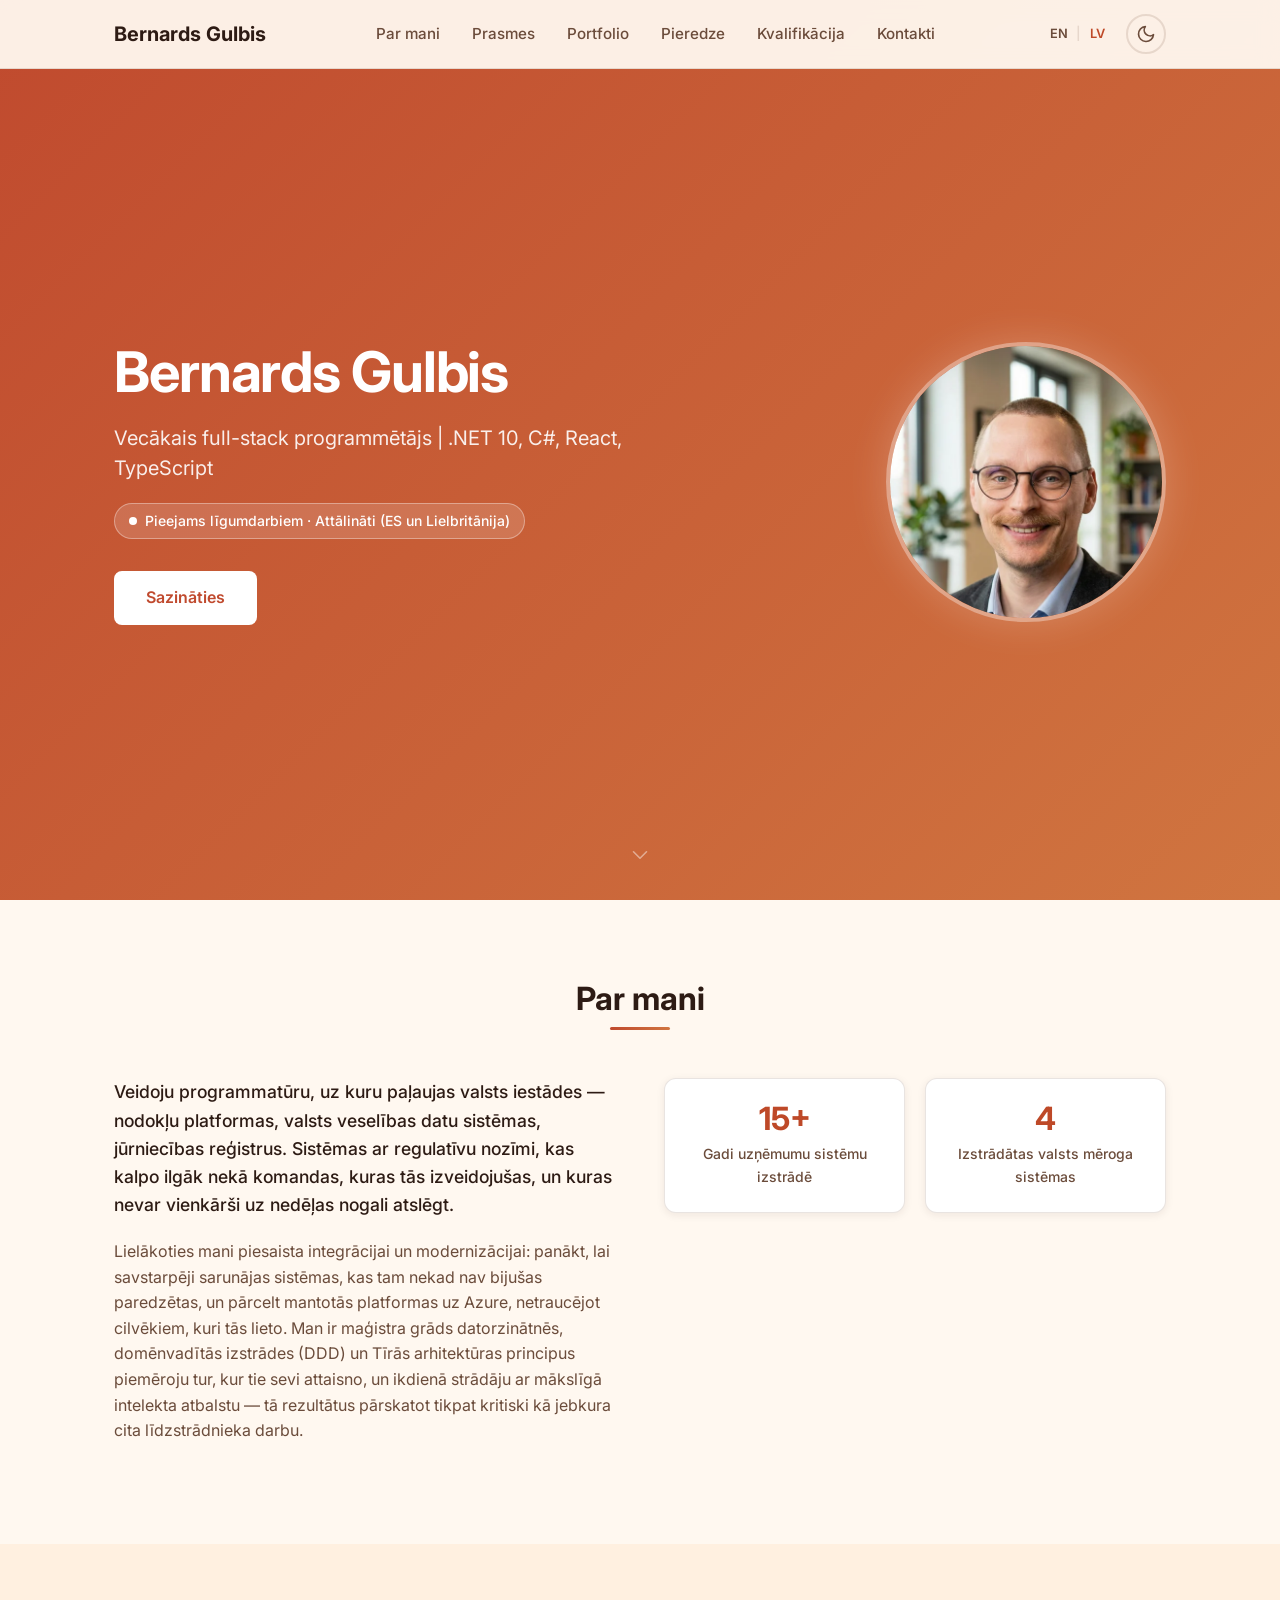
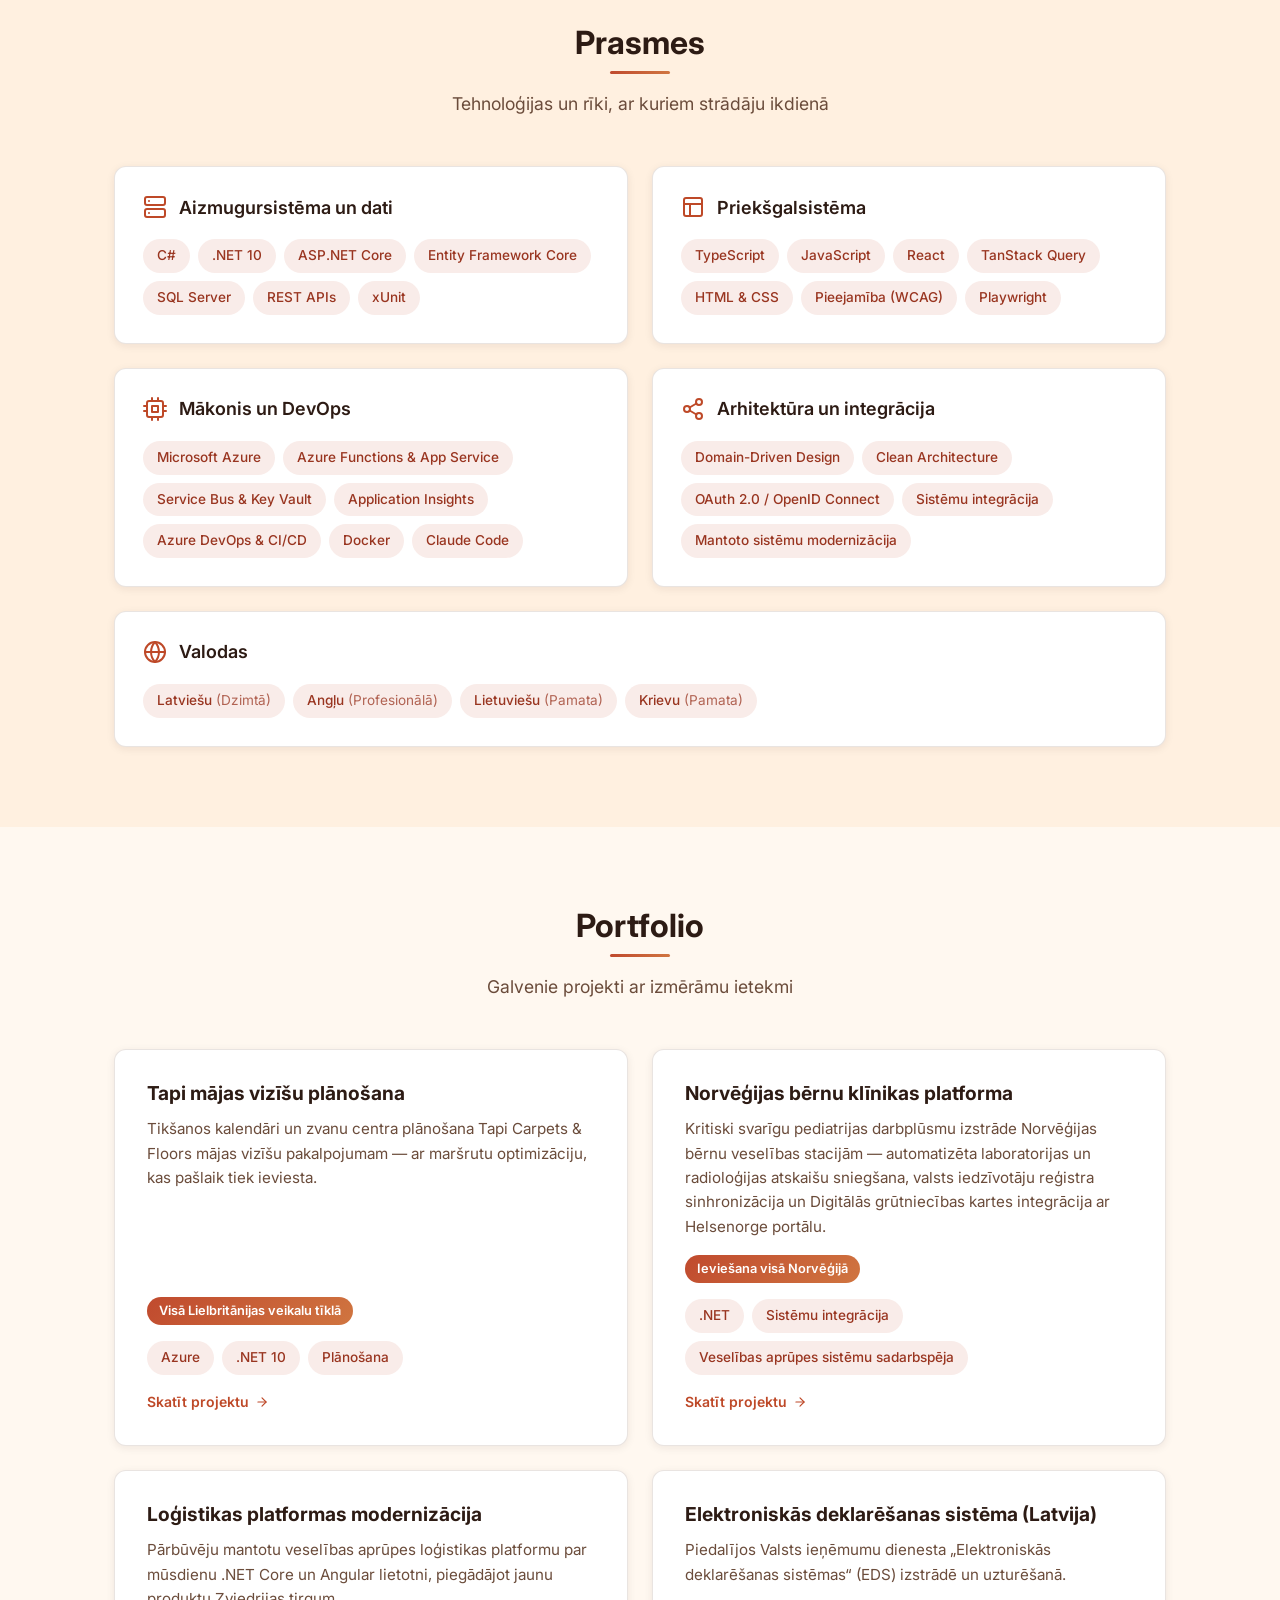
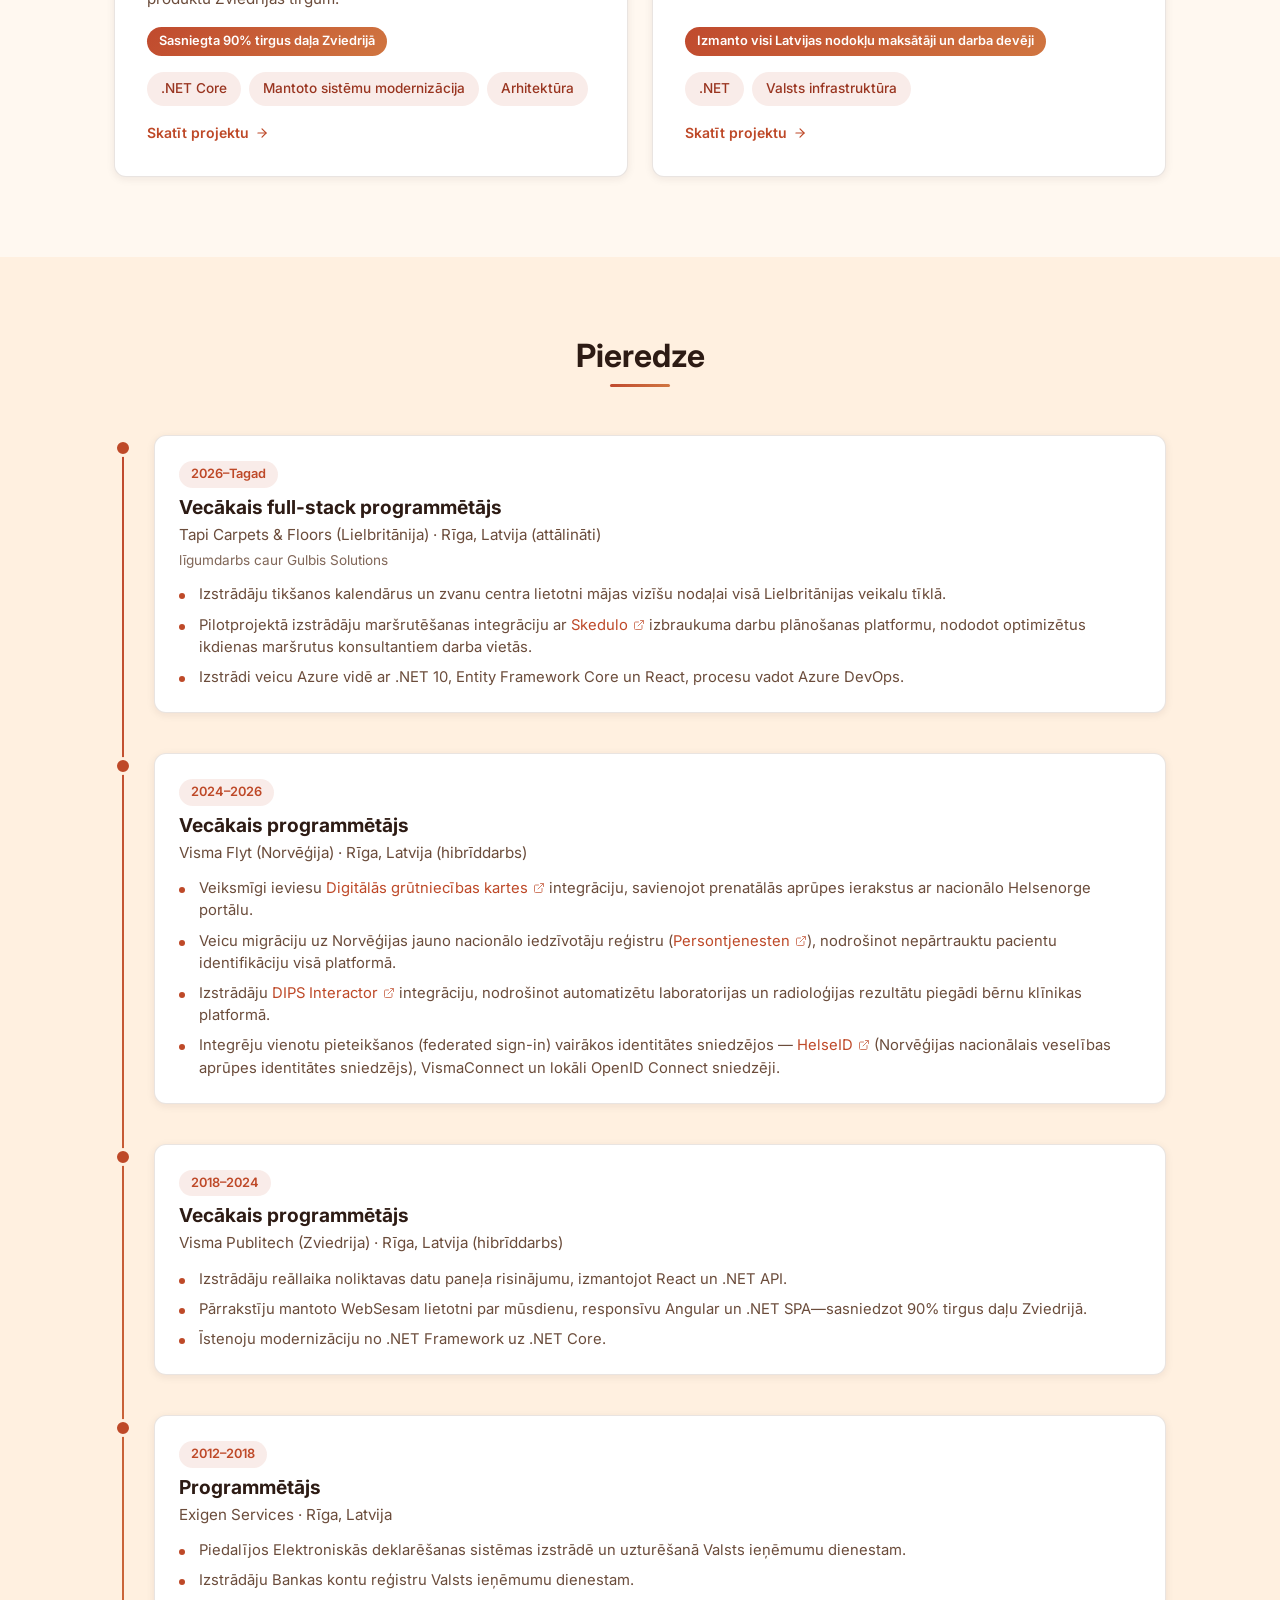
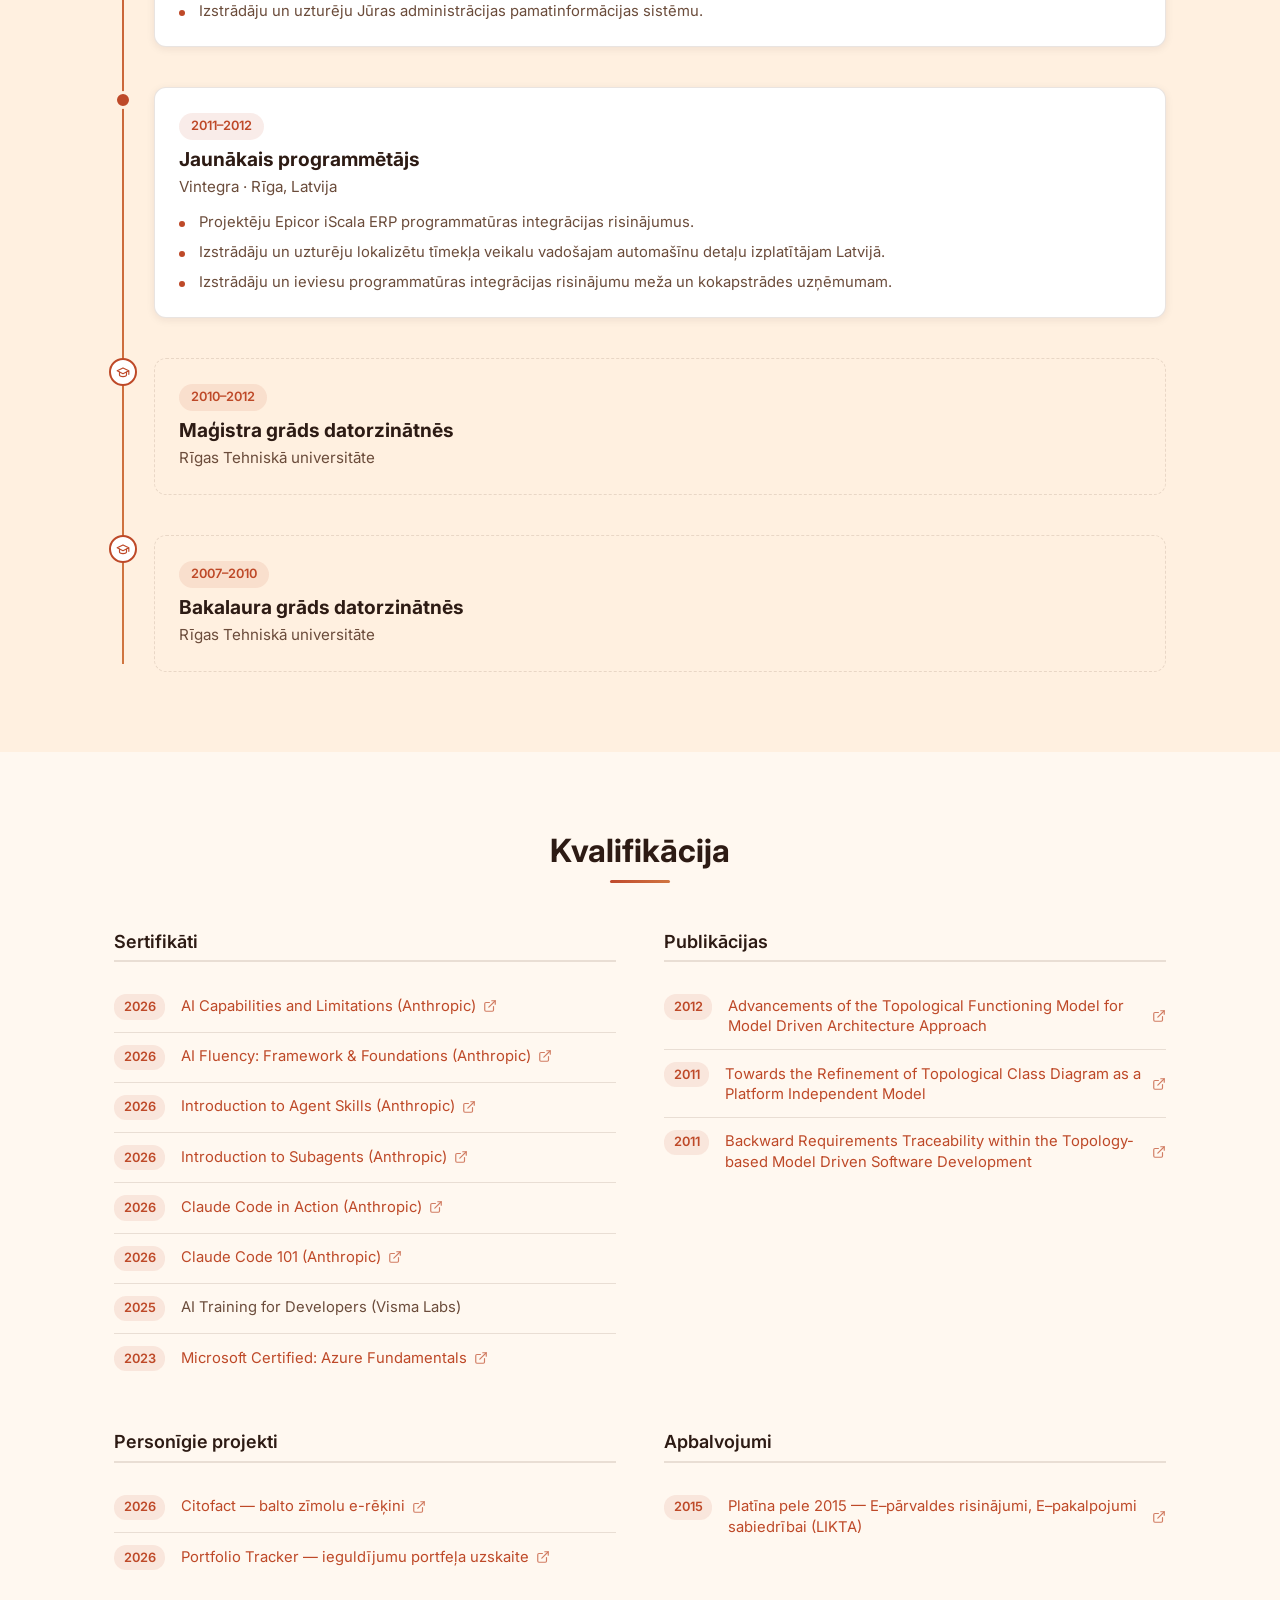
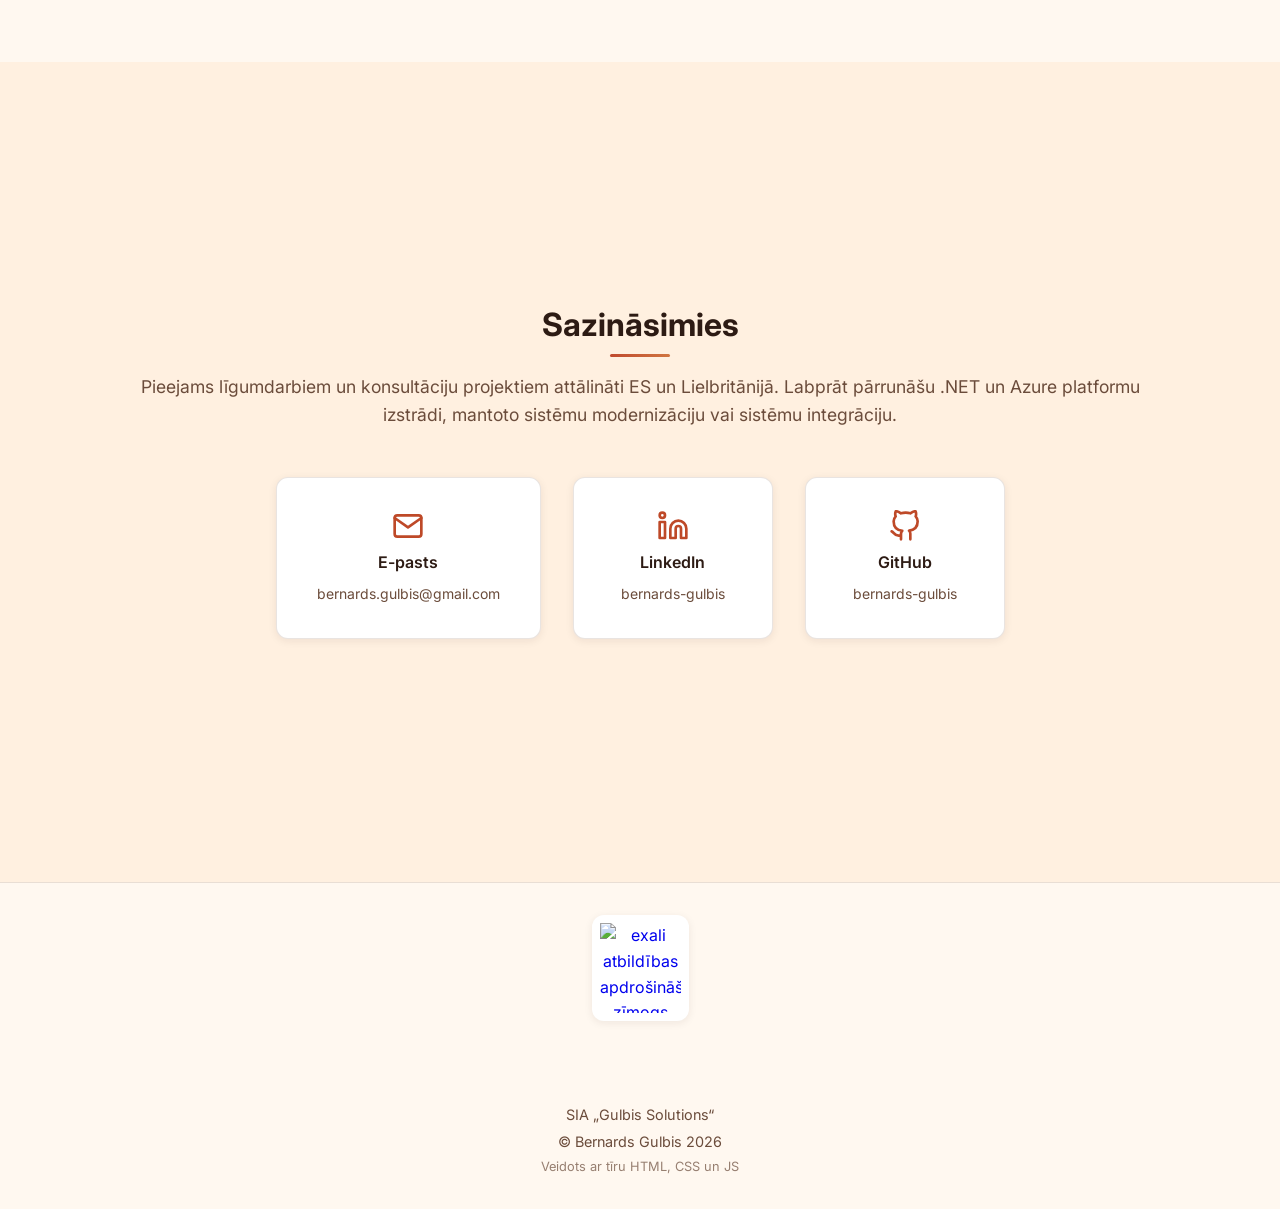
==== commit 323311de: "feat: Rewrite About Me around scale and domain" ====
--- a/lv.html
+++ b/lv.html
@@ -124,17 +124,17 @@
                 </div>
                 <div class="about reveal">
                     <div class="about__text">
-                        <p>Pārvēršu sarežģītu arhitektūru reālos, strādājošos risinājumos. Ar maģistra grādu datorzinātnēs un 15 gadu pieredzi uzņēmumu sistēmu izstrādē katrai kodu bāzei pieeju ar sistēmas līmeņa redzējumu.</p>
-                        <p>Veidoju uzņēmuma līmeņa (enterprise) lietojumprogrammas Azure vidē, apvienojot jaudīgu .NET 10 un Entity Framework Core aizmugursistēmu ar React un TypeScript priekšgalsistēmu, izstrādi vadot Azure DevOps. Es stingri ievēroju domēnvadītās izstrādes (DDD) un Tīrās arhitektūras (Clean Architecture) principus, kas ļauj man rakstīt drošu, testējamu un uzturamu kodu. Lai paātrinātu izstrādes procesu, nezaudējot arhitektūras kvalitāti, savā ikdienā aktīvi integrēju mūsdienīgus mākslīgā intelekta rīkus, piemēram, GitHub Copilot un Claude.</p>
+                        <p>Veidoju programmatūru, uz kuru paļaujas valsts iestādes &mdash; nodokļu platformas, valsts veselības datu sistēmas, jūrniecības reģistrus. Sistēmas ar regulatīvu nozīmi, kas kalpo ilgāk nekā komandas, kuras tās izveidojušas, un kuras nevar vienkārši uz nedēļas nogali atslēgt.</p>
+                        <p>Lielākoties mani piesaista integrācijai un modernizācijai: panākt, lai savstarpēji sarunājas sistēmas, kas tam nekad nav bijušas paredzētas, un pārcelt mantotās platformas uz Azure, netraucējot cilvēkiem, kuri tās lieto. Man ir maģistra grāds datorzinātnēs, domēnvadītās izstrādes (DDD) un Tīrās arhitektūras principus piemēroju tur, kur tie sevi attaisno, un ikdienā strādāju ar mākslīgā intelekta atbalstu &mdash; tā rezultātus pārskatot tikpat kritiski kā jebkura cita līdzstrādnieka darbu.</p>
                     </div>
                     <div class="about__stats stagger">
                         <div class="stat-card">
                             <span class="stat-card__number">15+</span>
-                            <span class="stat-card__label">Gadu pieredze</span>
+                            <span class="stat-card__label">Gadi uzņēmumu sistēmu izstrādē</span>
                         </div>
                         <div class="stat-card">
                             <span class="stat-card__number">4</span>
-                            <span class="stat-card__label">Tirgi</span>
+                            <span class="stat-card__label">Izstrādātas valsts mēroga sistēmas</span>
                         </div>
                     </div>
                 </div>
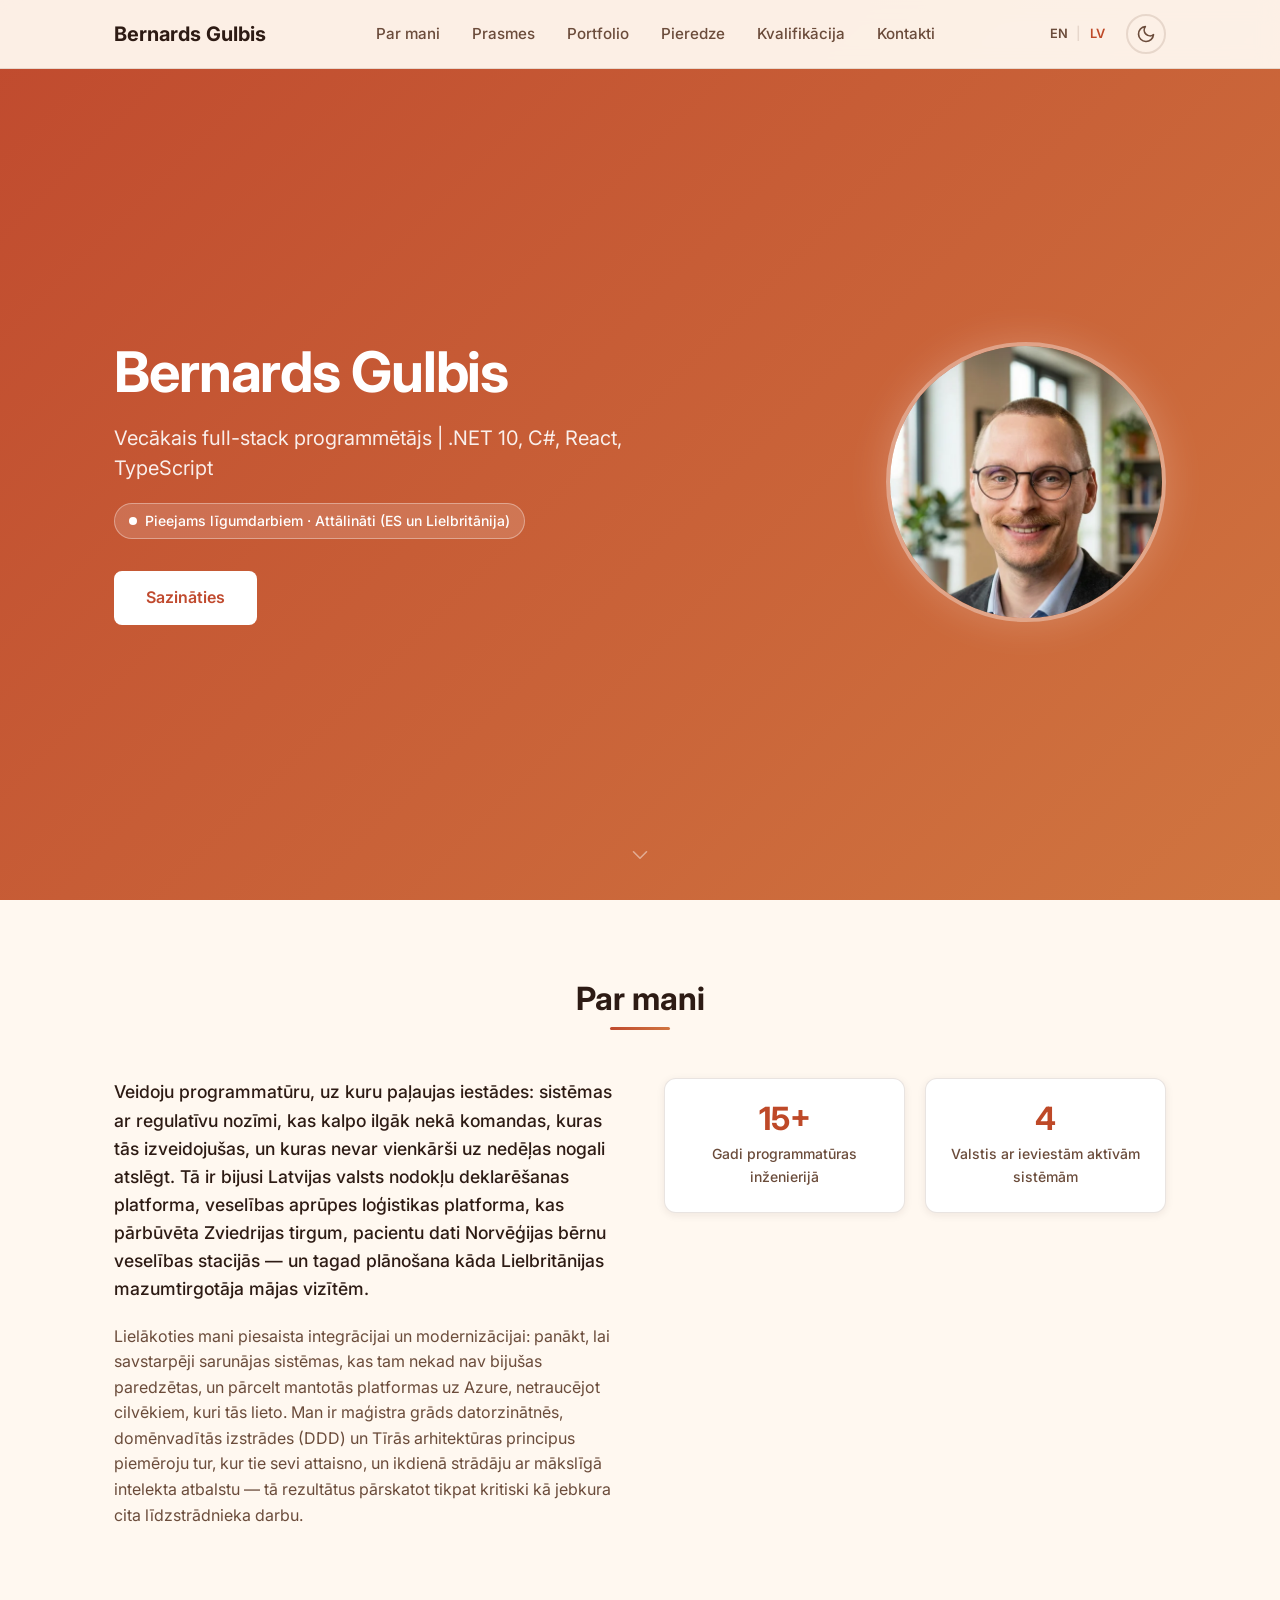
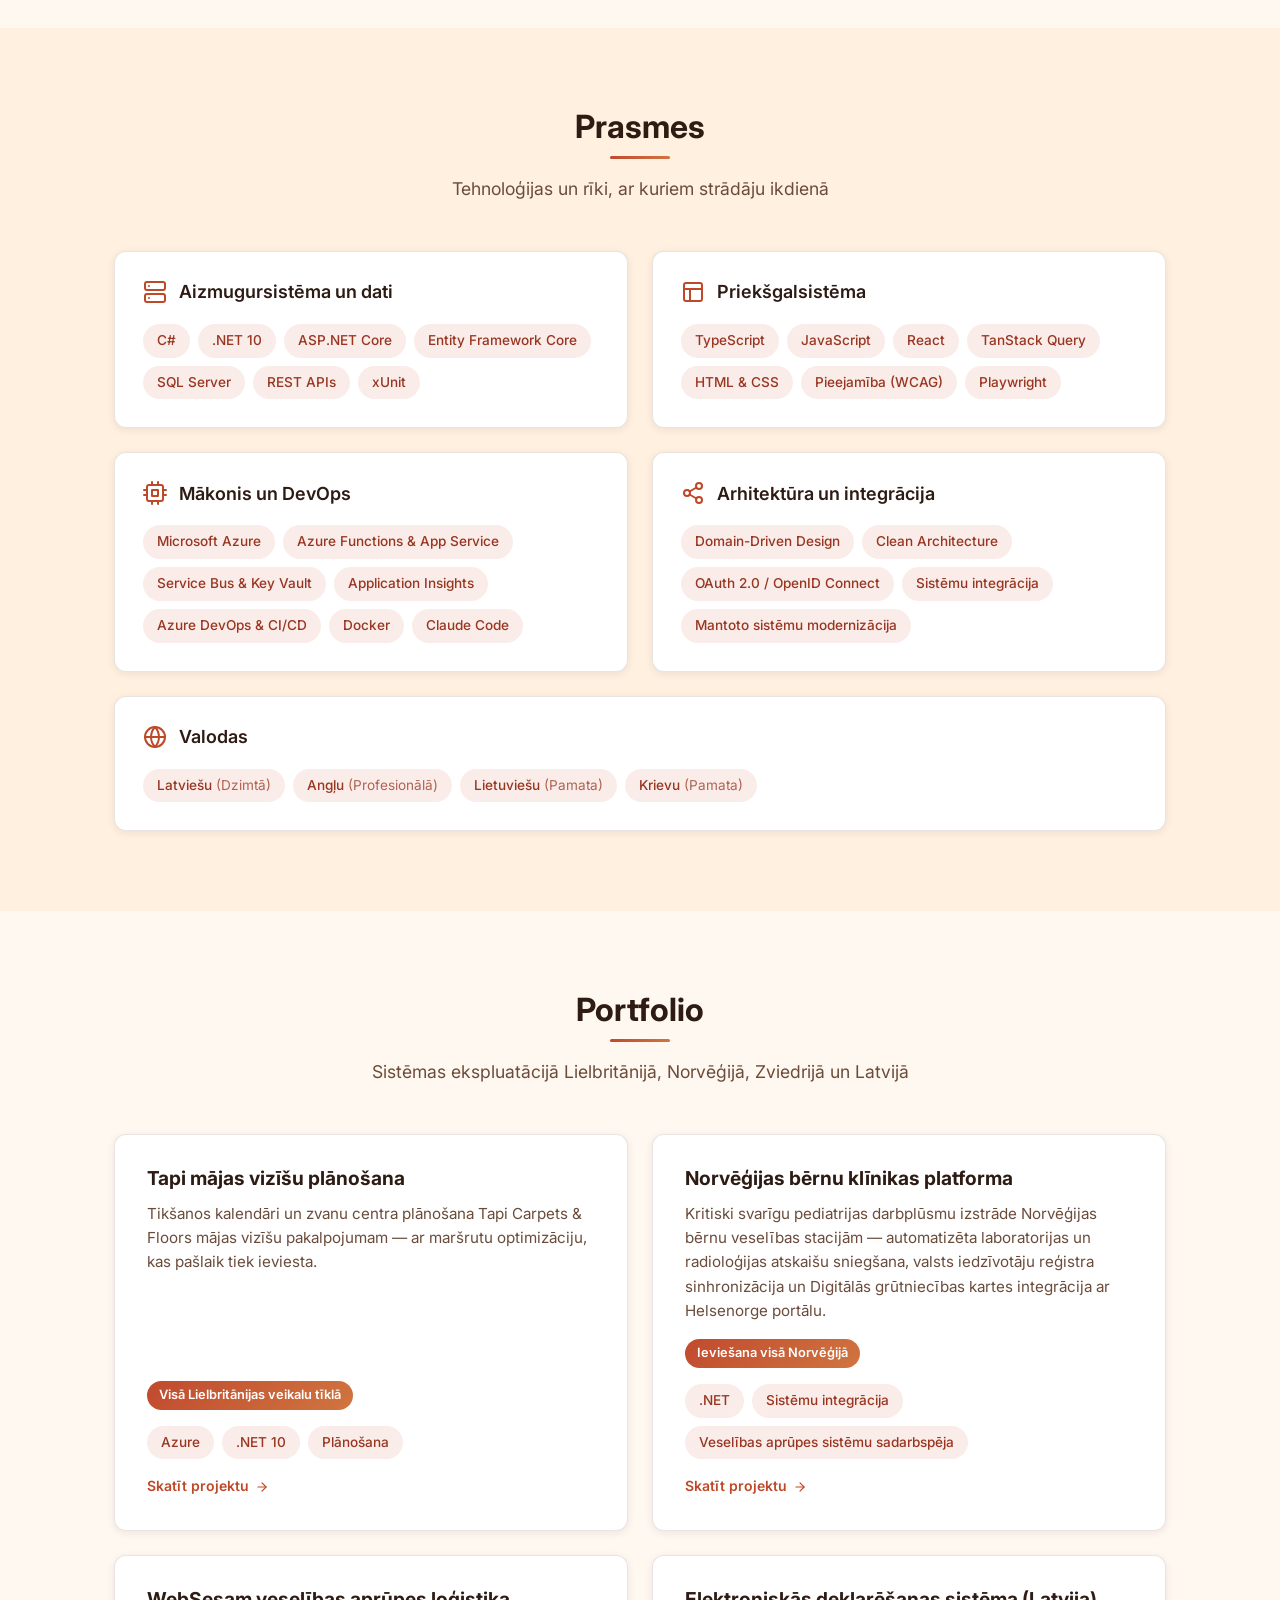
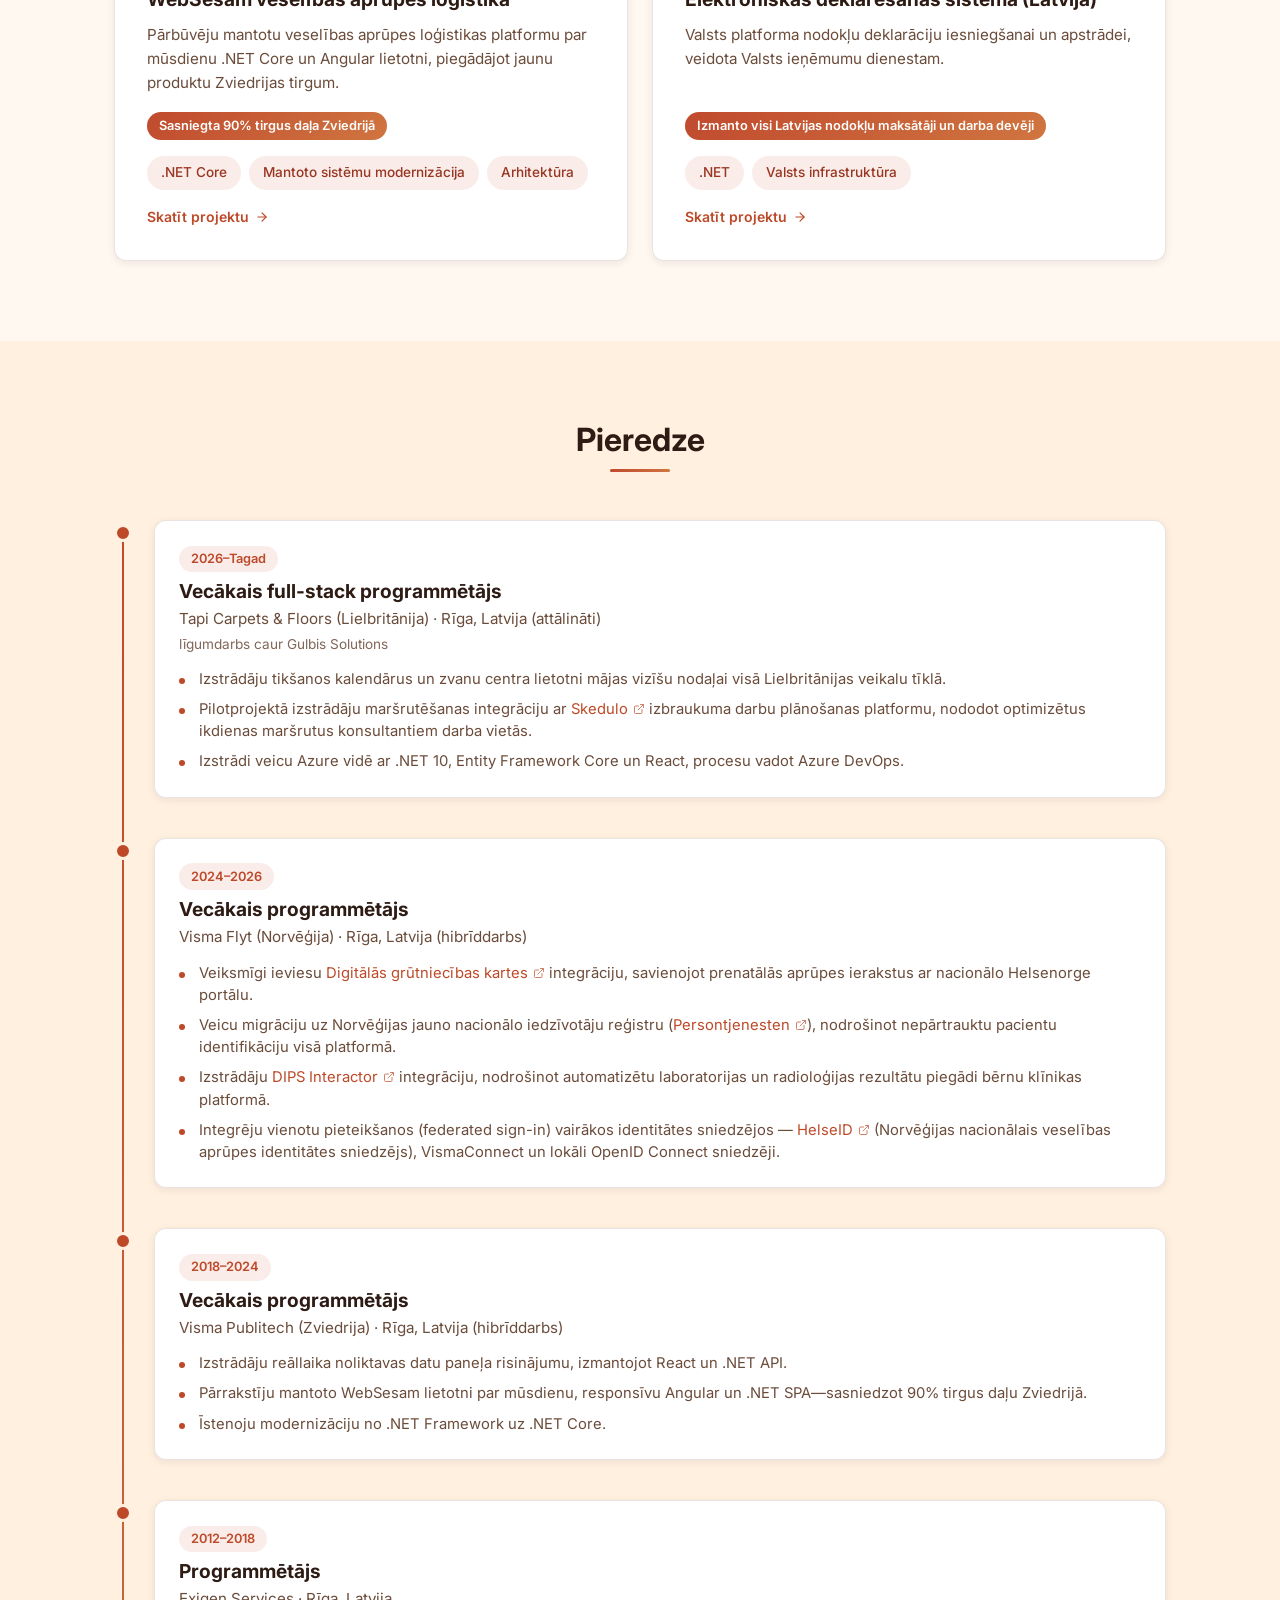
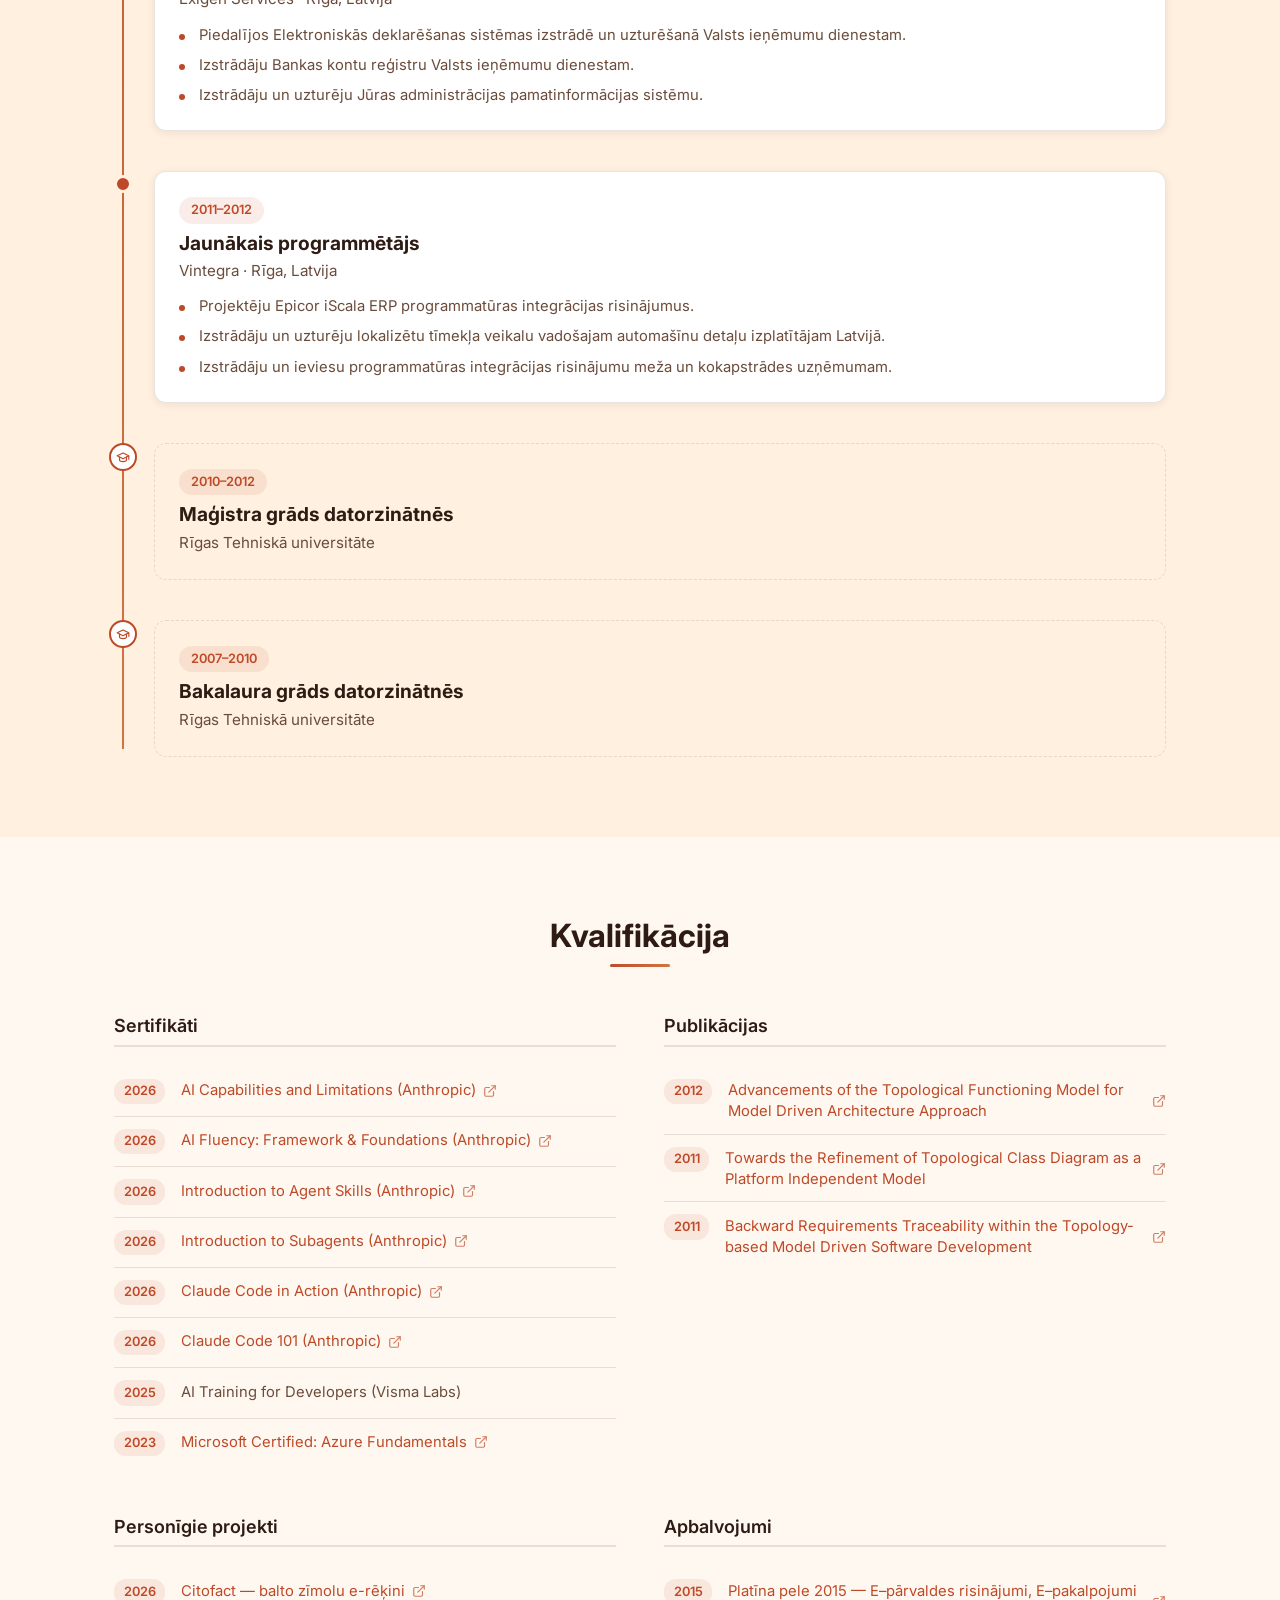
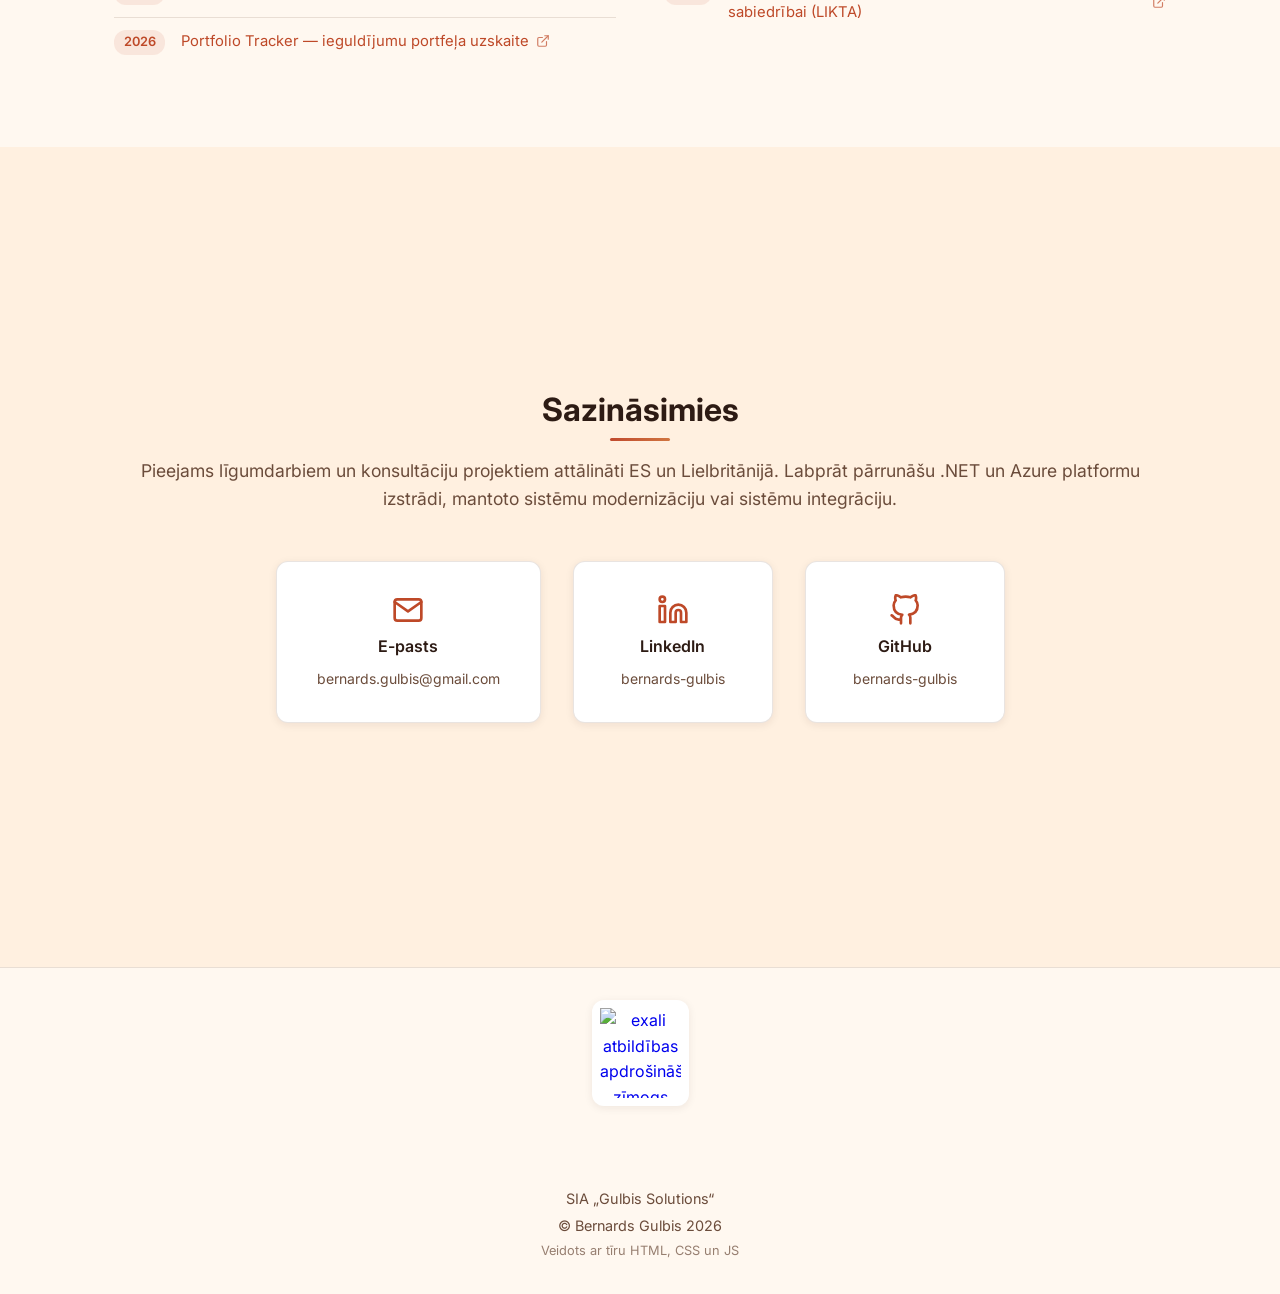
==== commit 671aa267: "feat: Revise Portfolio section" ====
--- a/lv.html
+++ b/lv.html
@@ -124,17 +124,17 @@
                 </div>
                 <div class="about reveal">
                     <div class="about__text">
-                        <p>Veidoju programmatūru, uz kuru paļaujas valsts iestādes &mdash; nodokļu platformas, valsts veselības datu sistēmas, jūrniecības reģistrus. Sistēmas ar regulatīvu nozīmi, kas kalpo ilgāk nekā komandas, kuras tās izveidojušas, un kuras nevar vienkārši uz nedēļas nogali atslēgt.</p>
+                        <p>Veidoju programmatūru, uz kuru paļaujas iestādes: sistēmas ar regulatīvu nozīmi, kas kalpo ilgāk nekā komandas, kuras tās izveidojušas, un kuras nevar vienkārši uz nedēļas nogali atslēgt. Tā ir bijusi Latvijas valsts nodokļu deklarēšanas platforma, veselības aprūpes loģistikas platforma, kas pārbūvēta Zviedrijas tirgum, pacientu dati Norvēģijas bērnu veselības stacijās &mdash; un tagad plānošana kāda Lielbritānijas mazumtirgotāja mājas vizītēm.</p>
                         <p>Lielākoties mani piesaista integrācijai un modernizācijai: panākt, lai savstarpēji sarunājas sistēmas, kas tam nekad nav bijušas paredzētas, un pārcelt mantotās platformas uz Azure, netraucējot cilvēkiem, kuri tās lieto. Man ir maģistra grāds datorzinātnēs, domēnvadītās izstrādes (DDD) un Tīrās arhitektūras principus piemēroju tur, kur tie sevi attaisno, un ikdienā strādāju ar mākslīgā intelekta atbalstu &mdash; tā rezultātus pārskatot tikpat kritiski kā jebkura cita līdzstrādnieka darbu.</p>
                     </div>
                     <div class="about__stats stagger">
                         <div class="stat-card">
                             <span class="stat-card__number">15+</span>
-                            <span class="stat-card__label">Gadi uzņēmumu sistēmu izstrādē</span>
+                            <span class="stat-card__label">Gadi programmatūras inženierijā</span>
                         </div>
                         <div class="stat-card">
                             <span class="stat-card__number">4</span>
-                            <span class="stat-card__label">Izstrādātas valsts mēroga sistēmas</span>
+                            <span class="stat-card__label">Valstis ar ieviestām aktīvām sistēmām</span>
                         </div>
                     </div>
                 </div>
@@ -249,7 +249,8 @@
                             <span class="tag">Lietuviešu <small>(Pamata)</small></span>
                             <span class="tag">Krievu <small>(Pamata)</small></span>
                         </div>
-                    </div>                </div>
+                    </div>
+                </div>
             </div>
         </section>
 
@@ -258,7 +259,7 @@
             <div class="container">
                 <div class="section__header reveal">
                     <h2 class="section__title">Portfolio</h2>
-                    <p class="section__subtitle">Galvenie projekti ar izmērāmu ietekmi</p>
+                    <p class="section__subtitle">Sistēmas ekspluatācijā Lielbritānijā, Norvēģijā, Zviedrijā un Latvijā</p>
                 </div>
                 <div class="projects stagger">
                     <div class="project-card">
@@ -272,7 +273,7 @@
                             <span class="tag">.NET 10</span>
                             <span class="tag">Plānošana</span>
                         </div>
-                        <a class="project-card__link" href="https://www.tapi.co.uk/" target="_blank" rel="noopener noreferrer">Skatīt projektu <svg aria-hidden="true" xmlns="http://www.w3.org/2000/svg" width="14" height="14" viewBox="0 0 24 24" fill="none" stroke="currentColor" stroke-width="2" stroke-linecap="round" stroke-linejoin="round"><line x1="5" y1="12" x2="19" y2="12"></line><polyline points="12 5 19 12 12 19"></polyline></svg><span class="sr-only">(atveras jaunā cilnē)</span></a>
+                        <a class="project-card__link" href="https://www.tapi.co.uk/book-a-home-visit" target="_blank" rel="noopener noreferrer">Skatīt projektu <svg aria-hidden="true" xmlns="http://www.w3.org/2000/svg" width="14" height="14" viewBox="0 0 24 24" fill="none" stroke="currentColor" stroke-width="2" stroke-linecap="round" stroke-linejoin="round"><line x1="5" y1="12" x2="19" y2="12"></line><polyline points="12 5 19 12 12 19"></polyline></svg><span class="sr-only">(atveras jaunā cilnē)</span></a>
                     </div>
                     <div class="project-card">
                         <h3 class="project-card__title">Norvēģijas bērnu klīnikas platforma</h3>
@@ -288,7 +289,7 @@
                         <a class="project-card__link" href="https://minflyt.no/journalsystem/helsestasjon" target="_blank" rel="noopener noreferrer">Skatīt projektu <svg aria-hidden="true" xmlns="http://www.w3.org/2000/svg" width="14" height="14" viewBox="0 0 24 24" fill="none" stroke="currentColor" stroke-width="2" stroke-linecap="round" stroke-linejoin="round"><line x1="5" y1="12" x2="19" y2="12"></line><polyline points="12 5 19 12 12 19"></polyline></svg><span class="sr-only">(atveras jaunā cilnē)</span></a>
                     </div>
                     <div class="project-card">
-                        <h3 class="project-card__title">Loģistikas platformas modernizācija</h3>
+                        <h3 class="project-card__title">WebSesam veselības aprūpes loģistika</h3>
                         <p class="project-card__description">Pārbūvēju mantotu veselības aprūpes loģistikas platformu par mūsdienu .NET Core un Angular lietotni, piegādājot jaunu produktu Zviedrijas tirgum.</p>
                         <div class="project-card__impact">
                             <span class="project-card__metric">Sasniegta 90% tirgus daļa Zviedrijā</span>
@@ -302,7 +303,7 @@
                     </div>
                     <div class="project-card">
                         <h3 class="project-card__title">Elektroniskās deklarēšanas sistēma (Latvija)</h3>
-                        <p class="project-card__description">Piedalījos Valsts ieņēmumu dienesta &bdquo;Elektroniskās deklarēšanas sistēmas&ldquo; (EDS) izstrādē un uzturēšanā.</p>
+                        <p class="project-card__description">Valsts platforma nodokļu deklarāciju iesniegšanai un apstrādei, veidota Valsts ieņēmumu dienestam.</p>
                         <div class="project-card__impact">
                             <span class="project-card__metric">Izmanto visi Latvijas nodokļu maksātāji un darba devēji</span>
                         </div>
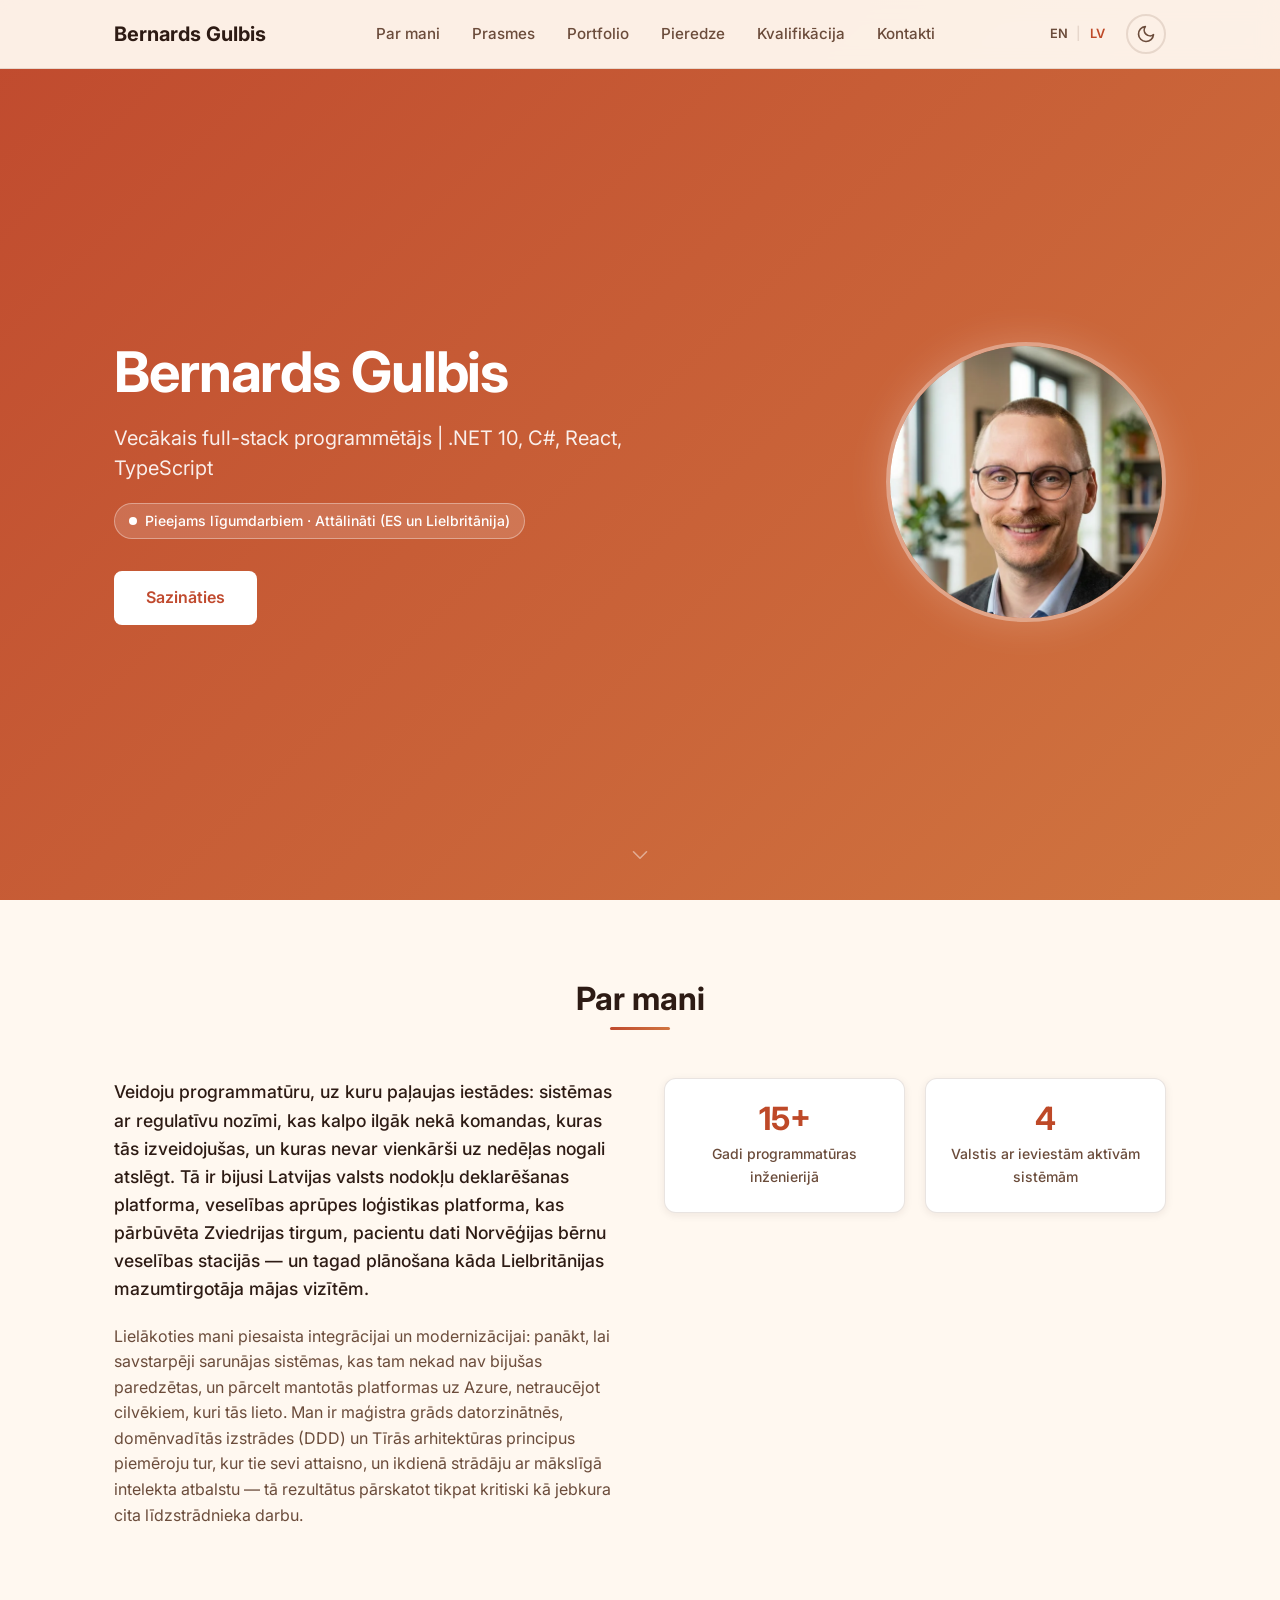
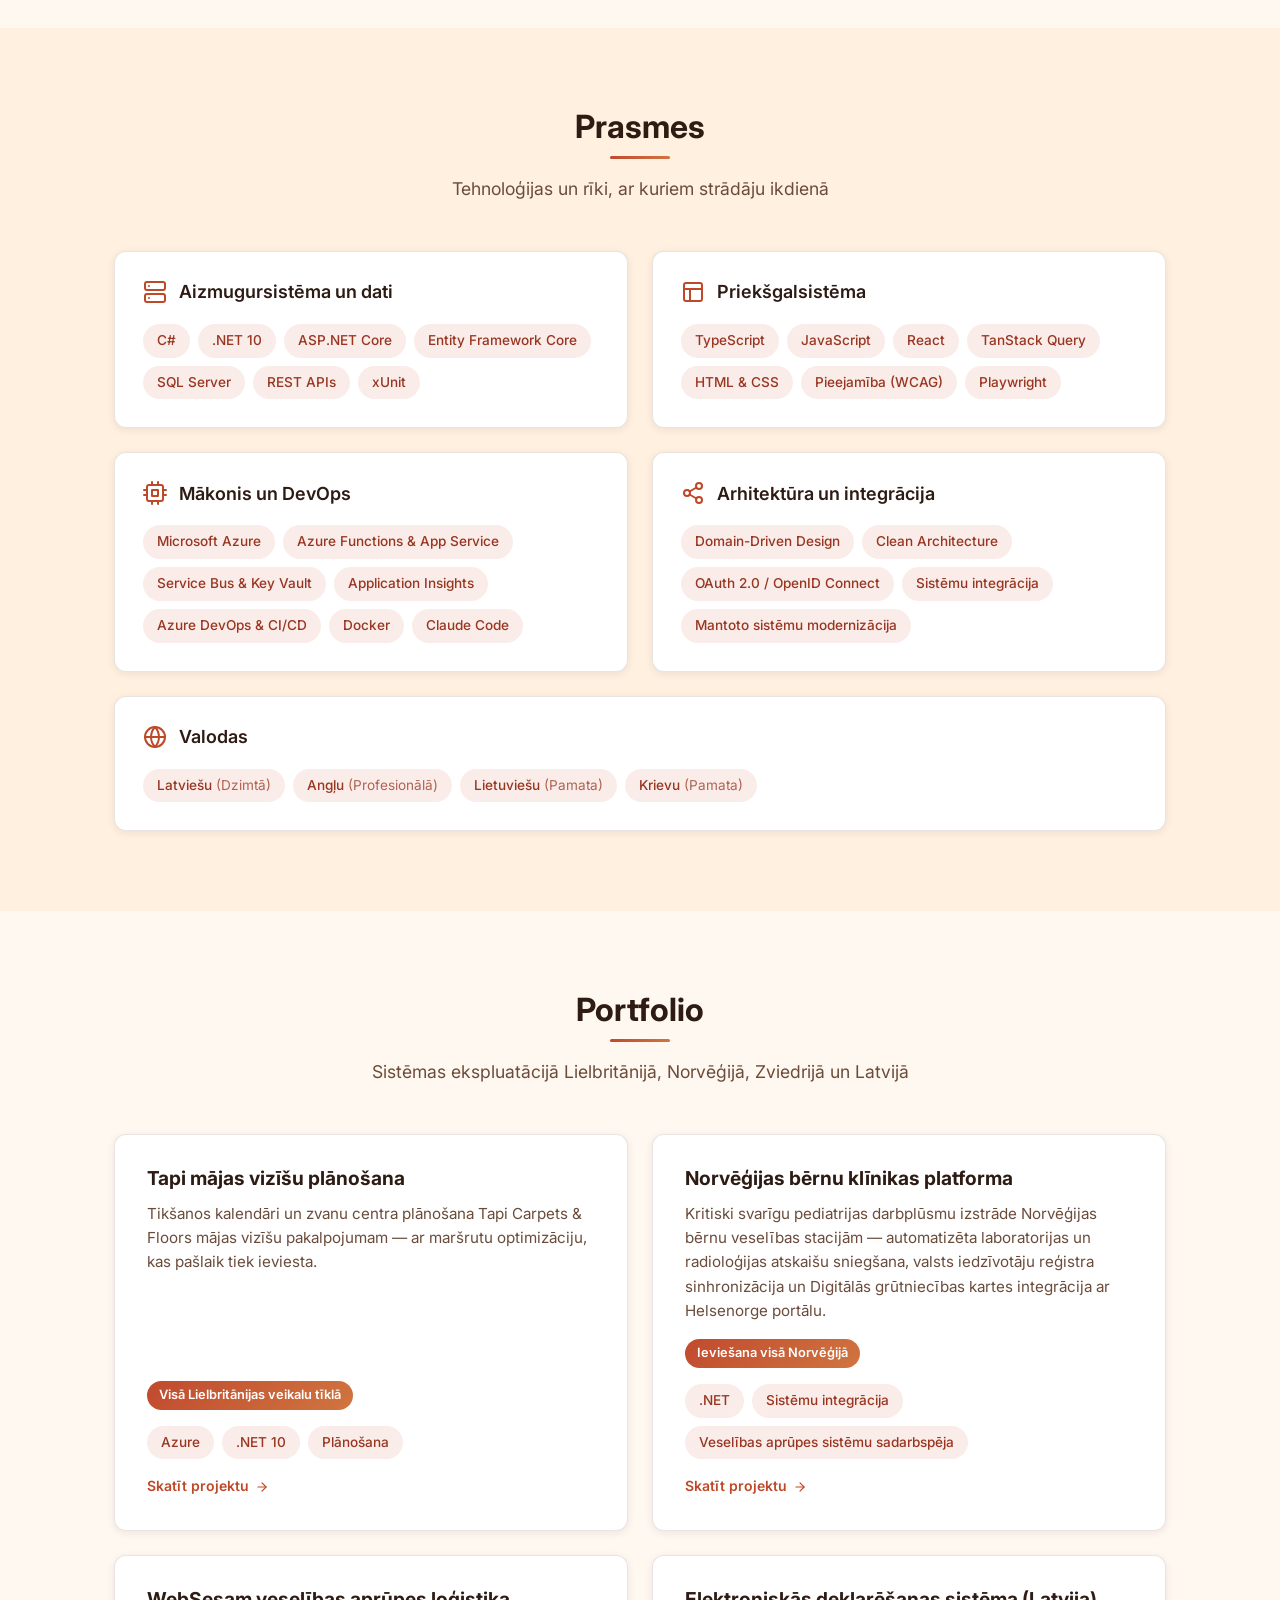
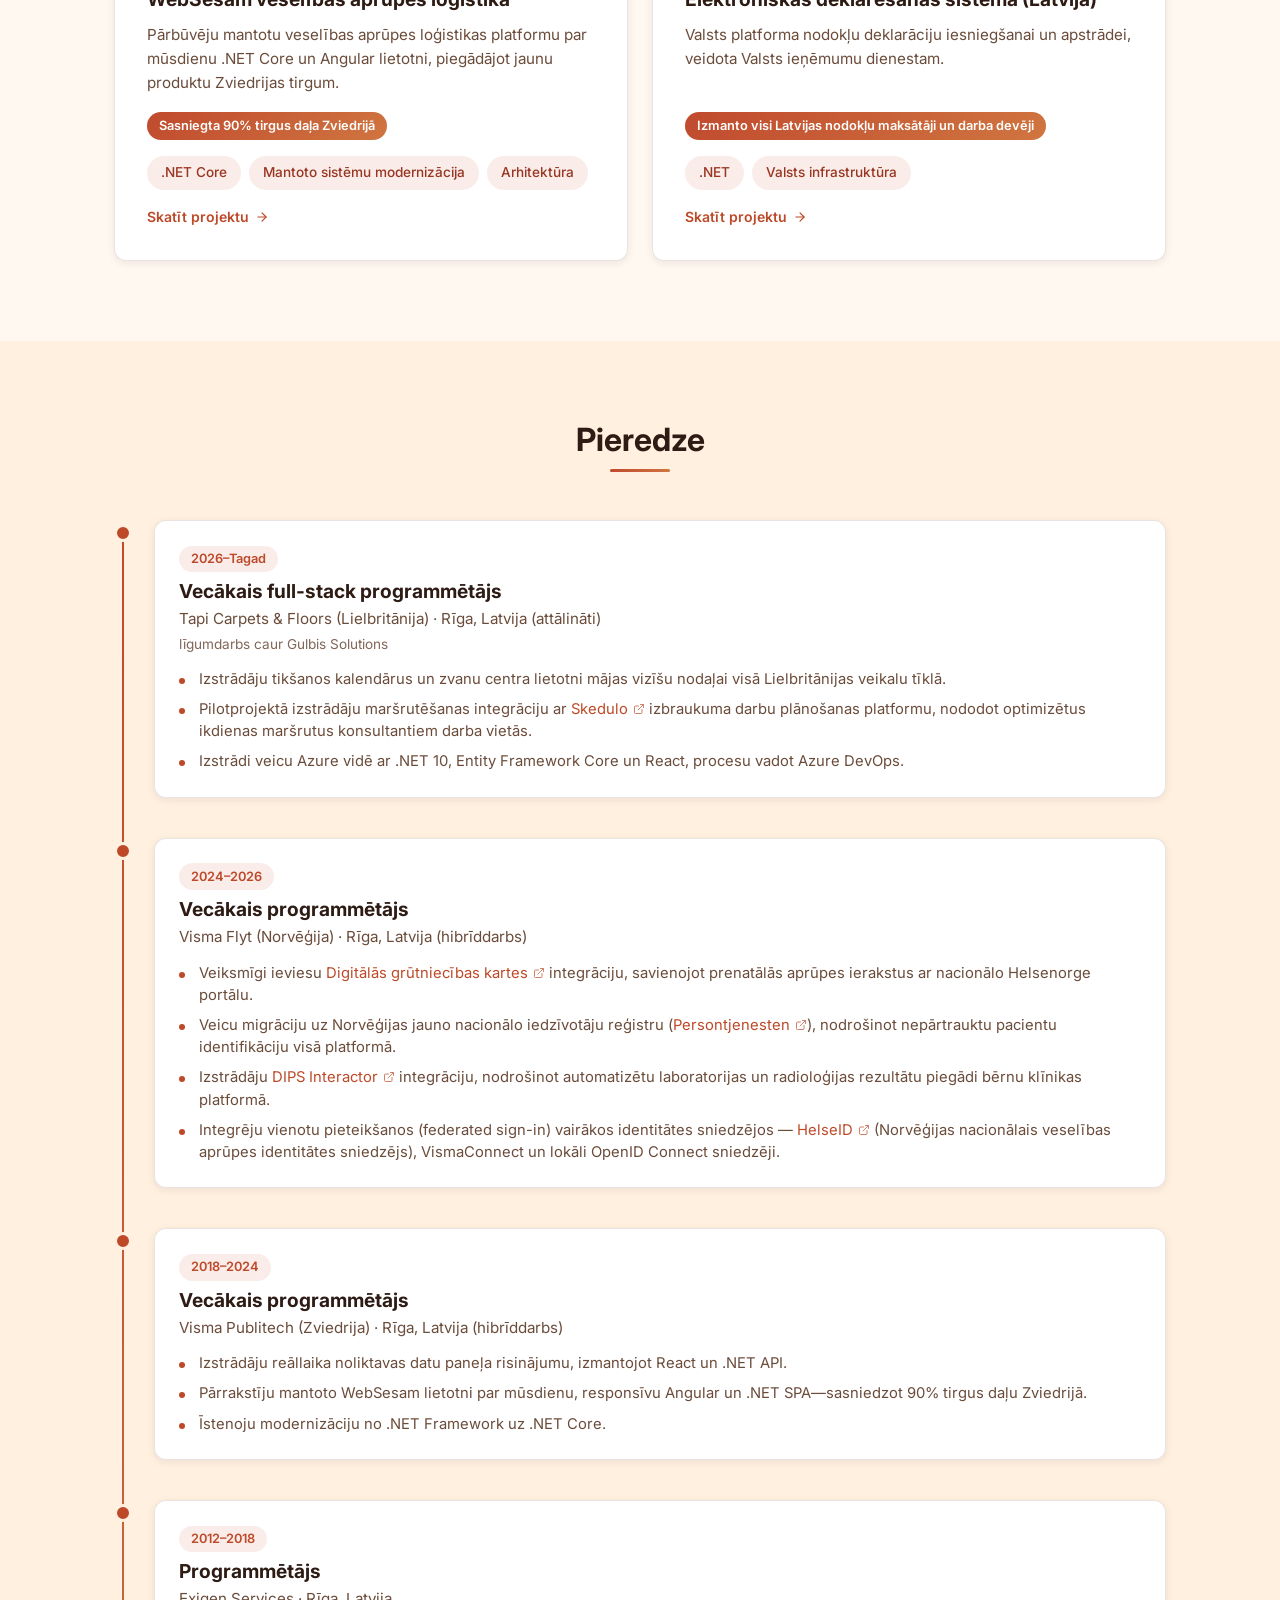
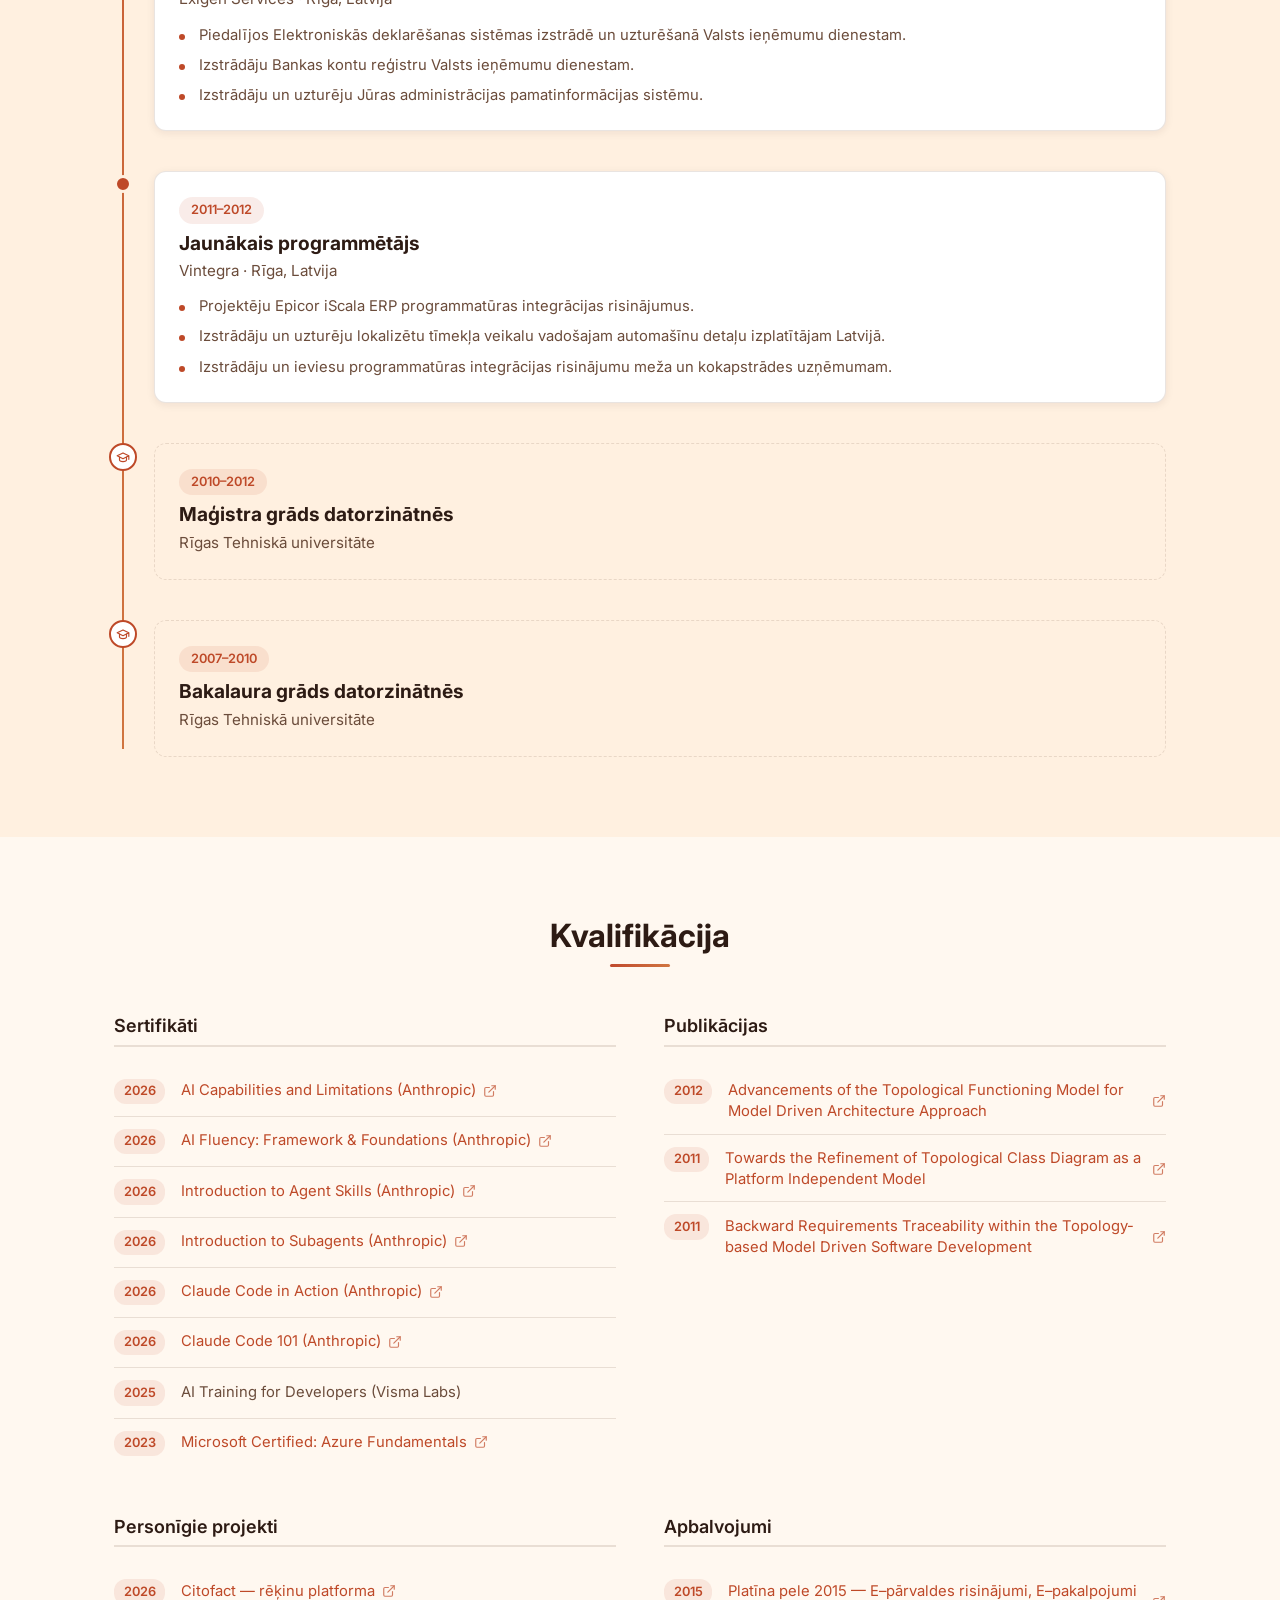
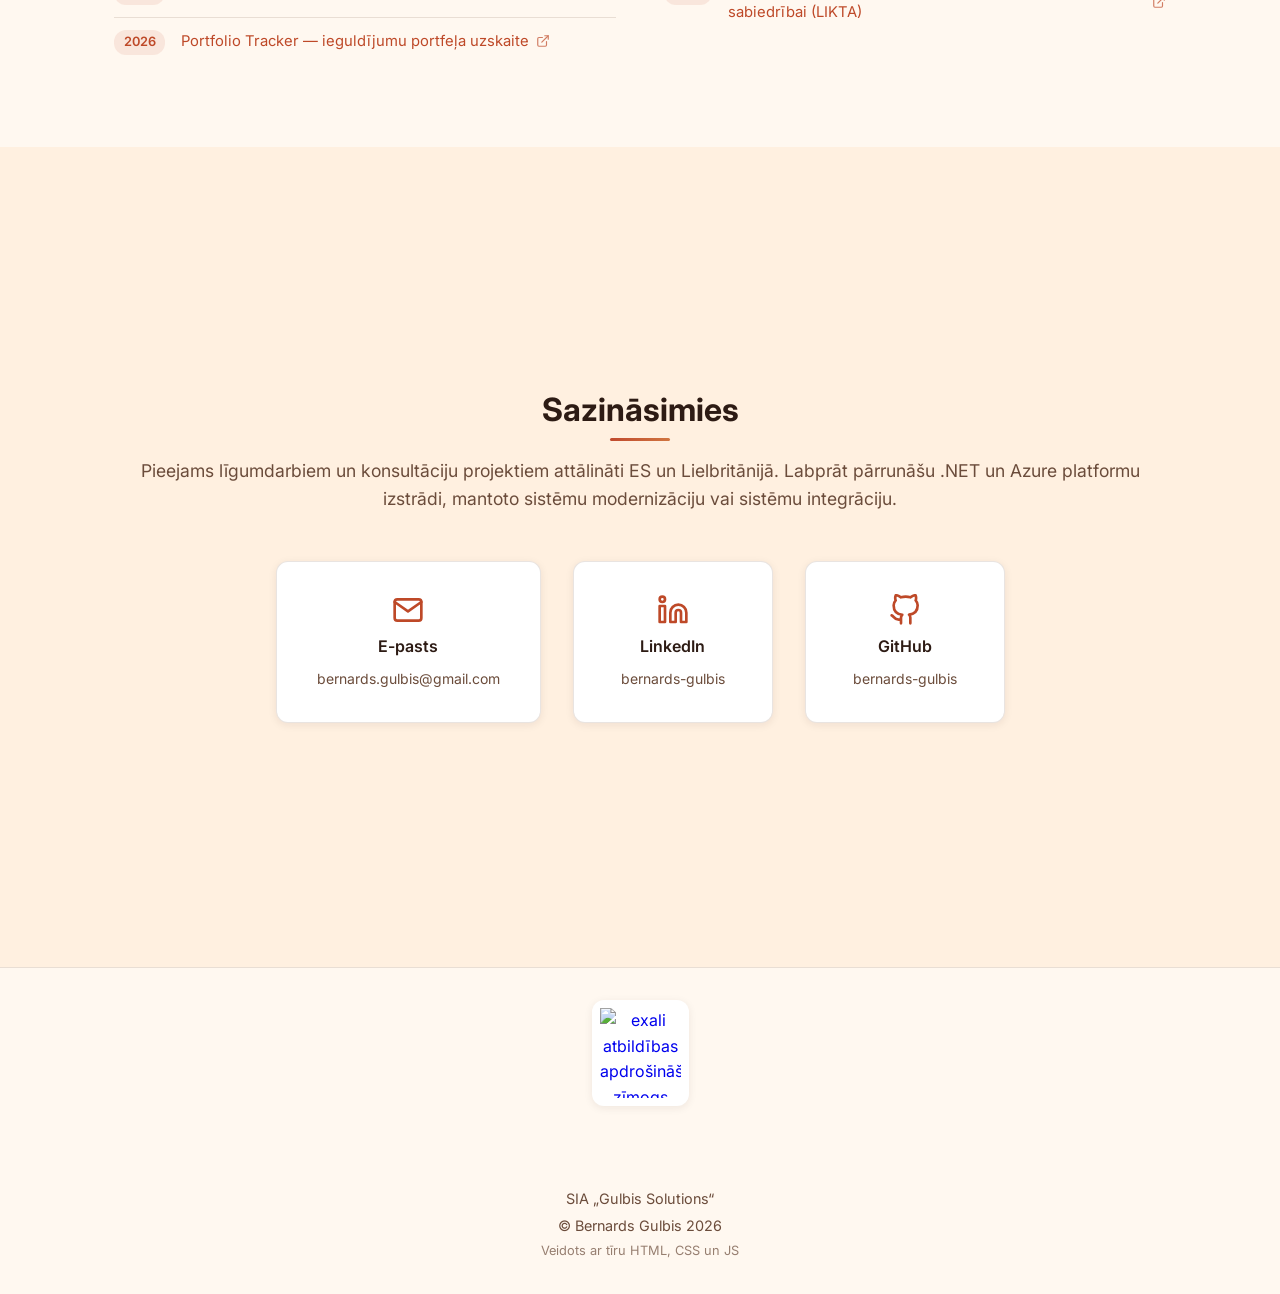
==== commit 3ae5fa5e: "Rename Citofact entry to "invoicing platform"" ====
--- a/lv.html
+++ b/lv.html
@@ -493,7 +493,7 @@
                         <ul class="credentials__list" role="list">
                             <li>
                                 <span class="credentials__year">2026</span>
-                                <a class="credentials__name" href="https://citofact.com" target="_blank" rel="noopener noreferrer">Citofact &mdash; balto zīmolu e-rēķini<svg class="external-link-icon" aria-hidden="true" xmlns="http://www.w3.org/2000/svg" width="14" height="14" viewBox="0 0 24 24" fill="none" stroke="currentColor" stroke-width="2" stroke-linecap="round" stroke-linejoin="round"><path d="M18 13v6a2 2 0 0 1-2 2H5a2 2 0 0 1-2-2V8a2 2 0 0 1 2-2h6"></path><polyline points="15 3 21 3 21 9"></polyline><line x1="10" y1="14" x2="21" y2="3"></line></svg><span class="sr-only">(atveras jaunā cilnē)</span></a>
+                                <a class="credentials__name" href="https://citofact.com" target="_blank" rel="noopener noreferrer">Citofact &mdash; rēķinu platforma<svg class="external-link-icon" aria-hidden="true" xmlns="http://www.w3.org/2000/svg" width="14" height="14" viewBox="0 0 24 24" fill="none" stroke="currentColor" stroke-width="2" stroke-linecap="round" stroke-linejoin="round"><path d="M18 13v6a2 2 0 0 1-2 2H5a2 2 0 0 1-2-2V8a2 2 0 0 1 2-2h6"></path><polyline points="15 3 21 3 21 9"></polyline><line x1="10" y1="14" x2="21" y2="3"></line></svg><span class="sr-only">(atveras jaunā cilnē)</span></a>
                             </li>
                             <li>
                                 <span class="credentials__year">2026</span>
